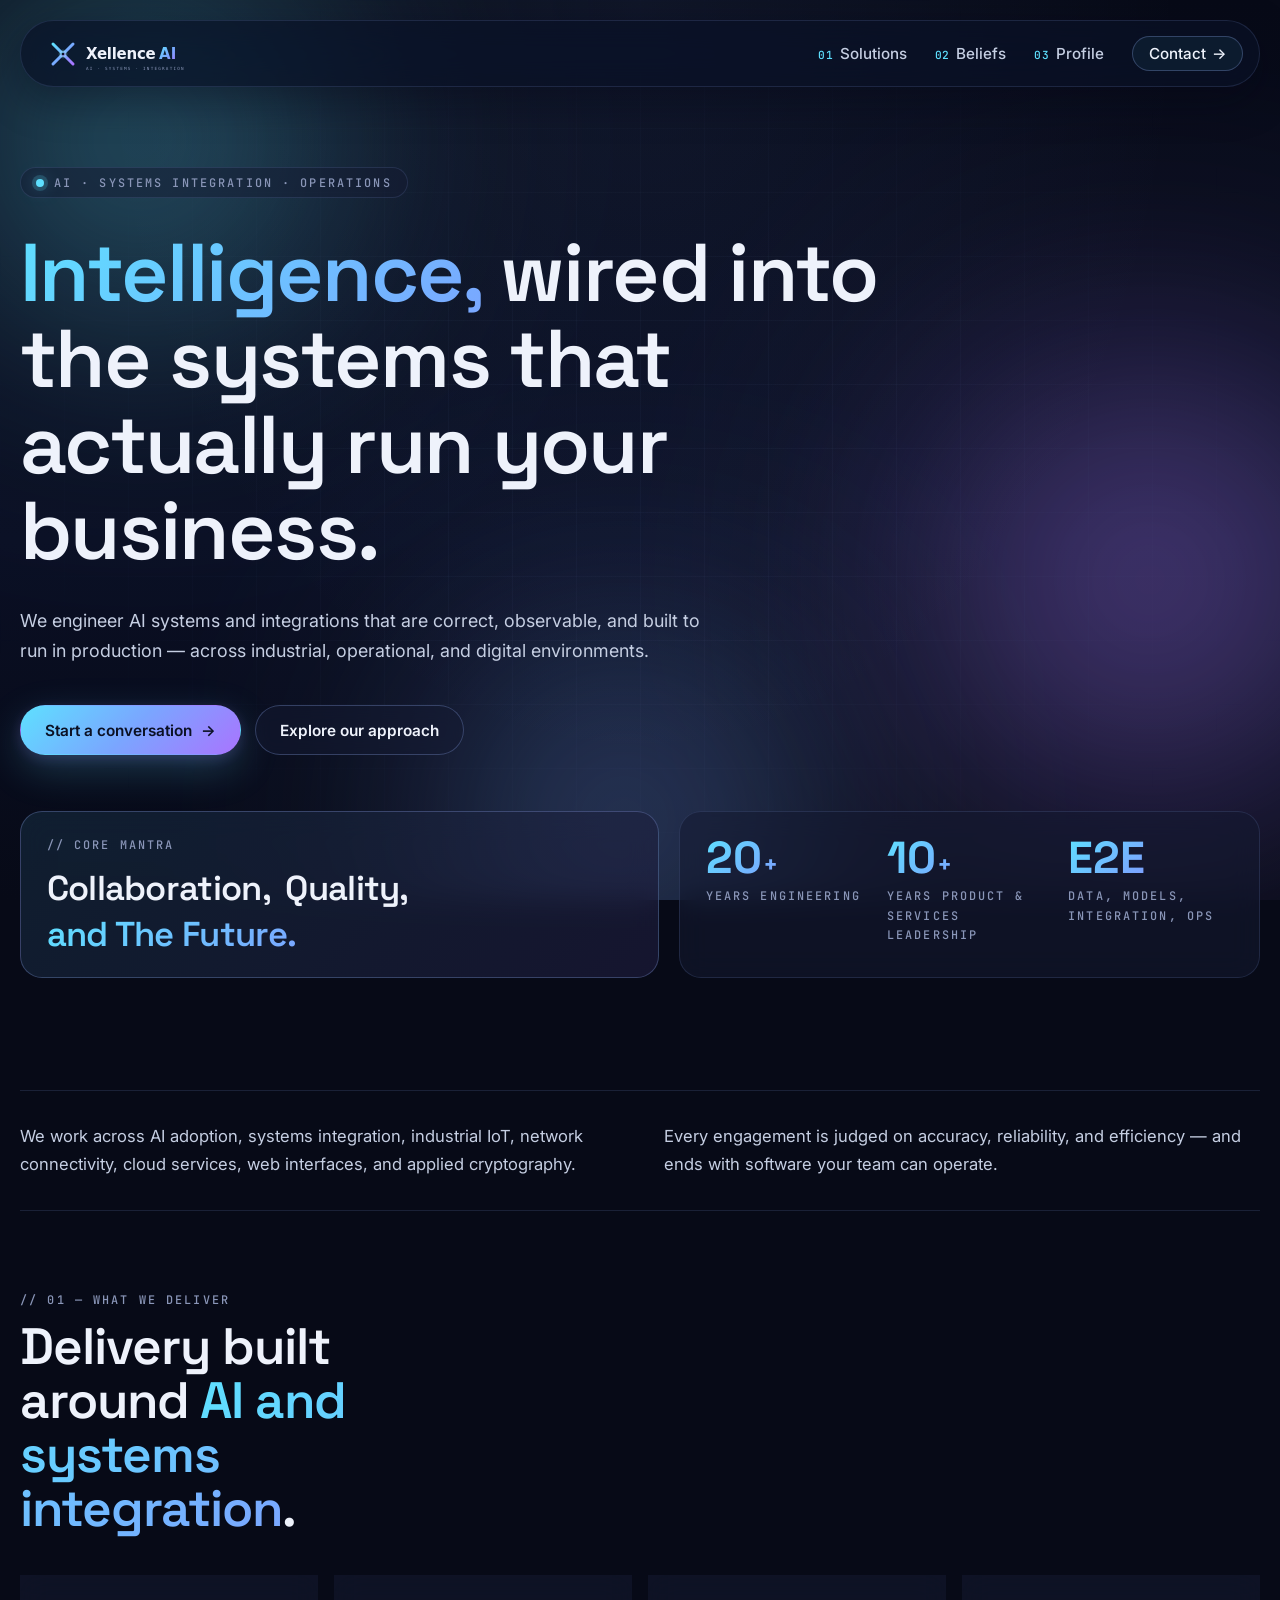
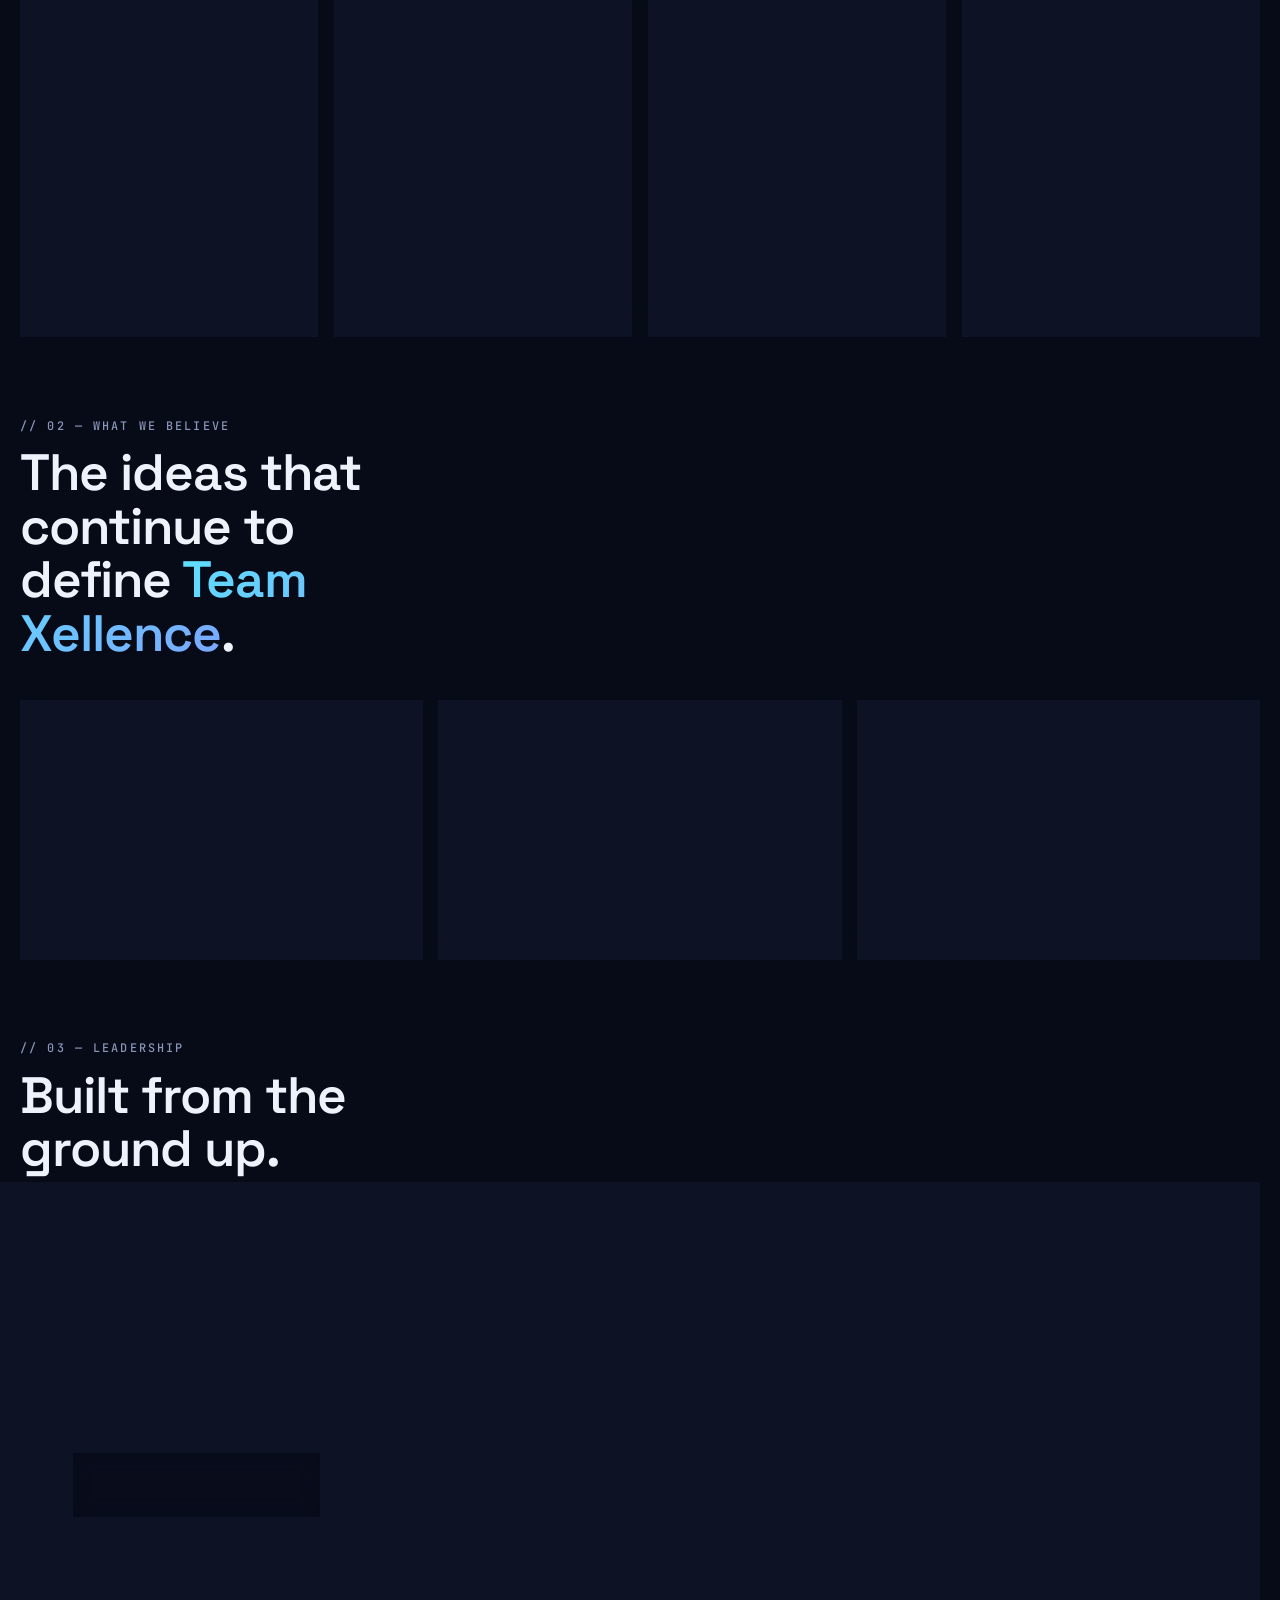
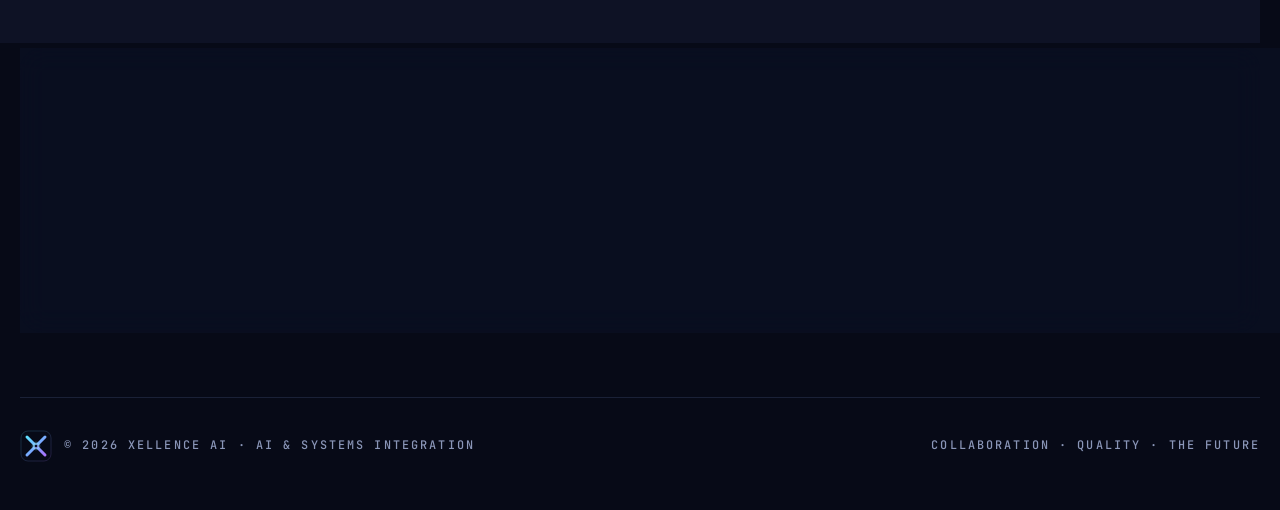
==== index.html @ c29ea23d "New website page" ====
<!DOCTYPE html>
<html lang="en">
  <head>
    <meta charset="UTF-8" />
    <meta name="viewport" content="width=device-width, initial-scale=1.0" />
    <title>Xellence AI — AI and Systems Integration</title>
    <meta
      name="description"
      content="Xellence AI engineers practical AI systems and integrations for industrial, enterprise, and operational environments — built for accuracy, reliability, and observability."
    />
    <meta name="theme-color" content="#0b1124" />
    <link rel="icon" type="image/svg+xml" href="./favicon.svg" />
    <link rel="preconnect" href="https://fonts.googleapis.com" />
    <link rel="preconnect" href="https://fonts.gstatic.com" crossorigin />
    <link
      href="https://fonts.googleapis.com/css2?family=Space+Grotesk:wght@400;500;600;700&family=Inter:wght@400;500;600&family=JetBrains+Mono:wght@400;500&display=swap"
      rel="stylesheet"
    />
    <link rel="stylesheet" href="./styles.css" />
  </head>
  <body>
    <div class="aurora" aria-hidden="true">
      <span class="aurora-blob aurora-blob-a"></span>
      <span class="aurora-blob aurora-blob-b"></span>
      <span class="aurora-blob aurora-blob-c"></span>
    </div>
    <div class="grid-overlay" aria-hidden="true"></div>

    <div class="page-shell">
      <header class="site-header">
        <a class="brand" href="#top" aria-label="Xellence AI home">
          <img src="./logo.svg" alt="Xellence AI" />
        </a>
        <nav class="site-nav" aria-label="Primary">
          <a href="#solutions"><span class="nav-num">01</span>Solutions</a>
          <a href="#beliefs"><span class="nav-num">02</span>Beliefs</a>
          <a href="#profile"><span class="nav-num">03</span>Profile</a>
          <a href="#contact" class="nav-cta">Contact <span aria-hidden="true">&rarr;</span></a>
        </nav>
      </header>

      <main id="top">
        <section class="hero">
          <div class="hero-meta">
            <span class="dot"></span>
            <span class="mono-label">AI · Systems Integration · Operations</span>
          </div>
          <h1 class="hero-title">
            <span class="gradient-text">Intelligence,</span> wired into the
            systems that actually run your business.
          </h1>
          <p class="hero-lead">
            We engineer AI systems and integrations that are correct, observable, and built to run in production —
            across industrial, operational, and digital environments.
          </p>
          <div class="hero-actions">
            <a class="button button-primary" href="#contact">
              Start a conversation
              <span aria-hidden="true">&rarr;</span>
            </a>
            <a class="button button-ghost" href="#beliefs">Explore our approach</a>
          </div>

          <div class="hero-stack">
            <div class="stack-card mantra-card">
              <p class="mono-label">// Core mantra</p>
              <p class="mantra">
                <span>Collaboration,</span>
                <span>Quality,</span>
                <span class="gradient-text">and The Future.</span>
              </p>
            </div>
            <div class="stack-card stack-card-stats">
              <div>
                <p class="stat-num">20<span>+</span></p>
                <p class="mono-label">years engineering</p>
              </div>
              <div>
                <p class="stat-num">10<span>+</span></p>
                <p class="mono-label">years product &amp; services leadership</p>
              </div>
              <div>
                <p class="stat-num">E2E</p>
                <p class="mono-label">data, models, integration, ops</p>
              </div>
            </div>
          </div>
        </section>

        <section class="intro">
          <p class="intro-lead">
            We work across AI adoption, systems integration, industrial IoT, network connectivity, cloud services,
            web interfaces, and applied cryptography.
          </p>
          <p class="intro-lead">
            Every engagement is judged on accuracy, reliability, and efficiency — and ends with software your team
            can operate.
          </p>
        </section>

        <section class="section solutions" id="solutions">
          <header class="section-head">
            <p class="mono-label">// 01 — What we deliver</p>
            <h2>Delivery built around <span class="gradient-text">AI and systems integration</span>.</h2>
          </header>

          <div class="solution-grid">
            <article class="card solution-card">
              <p class="card-index">01</p>
              <h3>AI Readiness &amp; Roadmaps</h3>
              <p>
                Turn business goals into AI programs with the engineering decisions made explicit: data, evaluation,
                architecture, and operations.
              </p>
              <ul class="tag-row">
                <li>Data pipelines</li>
                <li>Evaluation</li>
                <li>Architecture</li>
              </ul>
            </article>
            <article class="card solution-card">
              <p class="card-index">02</p>
              <h3>Enterprise &amp; Operational Integration</h3>
              <p>
                Connect legacy systems, cloud, edge, and partner APIs into workflows that are deterministic where
                they must be and observable end-to-end.
              </p>
              <ul class="tag-row">
                <li>APIs &amp; events</li>
                <li>Edge / cloud</li>
                <li>Observability</li>
              </ul>
            </article>
            <article class="card solution-card">
              <p class="card-index">03</p>
              <h3>Industrial Intelligence</h3>
              <p>
                Real-time analytics, control automation, and decision support — built for the latency, safety, and
                reliability constraints of field and rail.
              </p>
              <ul class="tag-row">
                <li>IIoT</li>
                <li>Rail / PTC</li>
                <li>Realtime analytics</li>
              </ul>
            </article>
            <article class="card solution-card">
              <p class="card-index">04</p>
              <h3>Secure Digital Products</h3>
              <p>
                Web interfaces, cloud services, and cryptography-aware platforms for regulated, mission-critical
                workloads — security and correctness designed in, not bolted on.
              </p>
              <ul class="tag-row">
                <li>Web UI</li>
                <li>Cloud</li>
                <li>Cryptography</li>
              </ul>
            </article>
          </div>
        </section>

        <section class="section beliefs" id="beliefs">
          <header class="section-head">
            <p class="mono-label">// 02 — What we believe</p>
            <h2>The ideas that continue to define <span class="gradient-text">Team Xellence</span>.</h2>
          </header>

          <div class="belief-grid">
            <article class="card belief-card">
              <div class="belief-head">
                <span class="belief-marker">01</span>
                <h3>Collaboration</h3>
              </div>
              <p>
                We build alongside our customers, not around them. Open communication and shared decisions surface
                the real constraints early — so the system we deliver reflects actual requirements, not
                assumptions.
              </p>
            </article>
            <article class="card belief-card">
              <div class="belief-head">
                <span class="belief-marker">02</span>
                <h3>Quality</h3>
              </div>
              <p>
                Quality is engineered, not promised. Rigorous reviews, automated tests, and measurable acceptance
                criteria — every release held to the same standard, every regression traced to its cause.
              </p>
            </article>
            <article class="card belief-card">
              <div class="belief-head">
                <span class="belief-marker">03</span>
                <h3>The Future</h3>
              </div>
              <p>
                We build for what's next without breaking what works today. New tools and techniques are evaluated
                on the merits — adopted when they earn their place, deferred when they don't.
              </p>
            </article>
          </div>
        </section>

        <section class="section profile" id="profile">
          <header class="section-head">
            <p class="mono-label">// 03 — Leadership</p>
            <h2>Built from the ground up.</h2>
          </header>

          <div class="profile-grid card">
            <figure class="profile-photo-frame">
              <img
                class="profile-photo"
                src="./jeffrey-chang.png"
                alt="Jeffrey Chang"
                loading="lazy"
              />
              <figcaption>
                <span class="mono-label">Founder</span>
                <span class="profile-name">Jeffrey Chang</span>
              </figcaption>
            </figure>
            <div class="profile-copy">
              <p>
                Jeffrey Chang built Xellence AI from the ground up with an engineering mindset shaped by systems
                integration, operational reliability, and practical AI delivery. With over twenty years of experience
                in software development, systems integration, computer virtualization, network connectivity, and
                industrial IoT, Jeffrey brings a wealth of expertise to the table.
              </p>
              <p>
                For the past ten years, he has led product development and professional services teams, delivering
                connectivity solutions and safety-critical products to North American freight and passenger
                railroads.
              </p>
              <ul class="chip-row">
                <li>Systems Integration</li>
                <li>Industrial IoT</li>
                <li>Network Connectivity</li>
                <li>Virtualization</li>
                <li>AI Delivery</li>
              </ul>
            </div>
          </div>
        </section>

        <section class="section contact" id="contact">
          <div class="contact-card card">
            <div>
              <p class="mono-label">// Contact Team Xellence</p>
              <h2>
                Build the next integration layer with
                <span class="gradient-text">AI at the center.</span>
              </h2>
              <p class="contact-sub">
                Tell us what you need to connect, automate, or ship. We'll start from the engineering reality and
                work back to a plan.
              </p>
            </div>
            <a class="button button-primary contact-cta" href="mailto:hello@xellence.ai">
              hello@xellence.ai
              <span aria-hidden="true">&rarr;</span>
            </a>
          </div>
        </section>
      </main>

      <footer class="site-footer">
        <div class="footer-row">
          <img src="./logo-mark.svg" alt="" class="footer-mark" aria-hidden="true" />
          <p class="mono-label">&copy; <span id="year">2025</span> Xellence AI · AI &amp; Systems Integration</p>
        </div>
        <p class="mono-label footer-tag">Collaboration · Quality · The Future</p>
      </footer>
    </div>

    <script src="./app.js"></script>
  </body>
</html>
---- styles.css ----
:root {
  --bg: #070a17;
  --bg-2: #0b1124;
  --surface: rgba(20, 27, 50, 0.55);
  --surface-strong: rgba(20, 27, 50, 0.85);
  --line: rgba(132, 156, 220, 0.16);
  --line-strong: rgba(132, 156, 220, 0.32);
  --text: #eef2fb;
  --text-soft: #c5cee2;
  --muted: #8a96b8;
  --accent-1: #5ee0ff;
  --accent-2: #7aa6ff;
  --accent-3: #a974ff;
  --gradient: linear-gradient(135deg, #5ee0ff 0%, #7aa6ff 50%, #a974ff 100%);
  --shadow: 0 30px 80px rgba(5, 8, 22, 0.55);
  --radius-lg: 22px;
  --radius-md: 14px;
}

* {
  box-sizing: border-box;
}

html {
  scroll-behavior: smooth;
}

body {
  margin: 0;
  min-height: 100vh;
  background: var(--bg);
  color: var(--text);
  font-family: "Inter", system-ui, -apple-system, sans-serif;
  font-size: 16px;
  -webkit-font-smoothing: antialiased;
  overflow-x: hidden;
}

/* Aurora background blobs */
.aurora {
  position: fixed;
  inset: 0;
  z-index: -2;
  pointer-events: none;
  overflow: hidden;
  background:
    radial-gradient(ellipse at top, rgba(122, 166, 255, 0.08), transparent 60%),
    linear-gradient(180deg, #070a17 0%, #0a0f24 60%, #070a17 100%);
}

.aurora-blob {
  position: absolute;
  border-radius: 50%;
  filter: blur(120px);
  opacity: 0.55;
  mix-blend-mode: screen;
}

.aurora-blob-a {
  width: 520px;
  height: 520px;
  top: -120px;
  left: -120px;
  background: radial-gradient(circle, #5ee0ff 0%, transparent 70%);
  animation: float-a 18s ease-in-out infinite;
}

.aurora-blob-b {
  width: 620px;
  height: 620px;
  top: 30%;
  right: -180px;
  background: radial-gradient(circle, #a974ff 0%, transparent 70%);
  animation: float-b 22s ease-in-out infinite;
}

.aurora-blob-c {
  width: 480px;
  height: 480px;
  bottom: -160px;
  left: 30%;
  background: radial-gradient(circle, #7aa6ff 0%, transparent 70%);
  animation: float-c 26s ease-in-out infinite;
}

@keyframes float-a {
  0%, 100% { transform: translate(0, 0) scale(1); }
  50% { transform: translate(60px, 80px) scale(1.1); }
}
@keyframes float-b {
  0%, 100% { transform: translate(0, 0) scale(1); }
  50% { transform: translate(-80px, 40px) scale(0.95); }
}
@keyframes float-c {
  0%, 100% { transform: translate(0, 0) scale(1); }
  50% { transform: translate(40px, -60px) scale(1.05); }
}

.grid-overlay {
  position: fixed;
  inset: 0;
  z-index: -1;
  pointer-events: none;
  background-image:
    linear-gradient(rgba(132, 156, 220, 0.04) 1px, transparent 1px),
    linear-gradient(90deg, rgba(132, 156, 220, 0.04) 1px, transparent 1px);
  background-size: 64px 64px;
  mask-image: radial-gradient(ellipse at center, black 30%, transparent 80%);
}

.page-shell {
  width: min(1240px, calc(100% - 2.5rem));
  margin: 0 auto;
  padding: 1.25rem 0 3rem;
  position: relative;
}

/* Header */
.site-header {
  display: flex;
  align-items: center;
  justify-content: space-between;
  gap: 1.5rem;
  padding: 0.8rem 1rem 0.8rem 1.4rem;
  position: sticky;
  top: 1rem;
  z-index: 20;
  background: rgba(11, 17, 36, 0.72);
  backdrop-filter: blur(18px) saturate(140%);
  -webkit-backdrop-filter: blur(18px) saturate(140%);
  border: 1px solid var(--line);
  border-radius: 999px;
  box-shadow: 0 12px 40px rgba(5, 8, 22, 0.4);
}

.brand img {
  display: block;
  width: clamp(150px, 14vw, 190px);
  height: auto;
}

.site-nav {
  display: flex;
  align-items: center;
  gap: 1.75rem;
}

.site-nav a {
  display: inline-flex;
  align-items: baseline;
  gap: 0.4rem;
  text-decoration: none;
  color: var(--text-soft);
  font-size: 0.95rem;
  font-weight: 500;
  transition: color 200ms ease;
  position: relative;
}

.site-nav a:hover {
  color: var(--text);
}

.nav-num {
  font-family: "JetBrains Mono", ui-monospace, monospace;
  font-size: 0.7rem;
  color: var(--accent-1);
  letter-spacing: 0.05em;
}

.nav-cta {
  padding: 0.45rem 1rem;
  border-radius: 999px;
  border: 1px solid var(--line-strong);
  background: rgba(94, 224, 255, 0.06);
  color: var(--text) !important;
}

/* Layout */
main {
  display: grid;
  gap: 5rem;
  margin-top: 4rem;
}

/* Typography */
h1, h2, h3 {
  margin: 0;
  font-family: "Space Grotesk", system-ui, sans-serif;
  font-weight: 600;
  letter-spacing: -0.02em;
  line-height: 1.05;
  color: var(--text);
}

h1 {
  font-size: clamp(2.6rem, 6.4vw, 5.4rem);
  font-weight: 600;
}

h2 {
  font-size: clamp(2rem, 4vw, 3.2rem);
}

h3 {
  font-size: 1.3rem;
  font-weight: 600;
}

p {
  margin: 0;
  line-height: 1.65;
  color: var(--text-soft);
}

.gradient-text {
  background: var(--gradient);
  -webkit-background-clip: text;
  background-clip: text;
  color: transparent;
  background-size: 200% 200%;
  animation: gradient-shift 8s ease-in-out infinite;
}

@keyframes gradient-shift {
  0%, 100% { background-position: 0% 50%; }
  50% { background-position: 100% 50%; }
}

.mono-label {
  font-family: "JetBrains Mono", ui-monospace, monospace;
  font-size: 0.74rem;
  text-transform: uppercase;
  letter-spacing: 0.18em;
  color: var(--muted);
  font-weight: 500;
}

/* Hero */
.hero {
  display: grid;
  gap: 2rem;
  padding: 1rem 0 2rem;
}

.hero-meta {
  display: inline-flex;
  align-items: center;
  gap: 0.6rem;
  padding: 0.4rem 0.95rem;
  border: 1px solid var(--line);
  border-radius: 999px;
  background: rgba(20, 27, 50, 0.5);
  width: max-content;
}

.dot {
  width: 8px;
  height: 8px;
  border-radius: 50%;
  background: var(--accent-1);
  box-shadow: 0 0 0 4px rgba(94, 224, 255, 0.18), 0 0 18px rgba(94, 224, 255, 0.6);
  animation: pulse 2.4s ease-in-out infinite;
}

@keyframes pulse {
  0%, 100% { opacity: 1; transform: scale(1); }
  50% { opacity: 0.55; transform: scale(0.85); }
}

.hero-title {
  max-width: 18ch;
}

.hero-lead {
  max-width: 64ch;
  font-size: 1.12rem;
  color: var(--text-soft);
}

.hero-actions {
  display: flex;
  flex-wrap: wrap;
  gap: 0.9rem;
  margin-top: 0.5rem;
}

.button {
  display: inline-flex;
  align-items: center;
  gap: 0.55rem;
  padding: 0.9rem 1.5rem;
  border-radius: 999px;
  font-family: "Inter", sans-serif;
  font-weight: 600;
  font-size: 0.96rem;
  text-decoration: none;
  transition: transform 200ms ease, box-shadow 200ms ease, background 200ms ease, border-color 200ms ease;
  cursor: pointer;
  border: 1px solid transparent;
}

.button:hover {
  transform: translateY(-2px);
}

.button-primary {
  color: #0b1124;
  background: var(--gradient);
  box-shadow: 0 14px 40px rgba(94, 224, 255, 0.22), 0 4px 14px rgba(169, 116, 255, 0.18);
}

.button-primary:hover {
  box-shadow: 0 20px 50px rgba(94, 224, 255, 0.32), 0 6px 18px rgba(169, 116, 255, 0.28);
}

.button-ghost {
  color: var(--text);
  background: rgba(20, 27, 50, 0.5);
  border-color: var(--line-strong);
  backdrop-filter: blur(10px);
}

.button-ghost:hover {
  background: rgba(20, 27, 50, 0.85);
  border-color: var(--accent-2);
}

.hero-stack {
  display: grid;
  grid-template-columns: minmax(0, 1.1fr) minmax(0, 1fr);
  gap: 1.25rem;
  margin-top: 1.5rem;
}

.stack-card {
  position: relative;
  padding: 1.5rem 1.6rem;
  border-radius: var(--radius-lg);
  background: var(--surface);
  border: 1px solid var(--line);
  backdrop-filter: blur(14px);
  -webkit-backdrop-filter: blur(14px);
}

.mantra-card {
  background:
    linear-gradient(135deg, rgba(94, 224, 255, 0.08), rgba(169, 116, 255, 0.08)),
    rgba(11, 17, 36, 0.6);
  border-color: var(--line-strong);
}

.mantra {
  display: flex;
  flex-wrap: wrap;
  gap: 0.5rem 0.9rem;
  margin-top: 0.85rem;
  font-family: "Space Grotesk", sans-serif;
  font-size: clamp(1.6rem, 2.7vw, 2.3rem);
  font-weight: 600;
  letter-spacing: -0.02em;
  line-height: 1.1;
  color: var(--text);
}

.stack-card-stats {
  display: grid;
  grid-template-columns: repeat(3, minmax(0, 1fr));
  gap: 1rem;
  align-items: start;
}

.stat-num {
  font-family: "Space Grotesk", sans-serif;
  font-size: clamp(2rem, 3.5vw, 2.8rem);
  font-weight: 700;
  line-height: 1;
  margin: 0 0 0.4rem;
  background: var(--gradient);
  -webkit-background-clip: text;
  background-clip: text;
  color: transparent;
}

.stat-num span {
  font-size: 0.55em;
  margin-left: 0.05em;
}

/* Intro strip */
.intro {
  display: grid;
  grid-template-columns: repeat(2, minmax(0, 1fr));
  gap: 1.5rem 3rem;
  padding: 2rem 0;
  border-top: 1px solid var(--line);
  border-bottom: 1px solid var(--line);
}

.intro-lead {
  font-size: 1.04rem;
  color: var(--text-soft);
}

/* Section heads */
.section-head {
  display: grid;
  gap: 0.6rem;
  margin-bottom: 2.5rem;
  max-width: 38ch;
}

/* Cards (shared) */
.card {
  position: relative;
  padding: 1.75rem;
  border-radius: var(--radius-lg);
  background: var(--surface);
  border: 1px solid var(--line);
  backdrop-filter: blur(14px);
  -webkit-backdrop-filter: blur(14px);
  transition: transform 320ms ease, border-color 320ms ease, background 320ms ease;
}

.card::before {
  content: "";
  position: absolute;
  inset: 0;
  border-radius: inherit;
  padding: 1px;
  background: linear-gradient(135deg, rgba(94, 224, 255, 0.35), rgba(169, 116, 255, 0.3) 60%, transparent);
  -webkit-mask:
    linear-gradient(#000 0 0) content-box,
    linear-gradient(#000 0 0);
  -webkit-mask-composite: xor;
          mask-composite: exclude;
  opacity: 0;
  transition: opacity 320ms ease;
  pointer-events: none;
}

.card:hover {
  transform: translateY(-4px);
  background: var(--surface-strong);
}

.card:hover::before {
  opacity: 1;
}

/* Solution cards */
.solution-grid {
  display: grid;
  grid-template-columns: repeat(4, minmax(0, 1fr));
  gap: 1rem;
}

.solution-card {
  display: grid;
  gap: 0.85rem;
  align-content: start;
  min-height: 240px;
}

.card-index {
  font-family: "JetBrains Mono", ui-monospace, monospace;
  font-size: 0.78rem;
  color: var(--accent-1);
  letter-spacing: 0.1em;
}

.solution-card h3 {
  font-size: 1.25rem;
}

.tag-row {
  list-style: none;
  padding: 0;
  margin: 0.4rem 0 0;
  display: flex;
  flex-wrap: wrap;
  gap: 0.4rem;
}

.tag-row li {
  font-family: "JetBrains Mono", ui-monospace, monospace;
  font-size: 0.7rem;
  letter-spacing: 0.04em;
  color: var(--text-soft);
  padding: 0.28rem 0.6rem;
  border: 1px solid var(--line);
  border-radius: 999px;
  background: rgba(11, 17, 36, 0.55);
}

/* Belief cards */
.belief-grid {
  display: grid;
  grid-template-columns: repeat(3, minmax(0, 1fr));
  gap: 1rem;
}

.belief-card {
  display: grid;
  gap: 1rem;
  align-content: start;
}

.belief-head {
  display: flex;
  align-items: center;
  gap: 0.85rem;
  padding-bottom: 0.85rem;
  border-bottom: 1px solid var(--line);
}

.belief-marker {
  display: inline-flex;
  align-items: center;
  justify-content: center;
  width: 38px;
  height: 38px;
  border-radius: 12px;
  font-family: "JetBrains Mono", monospace;
  font-size: 0.85rem;
  font-weight: 600;
  color: #0b1124;
  background: var(--gradient);
  flex-shrink: 0;
}

.belief-card h3 {
  font-size: 1.45rem;
}

/* Profile */
.profile-grid {
  display: grid;
  grid-template-columns: 280px minmax(0, 1fr);
  gap: 2.5rem;
  align-items: center;
  padding: 2.2rem;
}

.profile-photo-frame {
  position: relative;
  margin: 0;
  aspect-ratio: 1;
  border-radius: 24px;
  overflow: hidden;
  border: 1px solid var(--line-strong);
  background: linear-gradient(160deg, rgba(94, 224, 255, 0.18), rgba(169, 116, 255, 0.18));
  box-shadow: 0 20px 60px rgba(5, 8, 22, 0.5);
}

.profile-photo {
  display: block;
  width: 100%;
  height: 100%;
  object-fit: cover;
}

.profile-photo-frame figcaption {
  position: absolute;
  left: 1rem;
  right: 1rem;
  bottom: 0.95rem;
  display: grid;
  gap: 0.2rem;
  padding: 0.6rem 0.85rem;
  border-radius: 12px;
  background: rgba(7, 10, 23, 0.75);
  backdrop-filter: blur(10px);
  border: 1px solid var(--line);
}

.profile-name {
  font-family: "Space Grotesk", sans-serif;
  font-size: 1.1rem;
  font-weight: 600;
  color: var(--text);
}

.profile-copy {
  display: grid;
  gap: 1.1rem;
}

.profile-copy p {
  font-size: 1.02rem;
}

.chip-row {
  list-style: none;
  padding: 0;
  margin: 0.5rem 0 0;
  display: flex;
  flex-wrap: wrap;
  gap: 0.45rem;
}

.chip-row li {
  font-family: "JetBrains Mono", monospace;
  font-size: 0.72rem;
  letter-spacing: 0.05em;
  padding: 0.35rem 0.7rem;
  border-radius: 999px;
  border: 1px solid var(--line-strong);
  color: var(--text);
  background: linear-gradient(135deg, rgba(94, 224, 255, 0.08), rgba(169, 116, 255, 0.08));
}

/* Contact */
.contact-card {
  display: grid;
  grid-template-columns: minmax(0, 1.6fr) auto;
  gap: 2rem;
  align-items: center;
  padding: 2.4rem;
  background:
    linear-gradient(135deg, rgba(94, 224, 255, 0.08), rgba(169, 116, 255, 0.08)),
    rgba(11, 17, 36, 0.7);
}

.contact-card h2 {
  margin-top: 0.6rem;
  max-width: 22ch;
}

.contact-sub {
  margin-top: 1rem;
  max-width: 56ch;
}

.contact-cta {
  font-family: "JetBrains Mono", monospace;
  font-size: 0.96rem;
  letter-spacing: 0.02em;
}

/* Footer */
.site-footer {
  margin-top: 4rem;
  padding-top: 2rem;
  border-top: 1px solid var(--line);
  display: flex;
  flex-wrap: wrap;
  align-items: center;
  justify-content: space-between;
  gap: 1rem;
}

.footer-row {
  display: flex;
  align-items: center;
  gap: 0.75rem;
}

.footer-mark {
  width: 32px;
  height: 32px;
}

.footer-tag {
  color: var(--muted);
}

/* Reveal */
.reveal {
  opacity: 0;
  transform: translateY(28px);
  transition: opacity 700ms cubic-bezier(0.2, 0.8, 0.2, 1),
              transform 700ms cubic-bezier(0.2, 0.8, 0.2, 1);
}

.reveal.is-visible {
  opacity: 1;
  transform: translateY(0);
}

/* Responsive */
@media (max-width: 1100px) {
  .solution-grid {
    grid-template-columns: repeat(2, minmax(0, 1fr));
  }
  .hero-stack {
    grid-template-columns: 1fr;
  }
}

@media (max-width: 880px) {
  .site-header {
    border-radius: 22px;
    flex-direction: column;
    align-items: flex-start;
    padding: 1rem 1.25rem;
    position: static;
  }
  .site-nav {
    flex-wrap: wrap;
    gap: 1rem 1.25rem;
  }
  .belief-grid,
  .intro {
    grid-template-columns: 1fr;
  }
  .profile-grid {
    grid-template-columns: 1fr;
    text-align: left;
  }
  .profile-photo-frame {
    max-width: 260px;
  }
  .contact-card {
    grid-template-columns: 1fr;
  }
  main {
    gap: 3.5rem;
    margin-top: 3rem;
  }
  .section-head {
    margin-bottom: 1.75rem;
  }
}

@media (max-width: 560px) {
  .page-shell {
    width: min(100% - 1.25rem, 1240px);
  }
  .solution-grid {
    grid-template-columns: 1fr;
  }
  .stack-card-stats {
    grid-template-columns: 1fr;
    gap: 1.2rem;
  }
  .card,
  .contact-card,
  .profile-grid {
    padding: 1.4rem;
  }
  .brand img {
    width: 160px;
  }
}

@media (prefers-reduced-motion: reduce) {
  .aurora-blob,
  .gradient-text,
  .dot {
    animation: none !important;
  }
  .reveal {
    opacity: 1;
    transform: none;
    transition: none;
  }
}
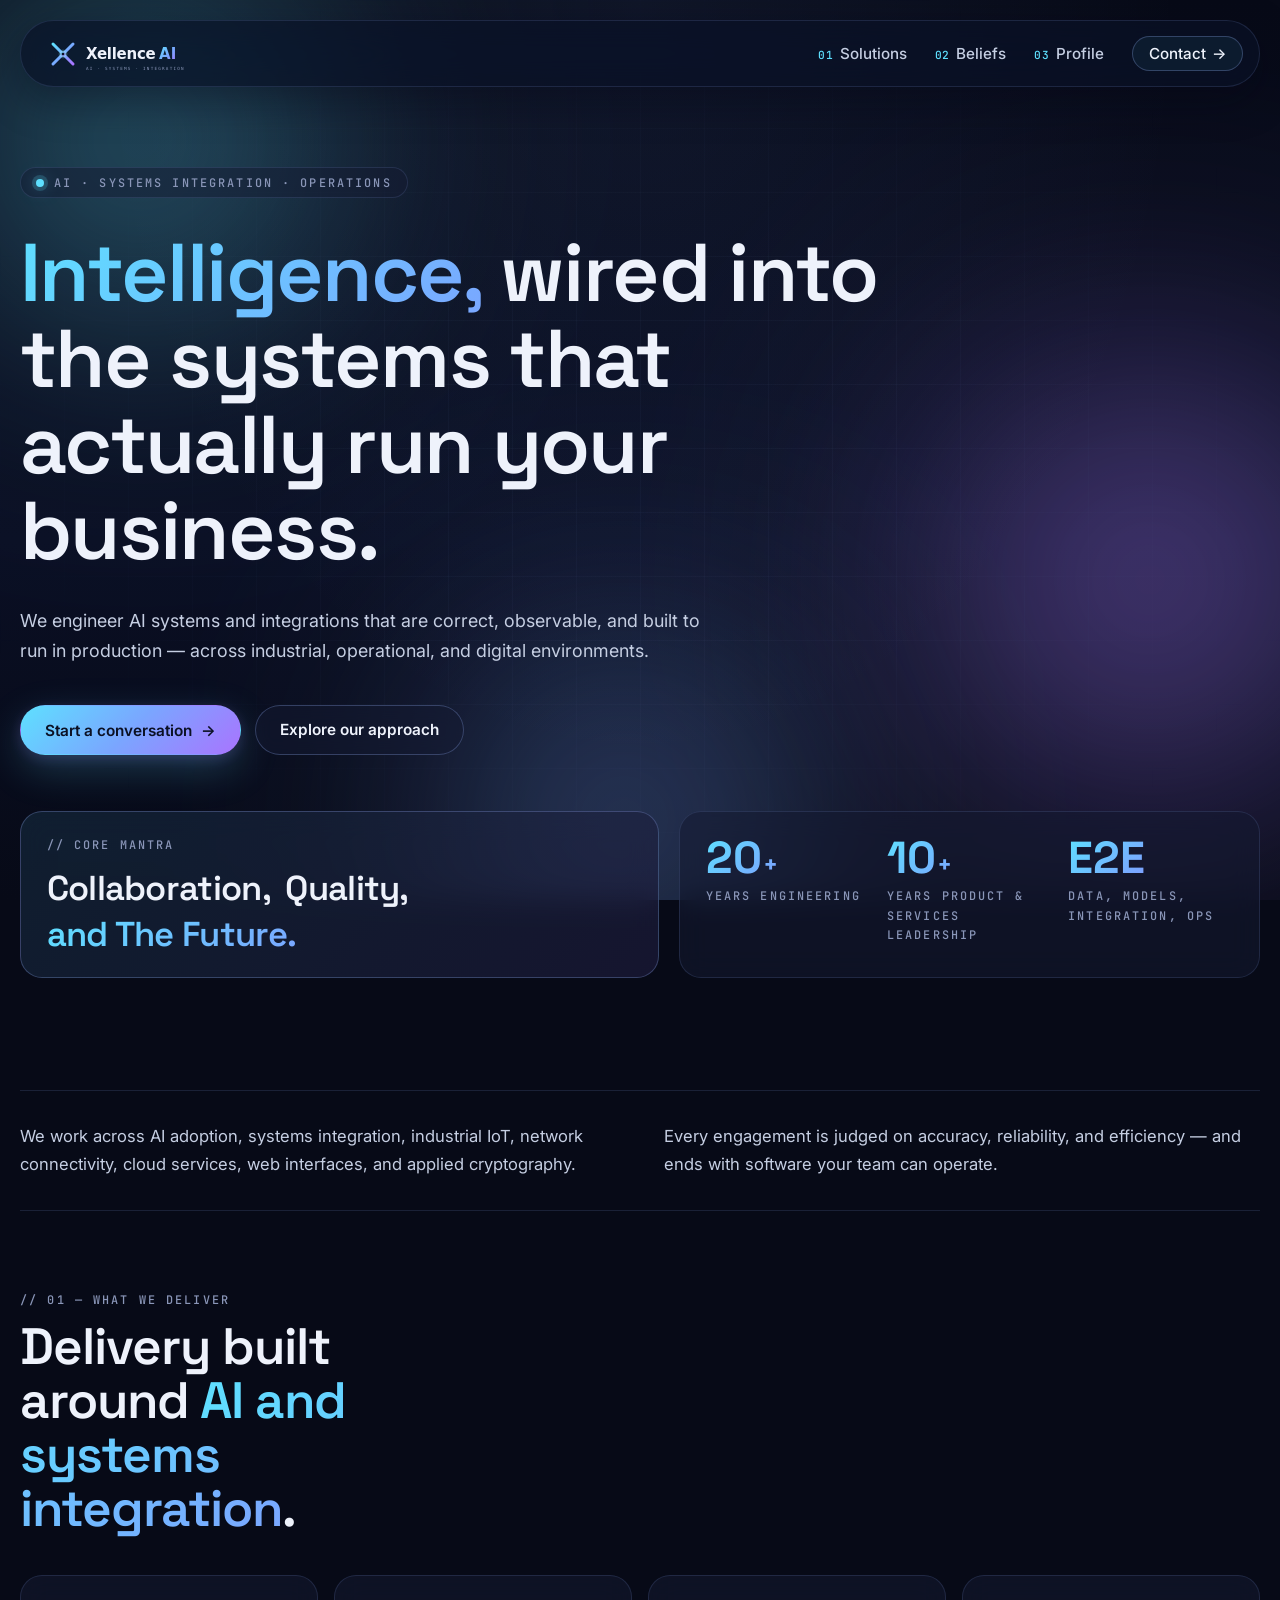
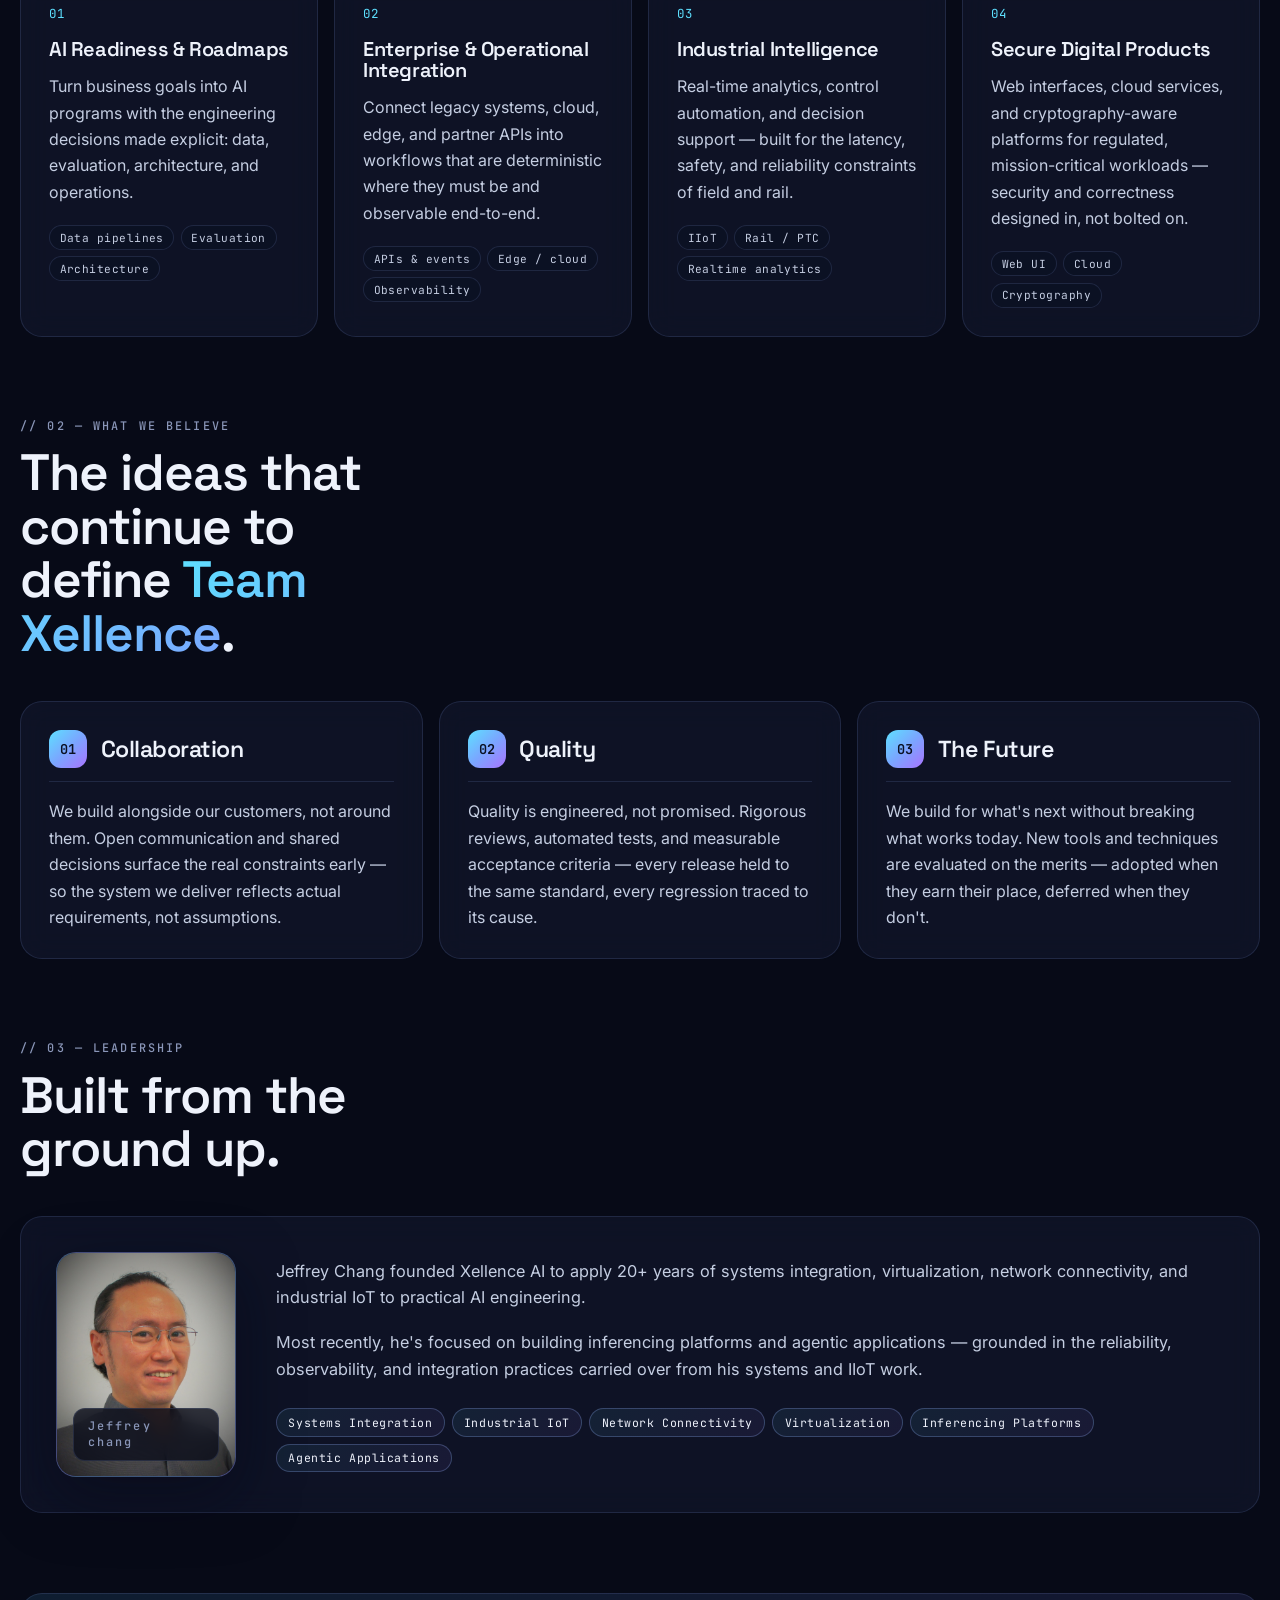
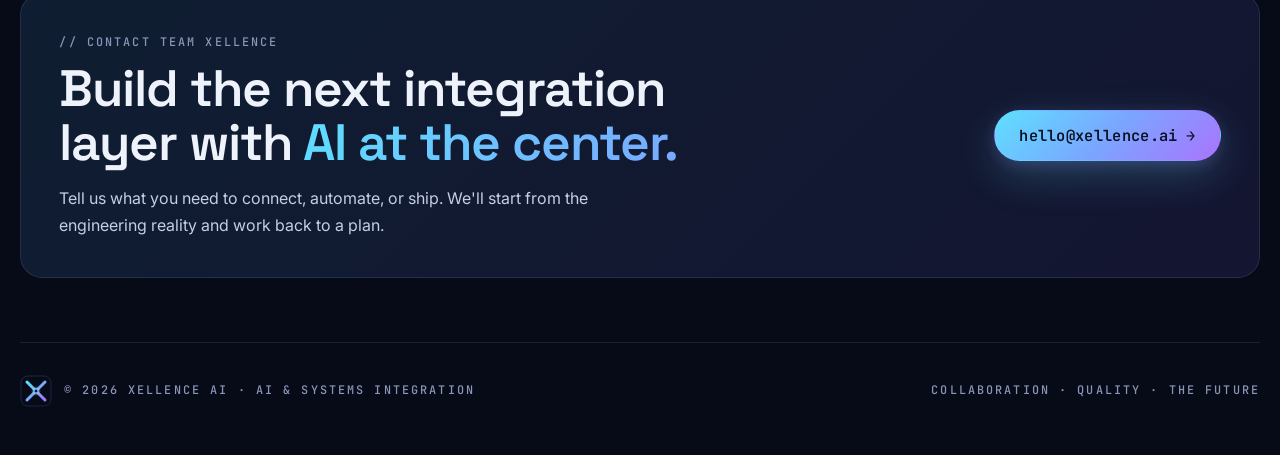
==== commit 5197d7d7: "added ai friendly files; updated profiles and photo" ====
--- a/index.html
+++ b/index.html
@@ -211,33 +211,31 @@
             <figure class="profile-photo-frame">
               <img
                 class="profile-photo"
-                src="./jeffrey-chang.png"
+                src="./jeffrey-chang.jpg"
                 alt="Jeffrey Chang"
                 loading="lazy"
               />
               <figcaption>
-                <span class="mono-label">Founder</span>
-                <span class="profile-name">Jeffrey Chang</span>
+                <span class="profile-name">Jeffrey chang</span>
               </figcaption>
             </figure>
             <div class="profile-copy">
               <p>
-                Jeffrey Chang built Xellence AI from the ground up with an engineering mindset shaped by systems
-                integration, operational reliability, and practical AI delivery. With over twenty years of experience
-                in software development, systems integration, computer virtualization, network connectivity, and
-                industrial IoT, Jeffrey brings a wealth of expertise to the table.
-              </p>
-              <p>
-                For the past ten years, he has led product development and professional services teams, delivering
-                connectivity solutions and safety-critical products to North American freight and passenger
-                railroads.
+                Jeffrey Chang founded Xellence AI to apply 20+ years of systems integration, virtualization, network
+                connectivity, and industrial IoT to practical AI engineering.
+              </p>
+              <p>
+                Most recently, he's focused on building inferencing platforms and agentic applications — grounded in
+                the reliability, observability, and integration practices carried over from his systems and IIoT
+                work.
               </p>
               <ul class="chip-row">
                 <li>Systems Integration</li>
                 <li>Industrial IoT</li>
                 <li>Network Connectivity</li>
                 <li>Virtualization</li>
-                <li>AI Delivery</li>
+                <li>Inferencing Platforms</li>
+                <li>Agentic Applications</li>
               </ul>
             </div>
           </div>
--- a/styles.css
+++ b/styles.css
@@ -536,7 +536,7 @@
 /* Profile */
 .profile-grid {
   display: grid;
-  grid-template-columns: 280px minmax(0, 1fr);
+  grid-template-columns: 180px minmax(0, 1fr);
   gap: 2.5rem;
   align-items: center;
   padding: 2.2rem;
@@ -545,8 +545,8 @@
 .profile-photo-frame {
   position: relative;
   margin: 0;
-  aspect-ratio: 1;
-  border-radius: 24px;
+  aspect-ratio: 4 / 5;
+  border-radius: 20px;
   overflow: hidden;
   border: 1px solid var(--line-strong);
   background: linear-gradient(160deg, rgba(94, 224, 255, 0.18), rgba(169, 116, 255, 0.18));
@@ -575,10 +575,11 @@
 }
 
 .profile-name {
-  font-family: "Space Grotesk", sans-serif;
-  font-size: 1.1rem;
-  font-weight: 600;
-  color: var(--text);
+  font-family: "JetBrains Mono", ui-monospace, monospace;
+  font-size: 0.74rem;
+  letter-spacing: 0.18em;
+  color: var(--muted);
+  font-weight: 500;
 }
 
 .profile-copy {
@@ -709,7 +710,7 @@
     text-align: left;
   }
   .profile-photo-frame {
-    max-width: 260px;
+    max-width: 200px;
   }
   .contact-card {
     grid-template-columns: 1fr;
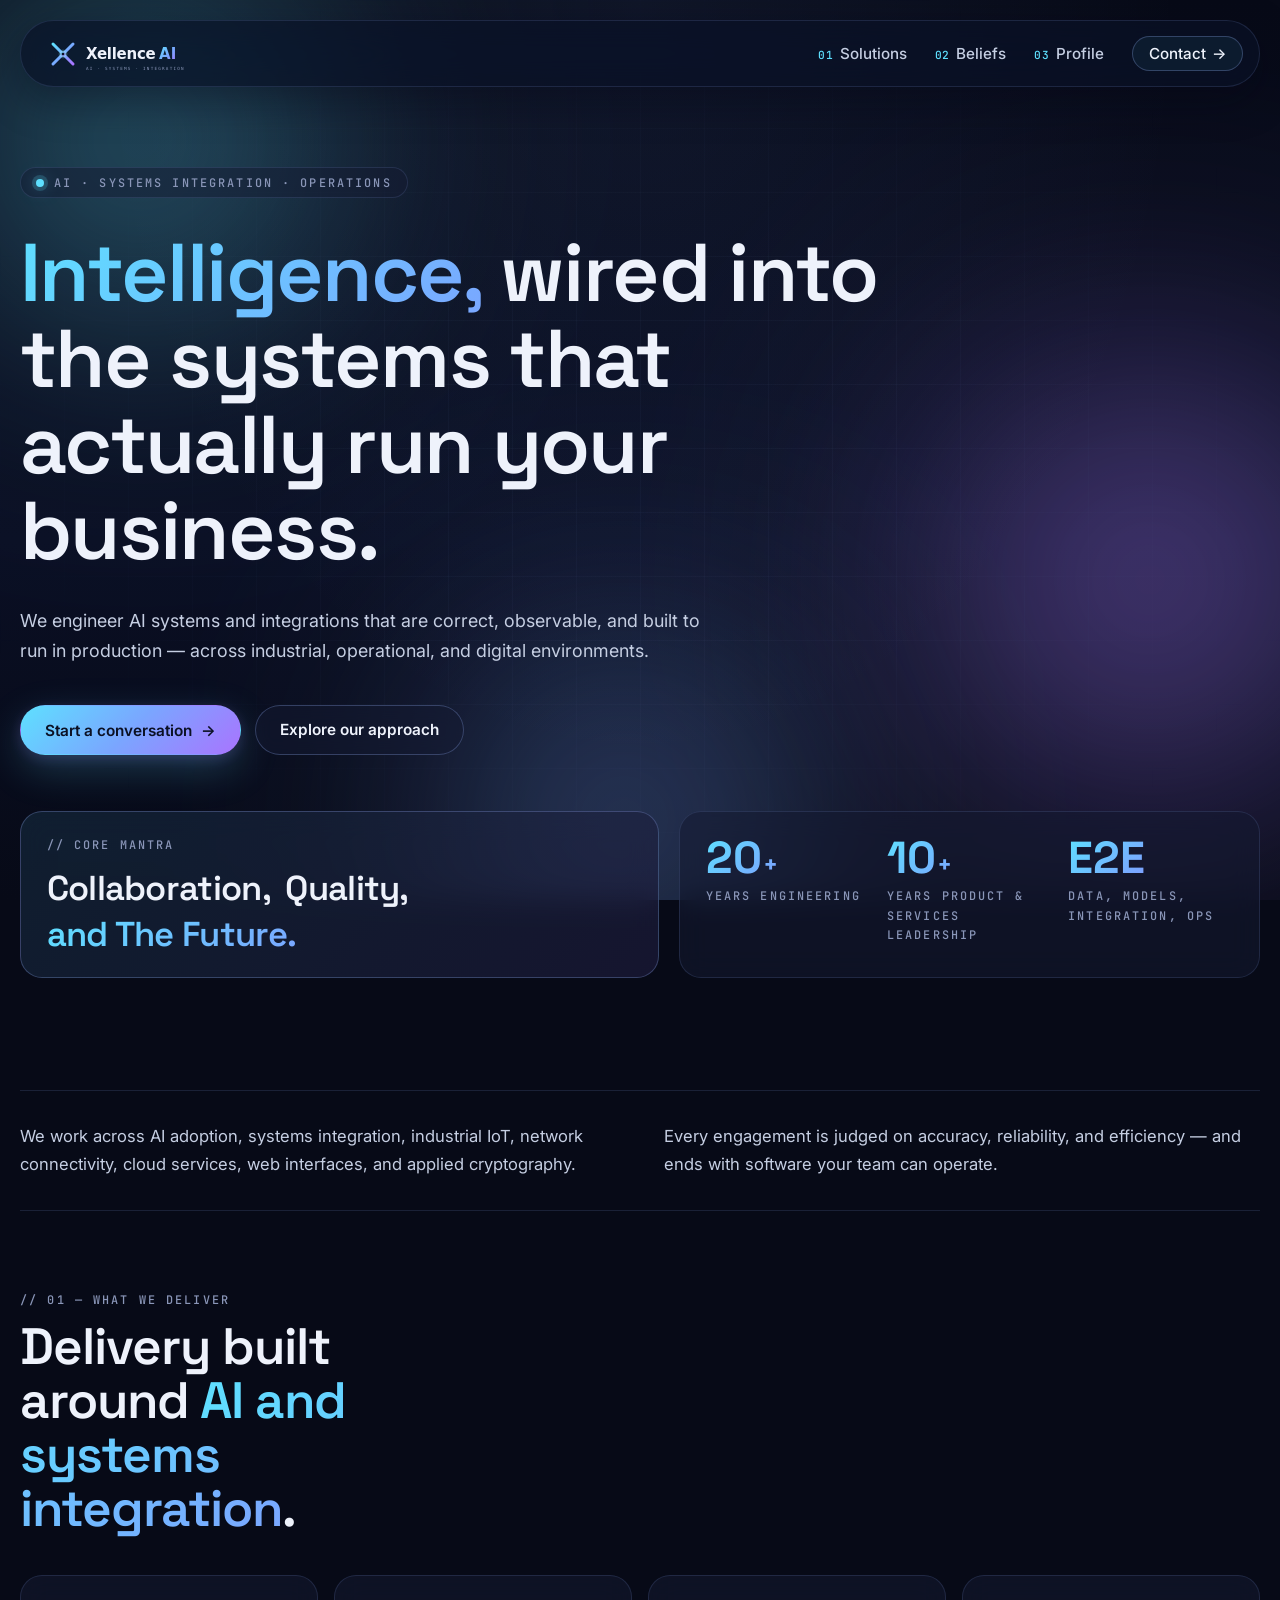
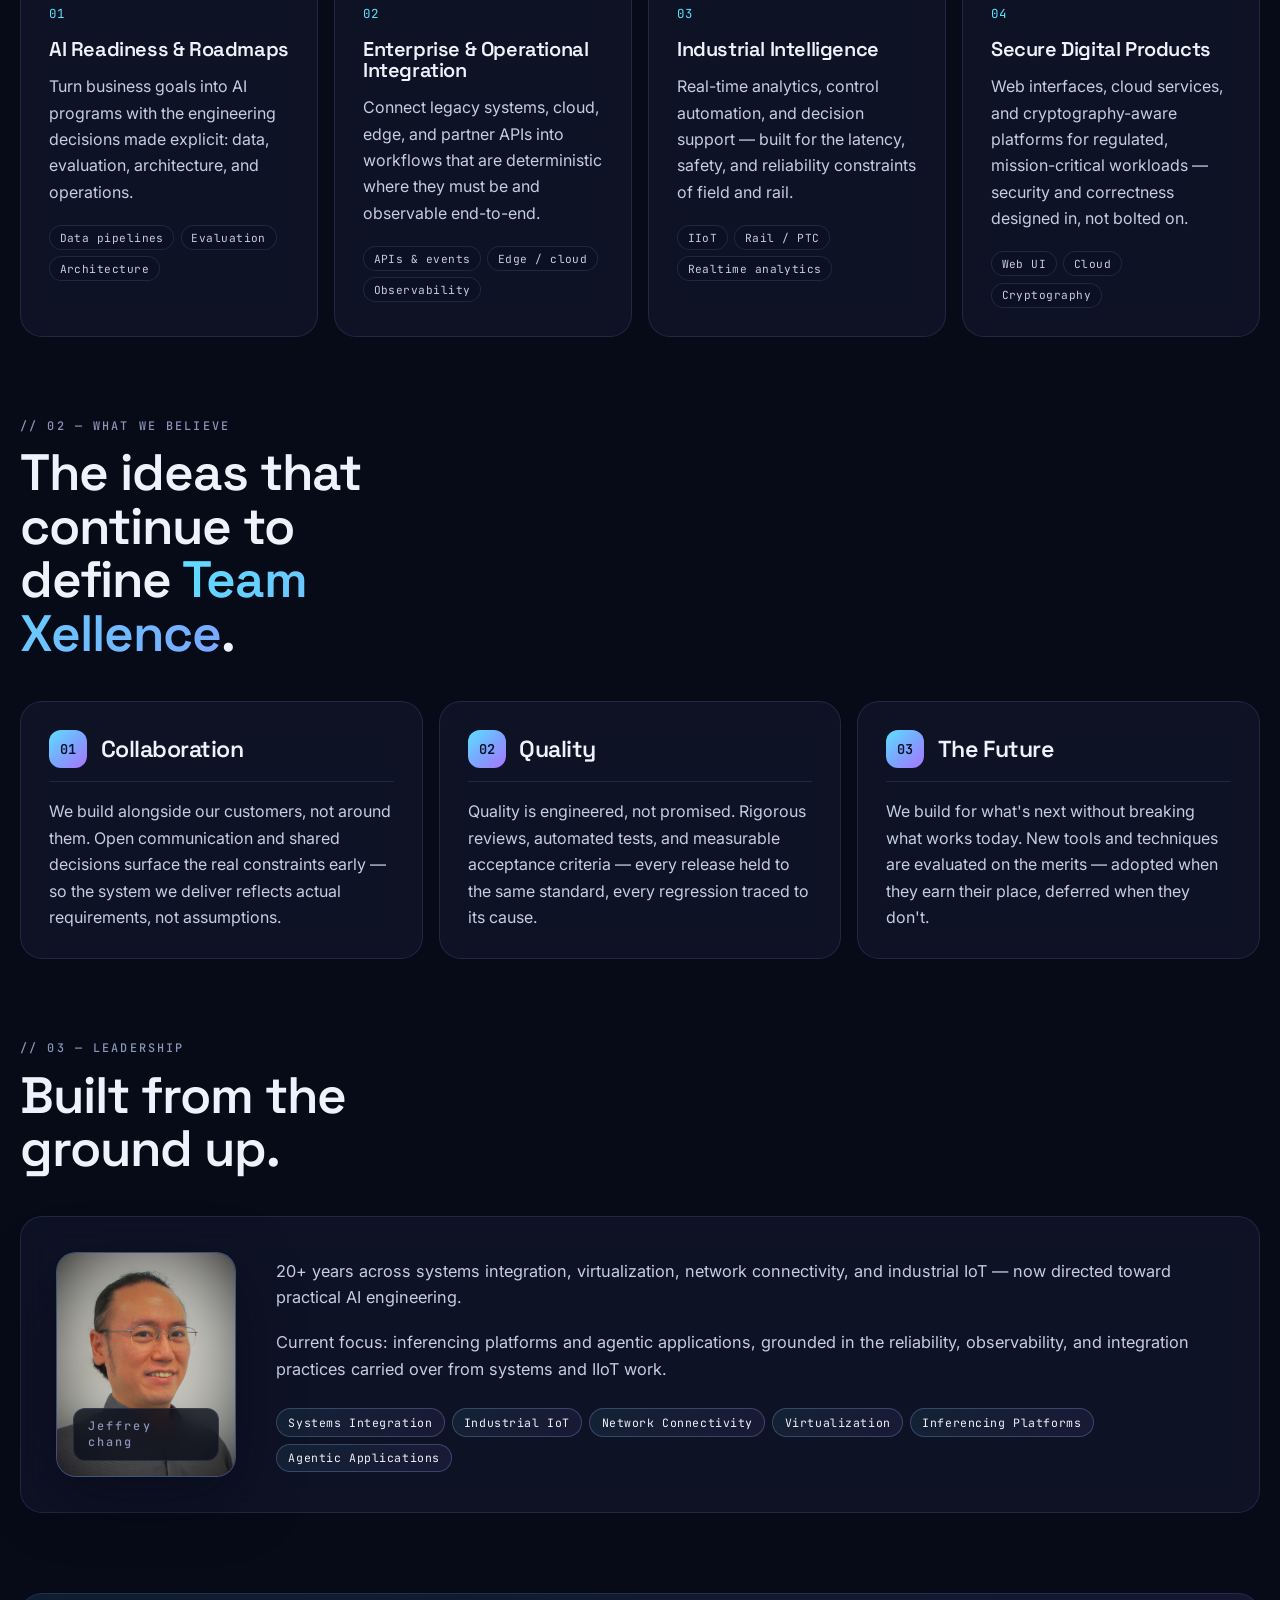
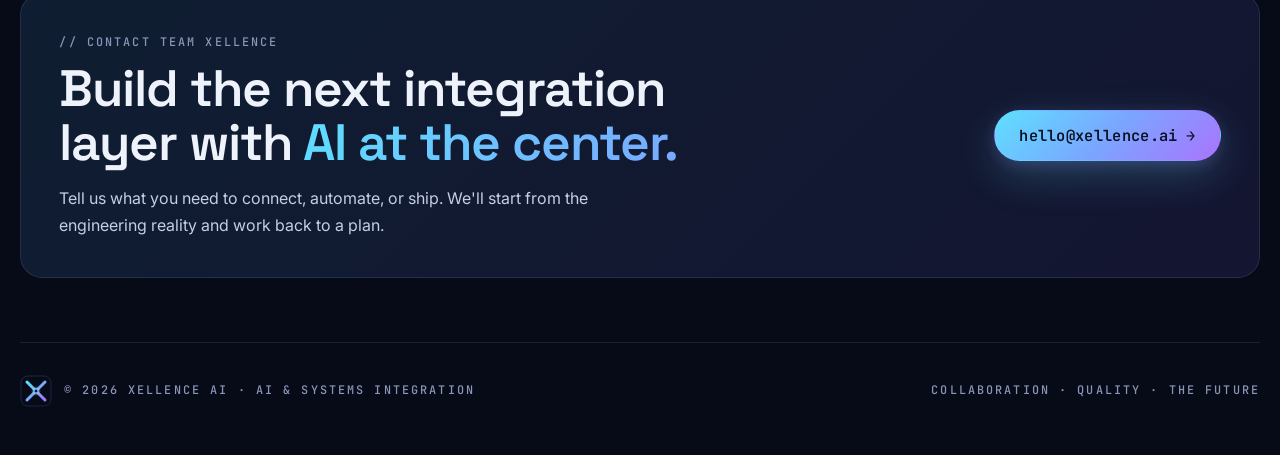
==== commit 612f78f8: "removed founding xellence ai" ====
--- a/index.html
+++ b/index.html
@@ -221,13 +221,12 @@
             </figure>
             <div class="profile-copy">
               <p>
-                Jeffrey Chang founded Xellence AI to apply 20+ years of systems integration, virtualization, network
-                connectivity, and industrial IoT to practical AI engineering.
-              </p>
-              <p>
-                Most recently, he's focused on building inferencing platforms and agentic applications — grounded in
-                the reliability, observability, and integration practices carried over from his systems and IIoT
-                work.
+                20+ years across systems integration, virtualization, network connectivity, and industrial IoT —
+                now directed toward practical AI engineering.
+              </p>
+              <p>
+                Current focus: inferencing platforms and agentic applications, grounded in the reliability,
+                observability, and integration practices carried over from systems and IIoT work.
               </p>
               <ul class="chip-row">
                 <li>Systems Integration</li>
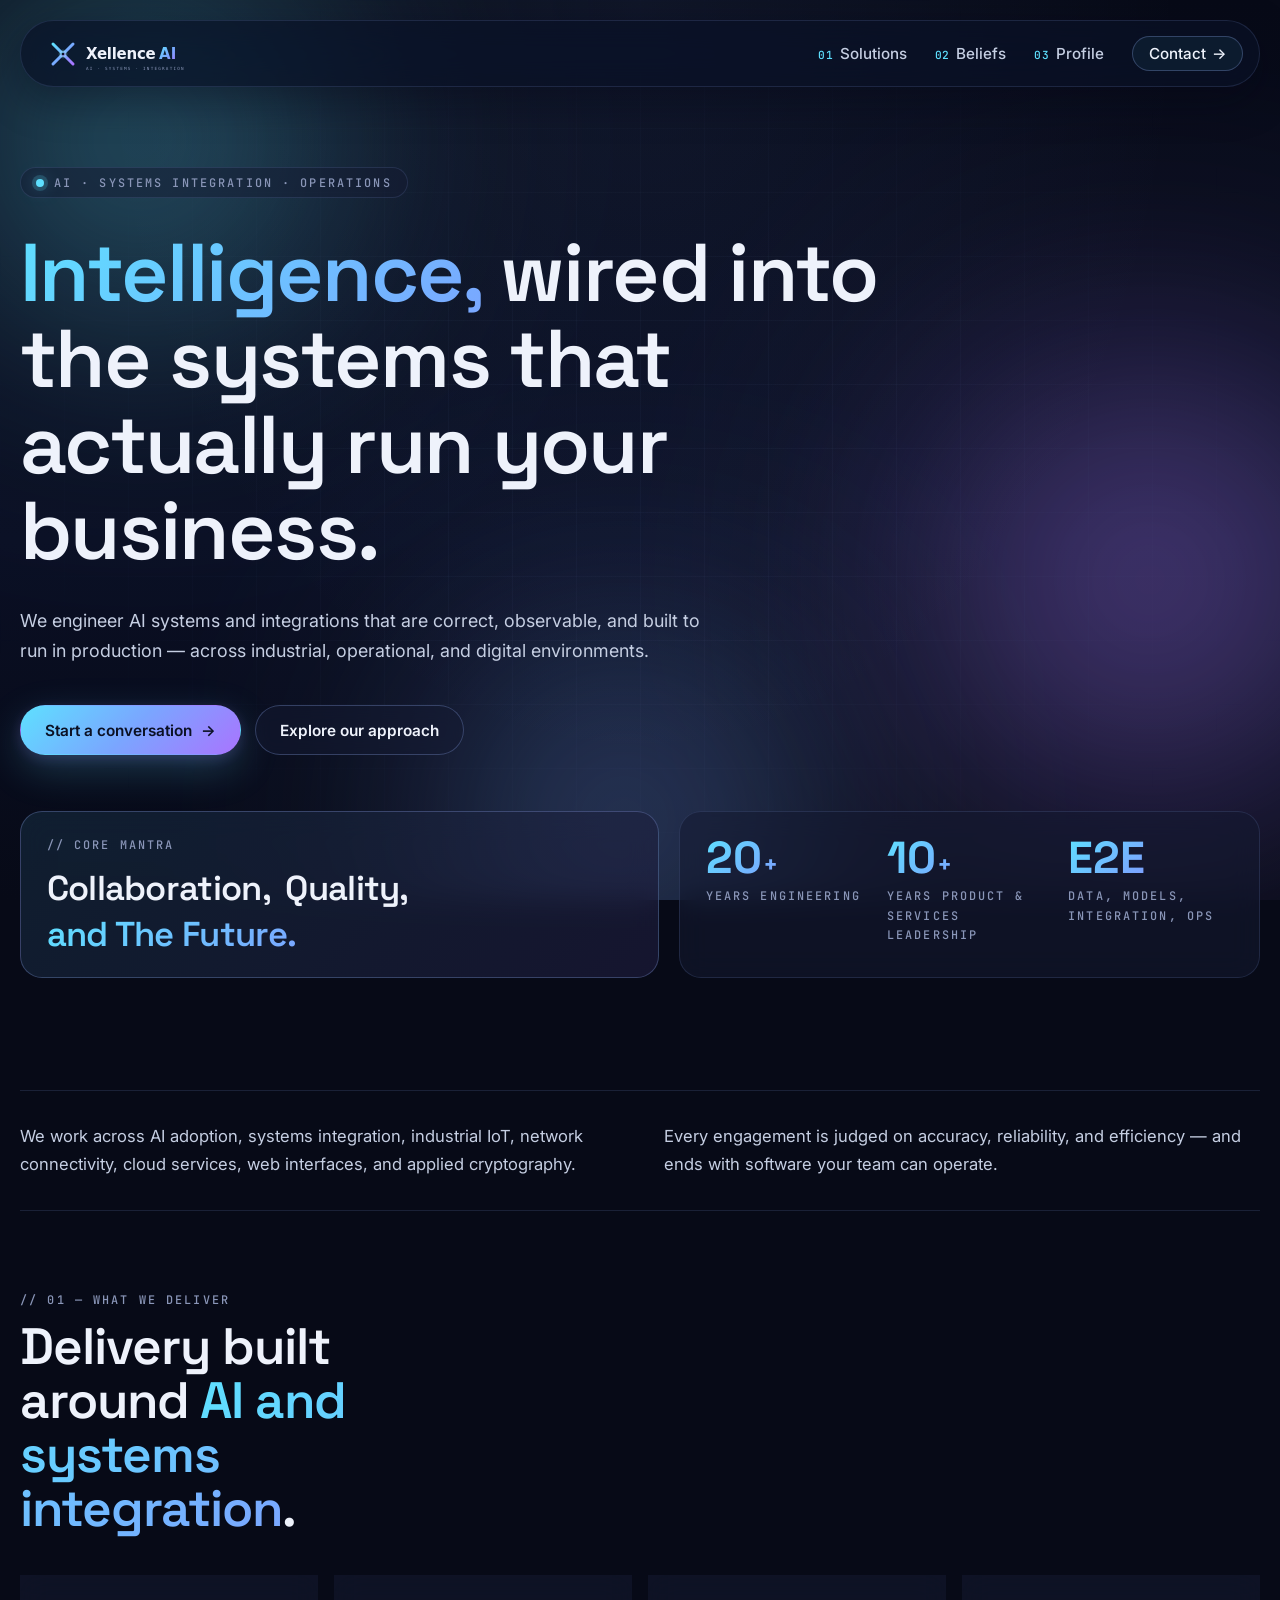
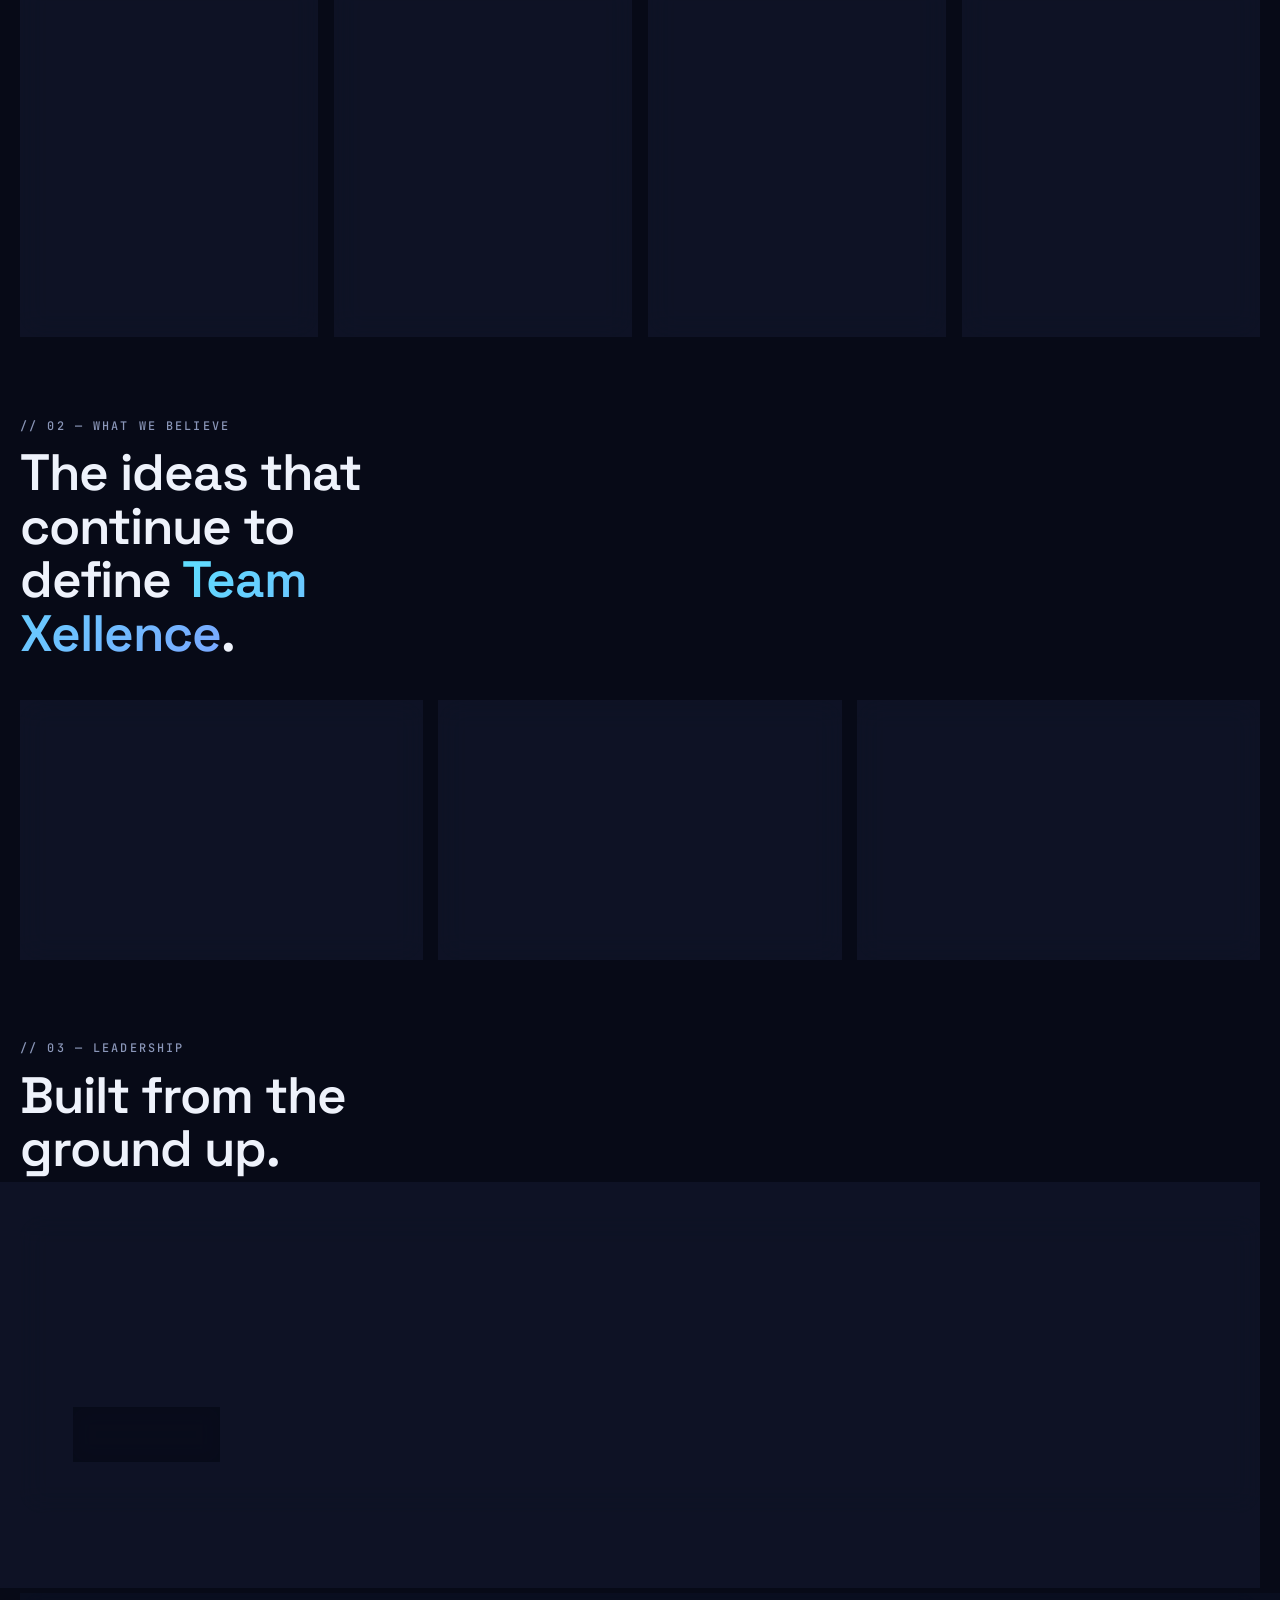
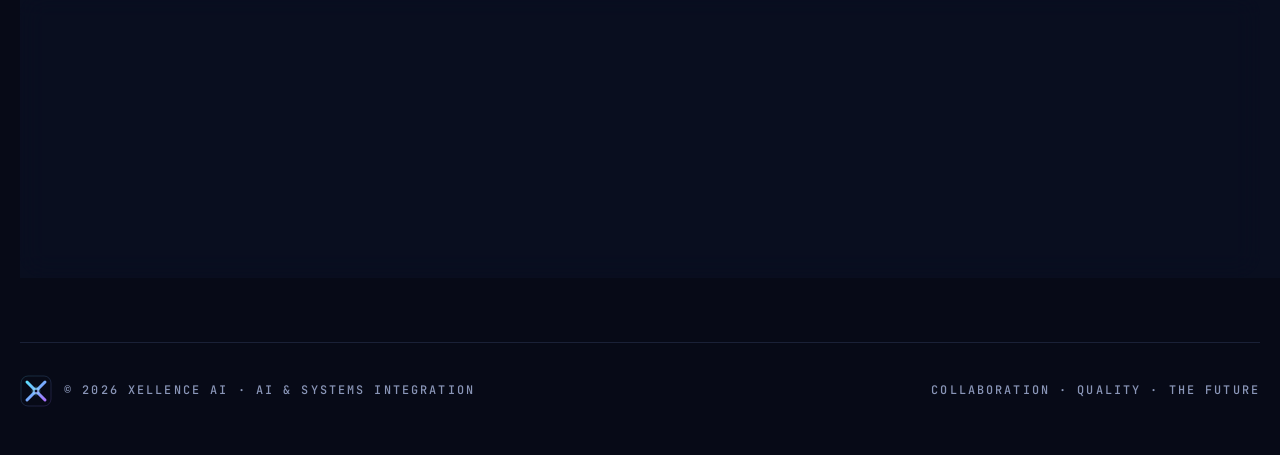
==== commit 9aff7c5f: "changed to Chang" ====
--- a/index.html
+++ b/index.html
@@ -216,7 +216,7 @@
                 loading="lazy"
               />
               <figcaption>
-                <span class="profile-name">Jeffrey chang</span>
+                <span class="profile-name">Jeffrey Chang</span>
               </figcaption>
             </figure>
             <div class="profile-copy">
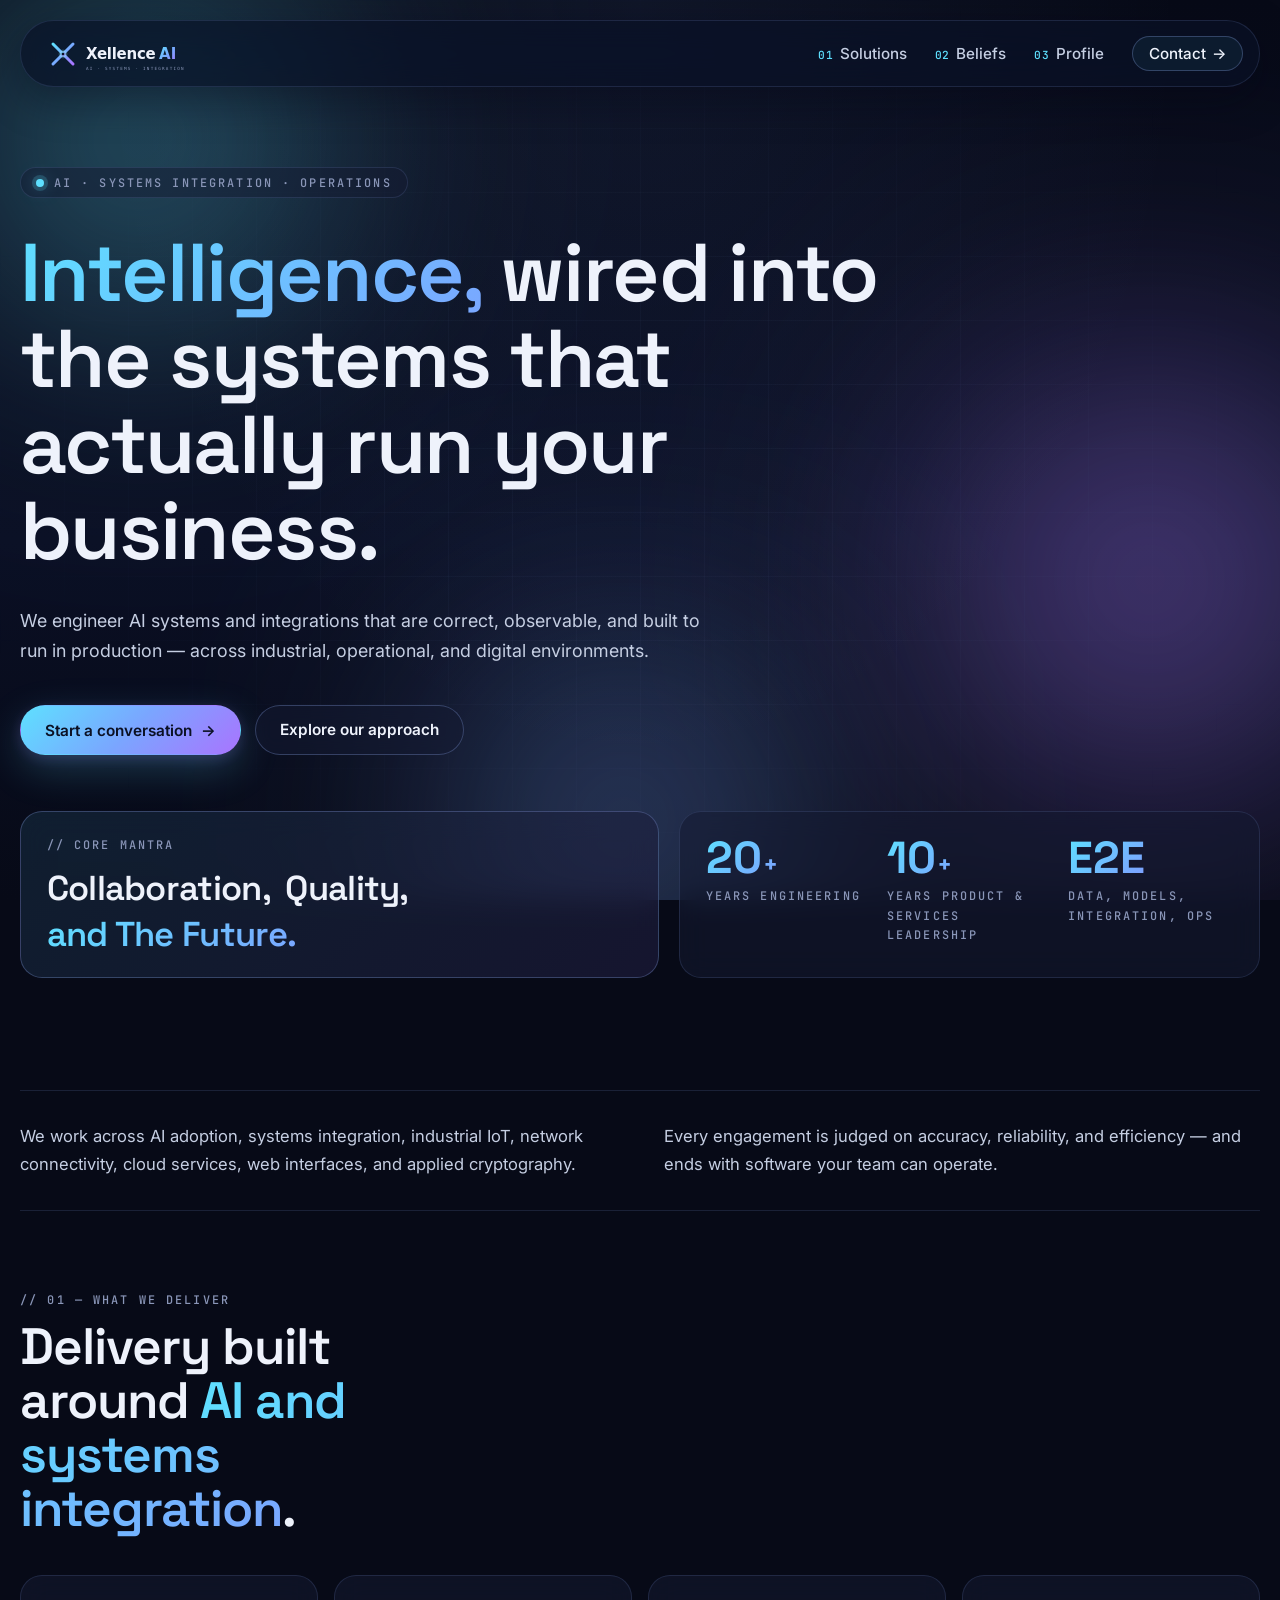
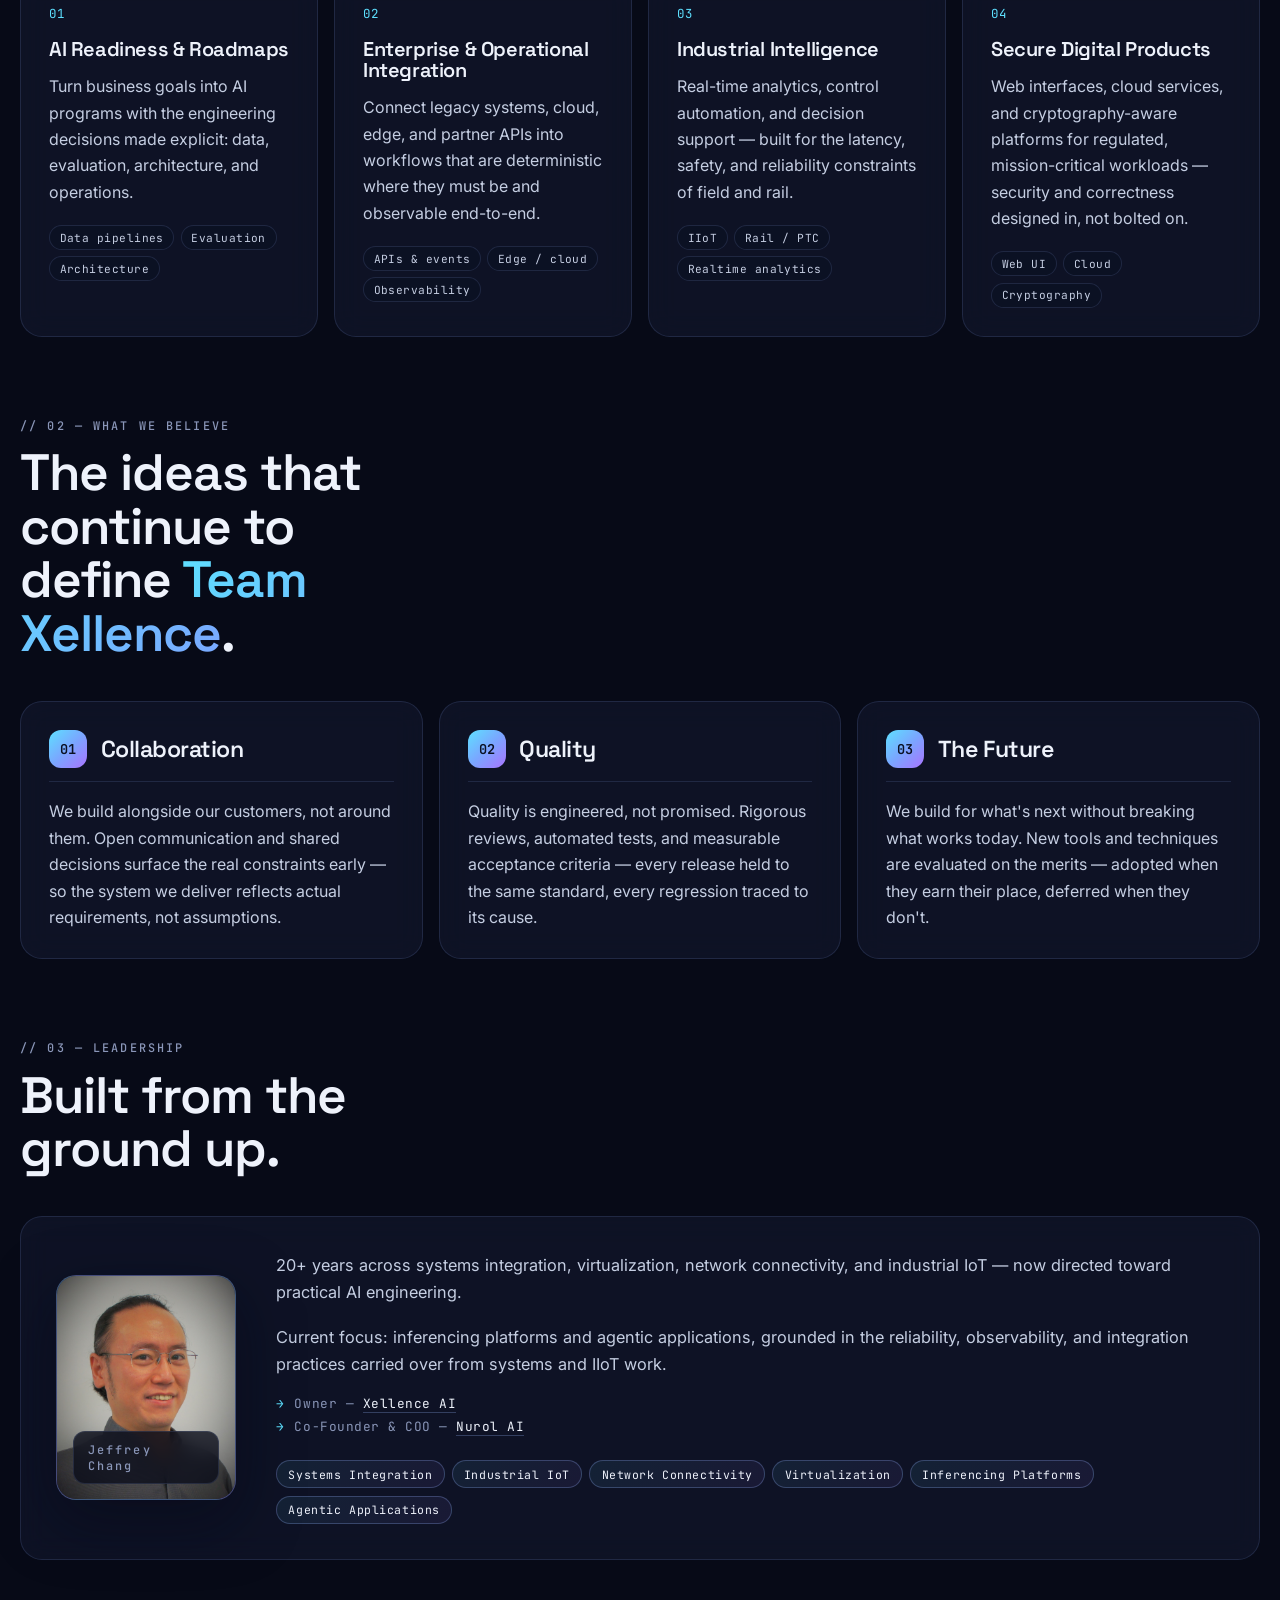
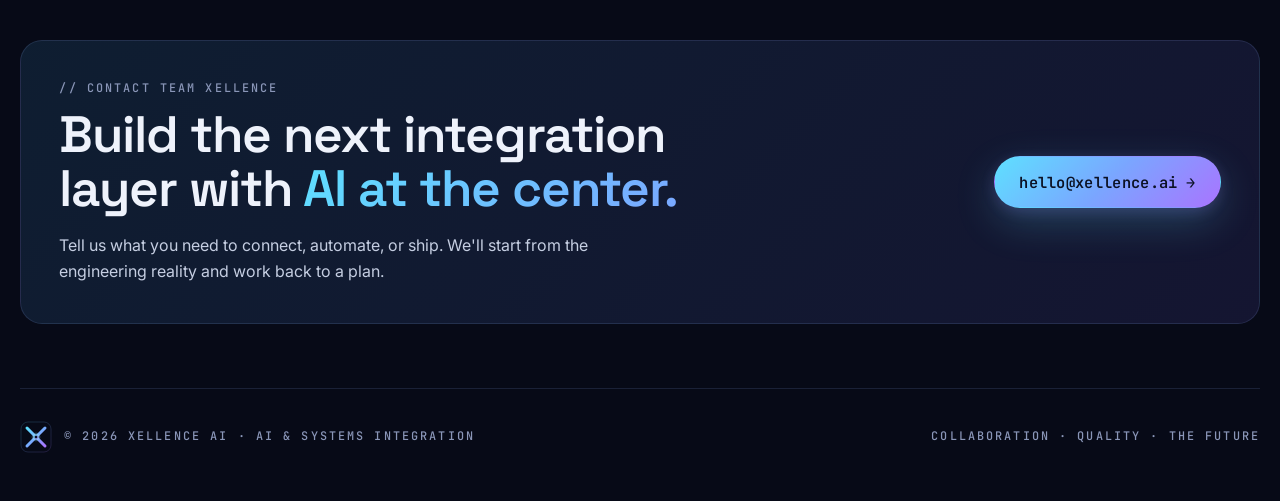
==== commit 04782e7f: "updated profile to include Xellence AI and Nurol AI and links" ====
--- a/index.html
+++ b/index.html
@@ -228,6 +228,10 @@
                 Current focus: inferencing platforms and agentic applications, grounded in the reliability,
                 observability, and integration practices carried over from systems and IIoT work.
               </p>
+              <ul class="affiliation-list">
+                <li>Owner — <a href="https://xellence.ai" target="_blank" rel="noopener noreferrer">Xellence AI</a></li>
+                <li>Co-Founder &amp; COO — <a href="https://nurol.ai" target="_blank" rel="noopener noreferrer">Nurol AI</a></li>
+              </ul>
               <ul class="chip-row">
                 <li>Systems Integration</li>
                 <li>Industrial IoT</li>
--- a/styles.css
+++ b/styles.css
@@ -591,6 +591,40 @@
   font-size: 1.02rem;
 }
 
+.affiliation-list {
+  list-style: none;
+  padding: 0;
+  margin: 0;
+  display: flex;
+  flex-direction: column;
+  gap: 0.35rem;
+}
+
+.affiliation-list li {
+  font-family: "JetBrains Mono", ui-monospace, monospace;
+  font-size: 0.8rem;
+  letter-spacing: 0.04em;
+  color: var(--muted);
+}
+
+.affiliation-list li::before {
+  content: "→ ";
+  color: var(--accent-1);
+  margin-right: 0.1em;
+}
+
+.affiliation-list a {
+  color: var(--text);
+  text-decoration: none;
+  border-bottom: 1px solid var(--line-strong);
+  transition: color 0.2s, border-color 0.2s;
+}
+
+.affiliation-list a:hover {
+  color: var(--accent-1);
+  border-color: var(--accent-1);
+}
+
 .chip-row {
   list-style: none;
   padding: 0;
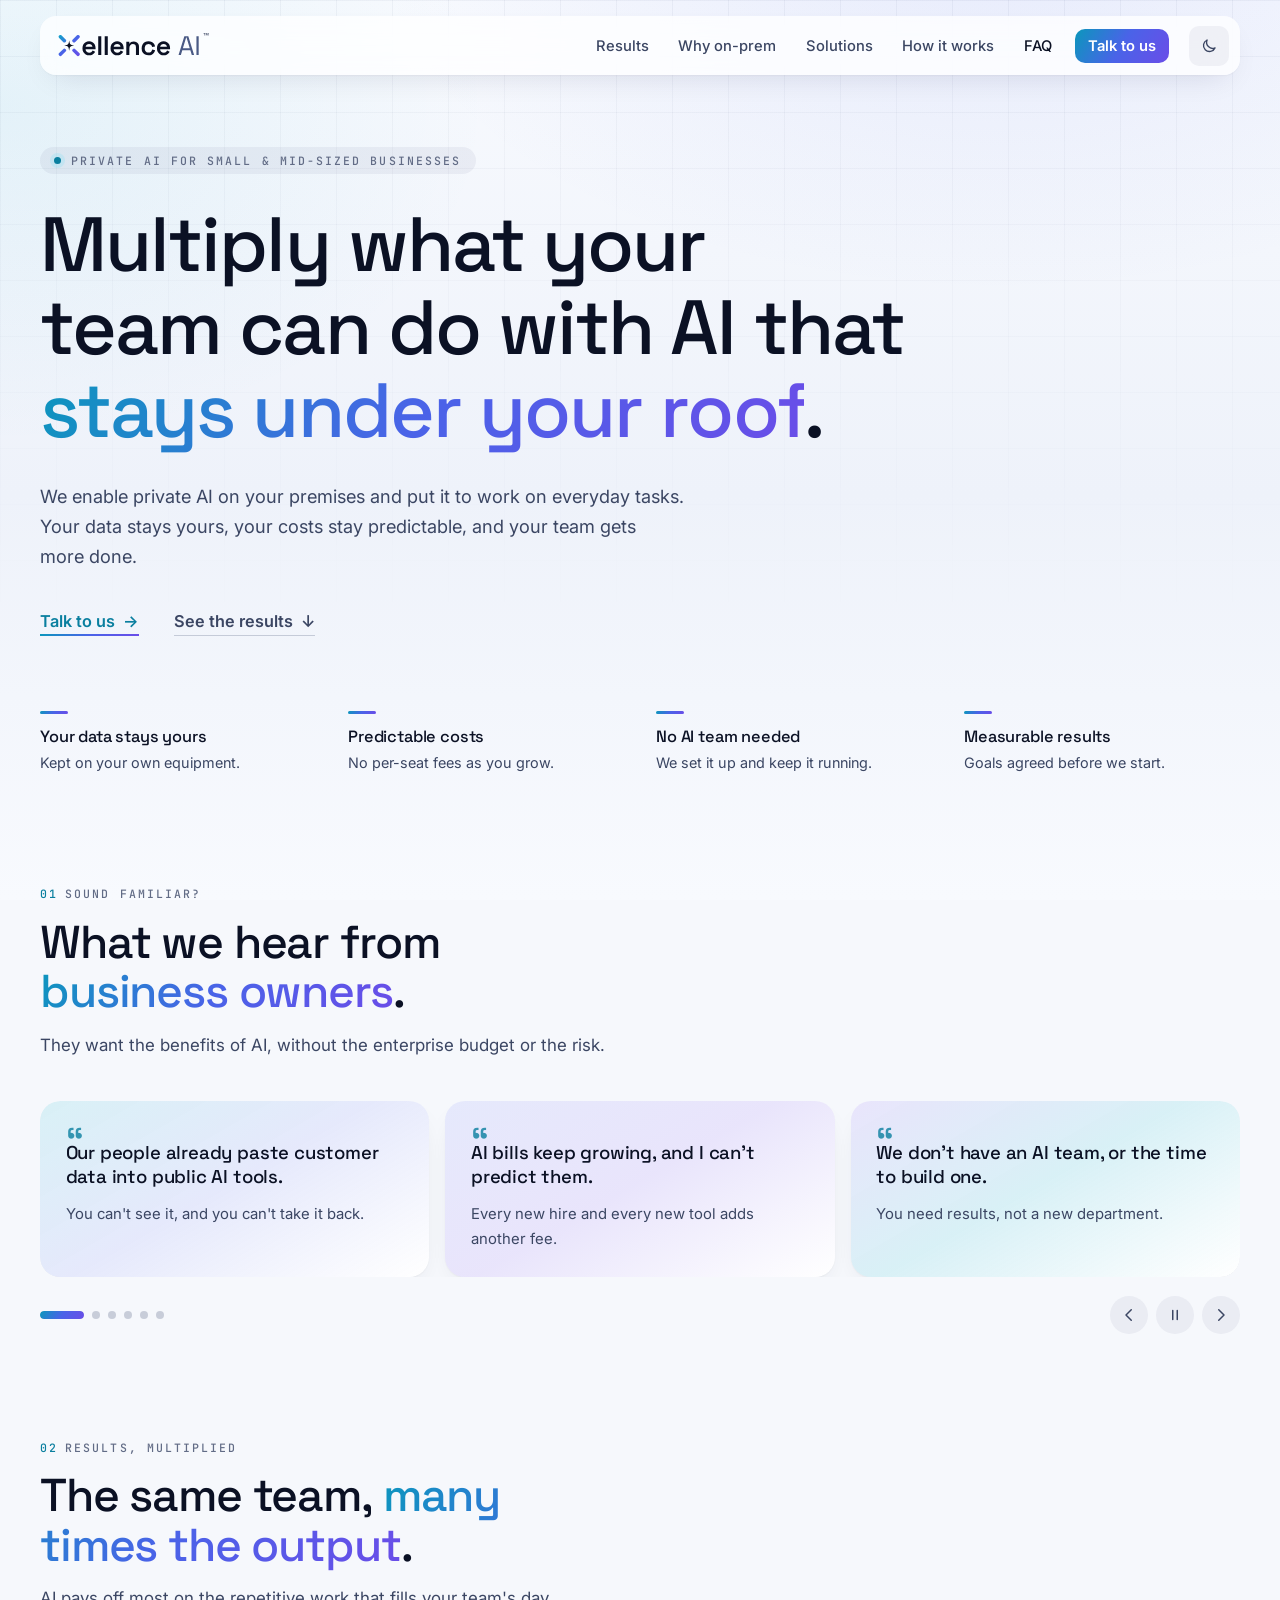
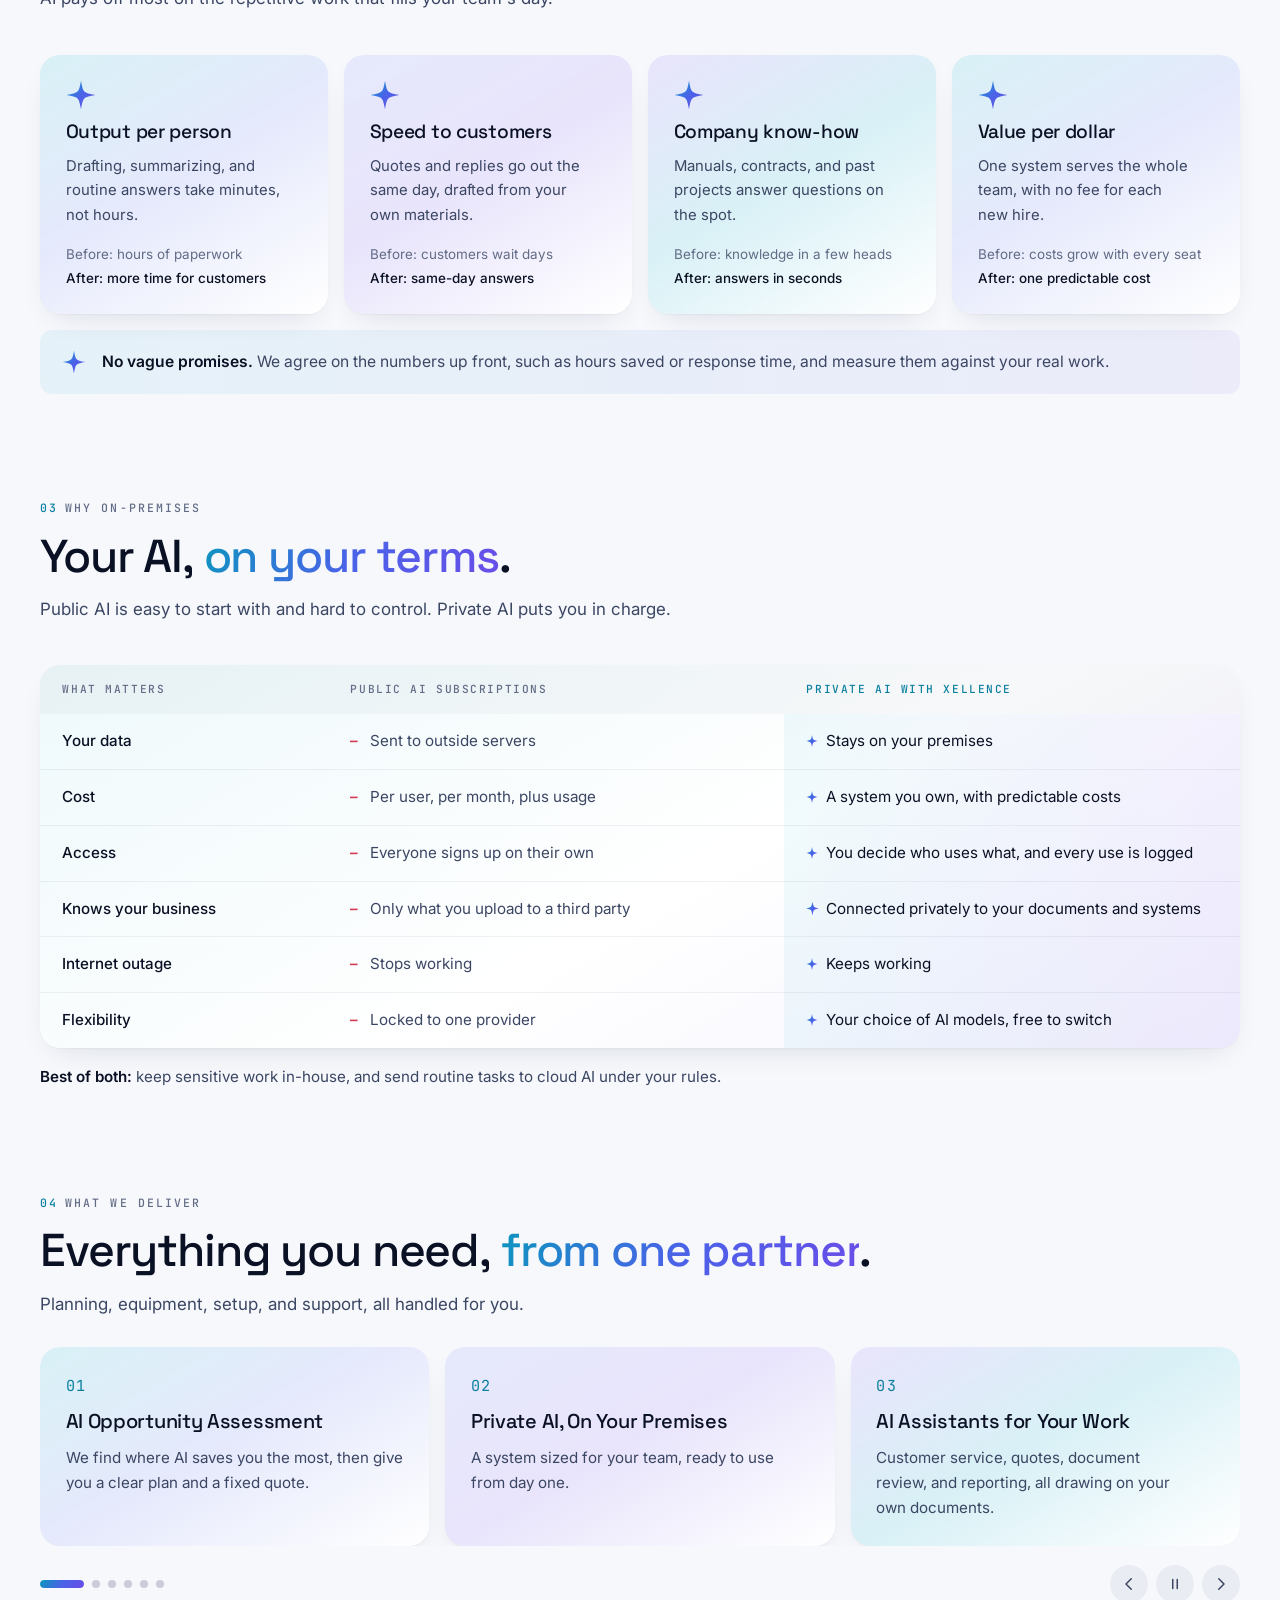
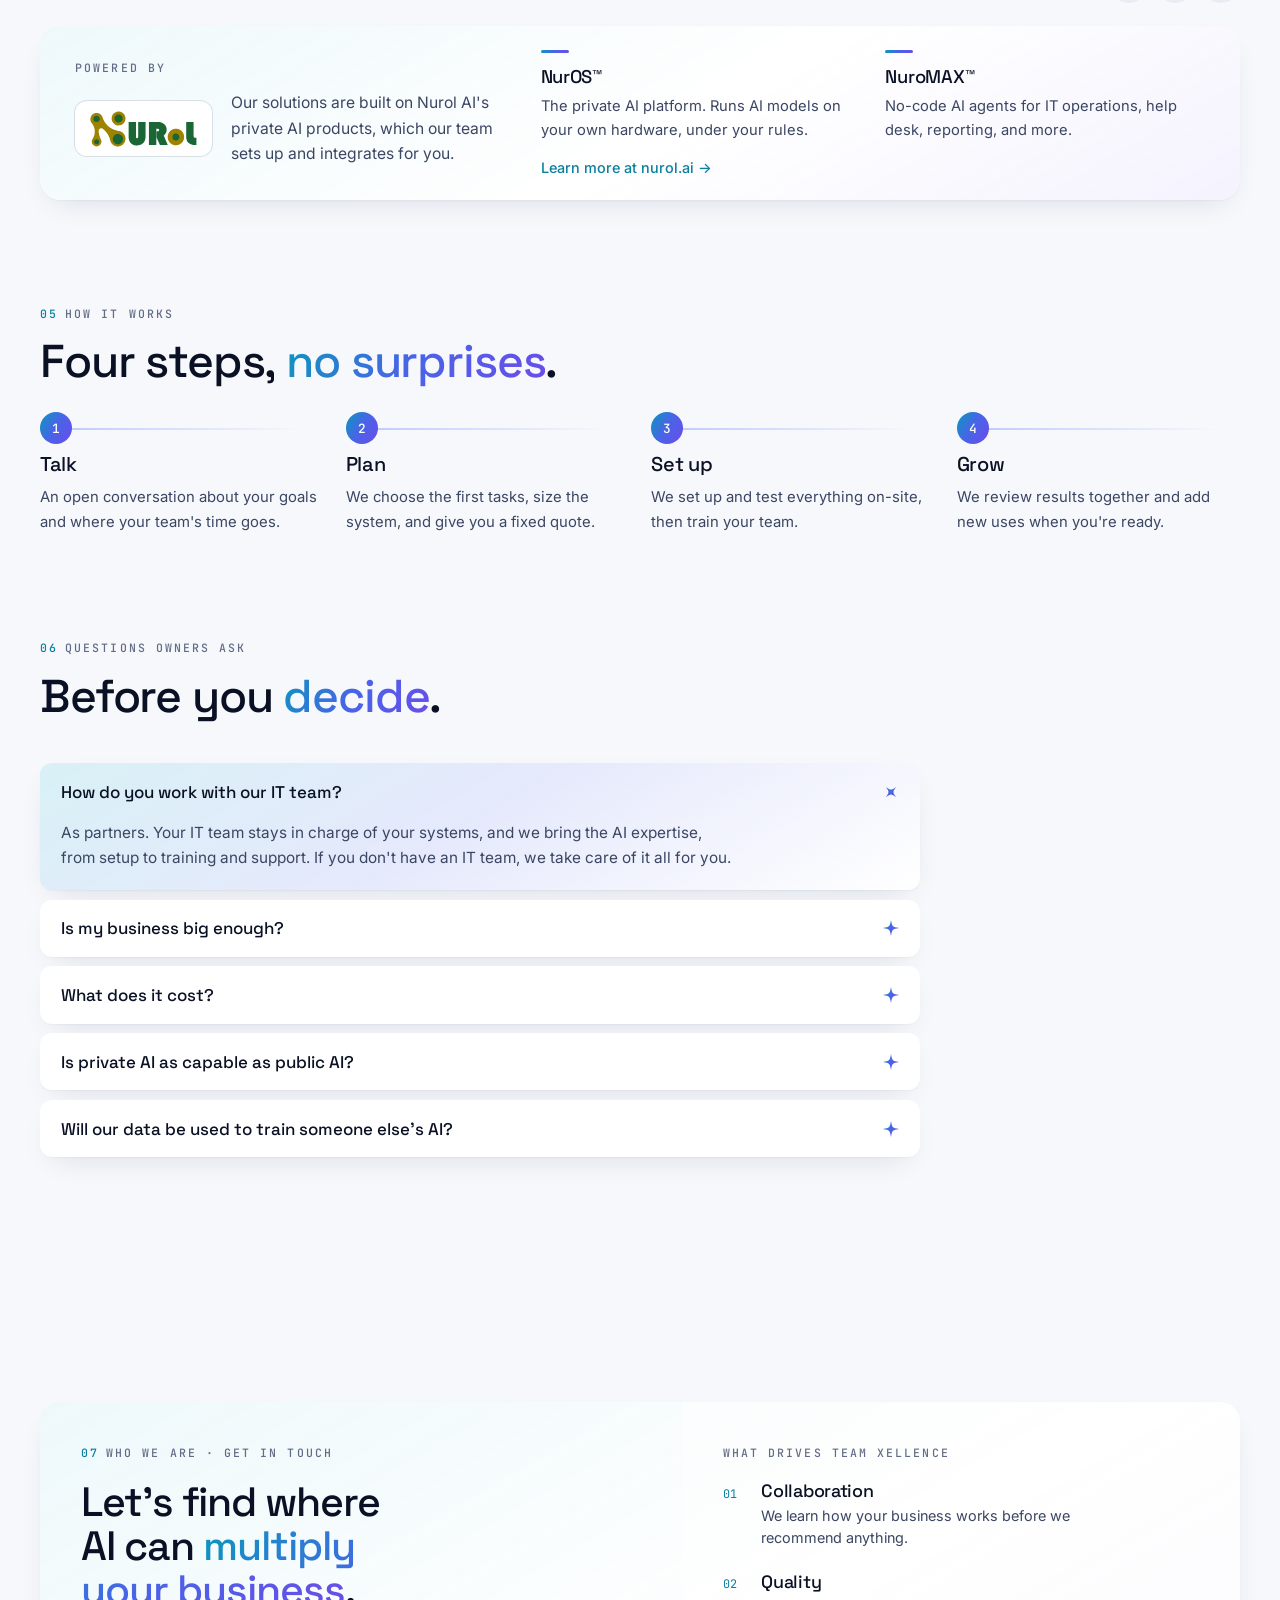
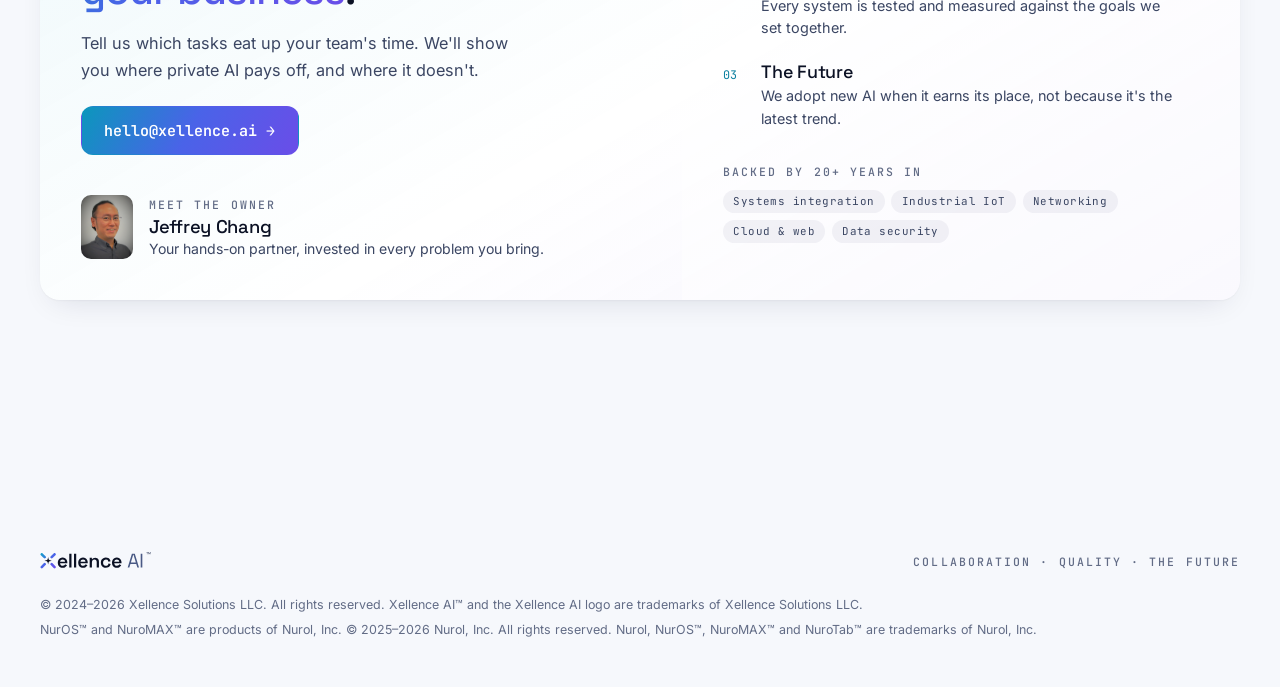
==== commit a5546a06: "v2 website" ====
--- a/index.html
+++ b/index.html
@@ -3,274 +3,543 @@
   <head>
     <meta charset="UTF-8" />
     <meta name="viewport" content="width=device-width, initial-scale=1.0" />
-    <title>Xellence AI — AI and Systems Integration</title>
+    <title>Xellence AI — Private AI for Small &amp; Mid-Sized Businesses</title>
     <meta
       name="description"
-      content="Xellence AI engineers practical AI systems and integrations for industrial, enterprise, and operational environments — built for accuracy, reliability, and observability."
+      content="Private, on-premises AI for small and mid-sized businesses. Your data stays yours, your costs stay predictable, and your team gets more done."
     />
-    <meta name="theme-color" content="#0b1124" />
+    <link rel="canonical" href="https://xellence.ai/" />
+    <meta name="theme-color" content="#070a16" />
+    <script>
+      // Old links to the profile section (xellence.ai/#profile) now go to the profile page.
+      if (location.hash === '#profile') location.replace('./profile/');
+    </script>
+    <script>
+      // Theme before first paint: saved choice, else the system setting.
+      (function () {
+        var t = null;
+        try { t = localStorage.getItem('xl-theme'); } catch (e) {}
+        if (t !== 'light' && t !== 'dark') t = matchMedia('(prefers-color-scheme: light)').matches ? 'light' : 'dark';
+        document.documentElement.setAttribute('data-theme', t);
+        document.querySelector('meta[name="theme-color"]').setAttribute('content', t === 'light' ? '#f6f8fc' : '#070a16');
+      })();
+    </script>
     <link rel="icon" type="image/svg+xml" href="./favicon.svg" />
+    <link rel="icon" type="image/png" sizes="32x32" href="./images/favicon-32.png" />
+    <link rel="apple-touch-icon" href="./images/apple-touch-icon-180.png" />
+    <meta property="og:type" content="website" />
+    <meta property="og:site_name" content="Xellence AI" />
+    <meta property="og:url" content="https://xellence.ai/" />
+    <meta property="og:title" content="Xellence AI — Private AI for Small &amp; Mid-Sized Businesses" />
+    <meta property="og:description" content="Private, on-premises AI for small and mid-sized businesses. Your data stays yours, your costs stay predictable, and your team gets more done." />
+    <meta property="og:image" content="https://xellence.ai/images/og-image-1200x630.png" />
+    <meta property="og:image:width" content="1200" />
+    <meta property="og:image:height" content="630" />
+    <meta property="og:image:alt" content="Xellence AI: Private AI for small &amp; mid-sized businesses" />
+    <meta name="twitter:card" content="summary_large_image" />
+    <meta name="twitter:title" content="Xellence AI — Private AI for Small &amp; Mid-Sized Businesses" />
+    <meta name="twitter:description" content="Private, on-premises AI for small and mid-sized businesses. Your data stays yours, your costs stay predictable, and your team gets more done." />
+    <meta name="twitter:image" content="https://xellence.ai/images/og-image-1200x630.png" />
+    <!-- Plain-text summaries for AI assistants and LLM crawlers -->
+    <link rel="alternate" type="text/markdown" title="LLM summary" href="/llms.txt" />
+    <link rel="alternate" type="text/markdown" title="LLM full content" href="/llms-full.txt" />
+    <script type="application/ld+json">
+      {
+        "@context": "https://schema.org",
+        "@graph": [
+          {
+            "@type": "Organization",
+            "@id": "https://xellence.ai/#org",
+            "name": "Xellence AI",
+            "legalName": "Xellence Solutions LLC",
+            "url": "https://xellence.ai/",
+            "logo": "https://xellence.ai/images/mark-color-light-512.png",
+            "image": "https://xellence.ai/images/og-image-1200x630.png",
+            "email": "hello@xellence.ai",
+            "description": "Private, on-premises AI for small and mid-sized businesses. Your data stays yours, your costs stay predictable, and your team gets more done.",
+            "slogan": "Collaboration · Quality · The Future",
+            "knowsAbout": [
+              "Private AI",
+              "On-premises AI",
+              "AI assistants",
+              "Systems integration",
+              "Industrial IoT",
+              "Networking",
+              "Data security"
+            ],
+            "contactPoint": {
+              "@type": "ContactPoint",
+              "contactType": "sales",
+              "email": "hello@xellence.ai"
+            }
+          },
+          {
+            "@type": "WebSite",
+            "@id": "https://xellence.ai/#website",
+            "url": "https://xellence.ai/",
+            "name": "Xellence AI",
+            "publisher": {
+              "@id": "https://xellence.ai/#org"
+            }
+          },
+          {
+            "@type": "Person",
+            "@id": "https://xellence.ai/#jeffrey-chang",
+            "name": "Jeffrey Chang",
+            "jobTitle": "Owner",
+          "url": "https://xellence.ai/profile/",
+          "sameAs": [
+            "https://www.linkedin.com/in/jeffsschang/"
+          ],
+            "worksFor": {
+              "@id": "https://xellence.ai/#org"
+            },
+            "image": "https://xellence.ai/jeffrey-chang.jpg"
+          },
+          {
+            "@type": "FAQPage",
+            "@id": "https://xellence.ai/#faq",
+            "mainEntity": [
+              {
+                "@type": "Question",
+                "name": "How do you work with our IT team?",
+                "acceptedAnswer": {
+                  "@type": "Answer",
+                  "text": "As partners. Your IT team stays in charge of your systems, and we bring the AI expertise, from setup to training and support. If you don't have an IT team, we take care of it all for you."
+                }
+              },
+              {
+                "@type": "Question",
+                "name": "Is my business big enough?",
+                "acceptedAnswer": {
+                  "@type": "Answer",
+                  "text": "If several people spend their days on customers, documents, or reports, yes. We size the system to your team."
+                }
+              },
+              {
+                "@type": "Question",
+                "name": "What does it cost?",
+                "acceptedAnswer": {
+                  "@type": "Answer",
+                  "text": "It depends on your team and goals. After the assessment, you get a fixed quote for equipment, setup, and support, with no per-seat fees."
+                }
+              },
+              {
+                "@type": "Question",
+                "name": "Is private AI as capable as public AI?",
+                "acceptedAnswer": {
+                  "@type": "Answer",
+                  "text": "For everyday work like writing, summarizing, and searching documents, yes. When a task needs more, non-sensitive work can go to a cloud service under your rules."
+                }
+              },
+              {
+                "@type": "Question",
+                "name": "Will our data be used to train someone else's AI?",
+                "acceptedAnswer": {
+                  "@type": "Answer",
+                  "text": "No. Your data stays on your equipment and is never shared without your permission."
+                }
+              }
+            ]
+          }
+        ]
+      }
+    </script>
     <link rel="preconnect" href="https://fonts.googleapis.com" />
     <link rel="preconnect" href="https://fonts.gstatic.com" crossorigin />
     <link
-      href="https://fonts.googleapis.com/css2?family=Space+Grotesk:wght@400;500;600;700&family=Inter:wght@400;500;600&family=JetBrains+Mono:wght@400;500&display=swap"
+      href="https://fonts.googleapis.com/css2?family=Space+Grotesk:wght@400;500;600&family=Inter:wght@400;500;600&family=JetBrains+Mono:wght@400;500&display=swap"
       rel="stylesheet"
     />
     <link rel="stylesheet" href="./styles.css" />
   </head>
   <body>
-    <div class="aurora" aria-hidden="true">
-      <span class="aurora-blob aurora-blob-a"></span>
-      <span class="aurora-blob aurora-blob-b"></span>
-      <span class="aurora-blob aurora-blob-c"></span>
-    </div>
-    <div class="grid-overlay" aria-hidden="true"></div>
+    <!-- Brand mark sprite ("core spark", tile-free) -->
+    <svg width="0" height="0" style="position:absolute" aria-hidden="true">
+      <defs>
+        <linearGradient id="xl-gu" gradientUnits="userSpaceOnUse" x1="13" y1="13" x2="51" y2="51">
+          <stop offset="0" style="stop-color: var(--mk-1)" />
+          <stop offset=".5" style="stop-color: var(--mk-2)" />
+          <stop offset="1" style="stop-color: var(--mk-3)" />
+        </linearGradient>
+      <linearGradient id="xl-sg" gradientUnits="userSpaceOnUse" x1="23" y1="23" x2="41" y2="41">
+          <stop offset="0" style="stop-color: var(--mk-1)" />
+          <stop offset=".5" style="stop-color: var(--mk-2)" />
+          <stop offset="1" style="stop-color: var(--mk-3)" />
+        </linearGradient>
+      </defs>
+      <symbol id="xl-spark" viewBox="22.5 22.5 19 19">
+        <path d="M32 23 C33.44 30.56 33.44 30.56 41 32 C33.44 33.44 33.44 33.44 32 41 C30.56 33.44 30.56 33.44 23 32 C30.56 30.56 30.56 30.56 32 23Z" fill="url(#xl-sg)" />
+      </symbol>
+      <!-- Logo v5: the mark is the X in "Xellence" (colors follow the theme) -->
+      <symbol id="xl-logo" viewBox="0 0 159.95 24.52"><g transform="translate(-7.74 -8.47) scale(0.63226)"><path d="M23.5 23.5 L16.5 16.5 M40.5 23.5 L47.5 16.5 M23.5 40.5 L16.5 47.5 M40.5 40.5 L47.5 47.5" fill="none" stroke="url(#xl-gu)" stroke-width="6.2" stroke-linecap="round"/><path d="M32 23 C33.44 30.56 33.44 30.56 41 32 C33.44 33.44 33.44 33.44 32 41 C30.56 33.44 30.56 33.44 23 32 C30.56 30.56 30.56 30.56 32 23Z" style="fill: var(--mk-spark)"/></g><path d="M34.763994140625 22.680000000000003Q32.53874450683594 22.680000000000003 30.848994140625003 21.735000000000003Q29.159243774414062 20.790000000000003 28.216868591308593 19.067624816894533Q27.274493408203124 17.345249633789063 27.274493408203124 15.026248168945315V14.666248168945314Q27.274493408203124 12.341997070312502 28.204493408203128 10.622246704101563Q29.134493408203127 8.902496337890627 30.806618957519532 7.957496337890627Q32.47874450683594 7.012496337890628 34.677745971679684 7.012496337890628Q36.841497802734374 7.012496337890628 38.45362335205078 7.966497802734377Q40.065748901367186 8.920499267578126 40.965748901367185 10.624500732421875Q41.86574890136718 12.328502197265626 41.86574890136718 14.598002929687503V15.830256958007816H30.757518310546875Q30.822767944335936 17.570242309570315 31.989386901855468 18.62211090087891Q33.156005859375 19.673979492187502 34.862995605468754 19.673979492187502Q36.53174011230469 19.673979492187502 37.34736053466797 18.941982421875004Q38.16298095703125 18.2099853515625 38.58972839355469 17.28074157714844L41.42249633789062 18.743252563476563Q40.99724670410156 19.560000000000002 40.20224670410157 20.480249633789064Q39.40724670410157 21.400499267578127 38.097745971679686 22.040249633789067Q36.78824523925781 22.680000000000003 34.763994140625 22.680000000000003ZM30.787518310546876 13.23074157714844H38.37747436523438Q38.25747436523437 11.75175476074219 37.25585540771485 10.885135803222658Q36.254236450195314 10.018516845703127 34.652995605468746 10.018516845703127Q33.00750366210937 10.018516845703127 32.013010253906245 10.885135803222658Q31.018516845703125 11.75175476074219 30.787518310546876 13.23074157714844Z M44.82449340820312 22.26V1.2600000000000016H48.25801757812499V22.26Z M52.05449340820312 22.26V1.2600000000000016H55.488017578124996V22.26Z M66.05399414062501 22.680000000000003Q63.82874450683594 22.680000000000003 62.138994140625 21.735000000000003Q60.449243774414064 20.790000000000003 59.506868591308596 19.067624816894533Q58.56449340820313 17.345249633789063 58.56449340820313 15.026248168945315V14.666248168945314Q58.56449340820313 12.341997070312502 59.49449340820313 10.622246704101563Q60.424493408203126 8.902496337890627 62.09661895751954 7.957496337890627Q63.768744506835944 7.012496337890628 65.96774597167969 7.012496337890628Q68.13149780273437 7.012496337890628 69.74362335205078 7.966497802734377Q71.35574890136719 8.920499267578126 72.25574890136718 10.624500732421875Q73.15574890136719 12.328502197265626 73.15574890136719 14.598002929687503V15.830256958007816H62.04751831054688Q62.11276794433594 17.570242309570315 63.279386901855474 18.62211090087891Q64.446005859375 19.673979492187502 66.15299560546876 19.673979492187502Q67.8217401123047 19.673979492187502 68.63736053466798 18.941982421875004Q69.45298095703126 18.2099853515625 69.87972839355469 17.28074157714844L72.71249633789063 18.743252563476563Q72.28724670410156 19.560000000000002 71.49224670410156 20.480249633789064Q70.69724670410156 21.400499267578127 69.38774597167969 22.040249633789067Q68.07824523925781 22.680000000000003 66.05399414062501 22.680000000000003ZM62.07751831054688 13.23074157714844H69.66747436523438Q69.54747436523438 11.75175476074219 68.54585540771484 10.885135803222658Q67.54423645019531 10.018516845703127 65.94299560546875 10.018516845703127Q64.29750366210938 10.018516845703127 63.30301025390625 10.885135803222658Q62.308516845703124 11.75175476074219 62.07751831054688 13.23074157714844Z M76.11449340820313 22.26V7.432496337890628H79.488017578125V9.51373718261719H79.99651977539062Q80.388017578125 8.665491943359378 81.4200146484375 7.92374450683594Q82.45201171875 7.181997070312502 84.51975769042969 7.181997070312502Q86.23350952148438 7.181997070312502 87.54113433837891 7.95337371826172Q88.84875915527344 8.72475036621094 89.5818832397461 10.109251098632814Q90.31500732421875 11.49375183105469 90.31500732421875 13.380000000000003V22.26H86.88148315429687V13.648502197265627Q86.88148315429687 11.842510986328127 85.99086273193359 10.96576354980469Q85.10024230957032 10.089016113281252 83.48624816894531 10.089016113281252Q81.65700439453126 10.089016113281252 80.60251098632813 11.30176208496094Q79.548017578125 12.514508056640627 79.548017578125 14.747246704101563V22.26Z M100.89674743652344 22.680000000000003Q98.7419970703125 22.680000000000003 97.00274597167967 21.77737518310547Q95.26349487304687 20.87475036621094 94.253994140625 19.16475036621094Q93.24449340820313 17.454750366210938 93.24449340820313 15.04574890136719V14.64674743652344Q93.24449340820313 12.232496337890627 94.253994140625 10.525121154785158Q95.26349487304687 8.81774597167969 97.00274597167967 7.915121154785159Q98.7419970703125 7.012496337890628 100.89674743652344 7.012496337890628Q103.02149780273437 7.012496337890628 104.53837371826171 7.770370788574222Q106.05524963378906 8.528245239257815 106.9792510986328 9.827995605468752Q107.90325256347656 11.127745971679689 108.18750366210938 12.73574890136719L104.85823059082031 13.442254028320315Q104.73298095703124 12.495007324218752 104.28148315429686 11.730385437011721Q103.8299853515625 10.96576354980469 103.00986419677734 10.516890563964846Q102.18974304199219 10.068017578125001 100.97099853515624 10.068017578125001Q99.75225402832031 10.068017578125001 98.7768832397461 10.605014648437502Q97.80151245117187 11.142011718750002 97.23976501464844 12.180007324218753Q96.678017578125 13.218002929687502 96.678017578125 14.701497802734377V14.990998535156251Q96.678017578125 16.474493408203127 97.23976501464844 17.512489013671875Q97.80151245117187 18.550484619140626 98.7768832397461 19.087481689453128Q99.75225402832031 19.624478759765626 100.97099853515624 19.624478759765626Q102.80174011230469 19.624478759765626 103.75236053466796 18.676483154296875Q104.70298095703124 17.728487548828127 104.95348022460936 16.225491943359376L108.28275329589843 17.006248168945312Q107.91375183105468 18.564750366210937 106.98450073242188 19.864500732421874Q106.05524963378906 21.164251098632814 104.53837371826171 21.92212554931641Q103.02149780273437 22.680000000000003 100.89674743652344 22.680000000000003Z M117.803994140625 22.680000000000003Q115.57874450683593 22.680000000000003 113.88899414062499 21.735000000000003Q112.19924377441406 20.790000000000003 111.25686859130859 19.067624816894533Q110.31449340820312 17.345249633789063 110.31449340820312 15.026248168945315V14.666248168945314Q110.31449340820312 12.341997070312502 111.24449340820311 10.622246704101563Q112.17449340820312 8.902496337890627 113.84661895751952 7.957496337890627Q115.51874450683593 7.012496337890628 117.71774597167968 7.012496337890628Q119.88149780273436 7.012496337890628 121.49362335205078 7.966497802734377Q123.10574890136718 8.920499267578126 124.00574890136718 10.624500732421875Q124.90574890136718 12.328502197265626 124.90574890136718 14.598002929687503V15.830256958007816H113.79751831054686Q113.86276794433593 17.570242309570315 115.02938690185546 18.62211090087891Q116.19600585937499 19.673979492187502 117.90299560546873 19.673979492187502Q119.57174011230468 19.673979492187502 120.38736053466796 18.941982421875004Q121.20298095703124 18.2099853515625 121.62972839355467 17.28074157714844L124.46249633789061 18.743252563476563Q124.03724670410155 19.560000000000002 123.24224670410155 20.480249633789064Q122.44724670410156 21.400499267578127 121.13774597167968 22.040249633789067Q119.8282452392578 22.680000000000003 117.803994140625 22.680000000000003ZM113.82751831054686 13.23074157714844H121.41747436523437Q121.29747436523436 11.75175476074219 120.29585540771484 10.885135803222658Q119.2942364501953 10.018516845703127 117.69299560546874 10.018516845703127Q116.04750366210936 10.018516845703127 115.05301025390624 10.885135803222658Q114.05851684570311 11.75175476074219 113.82751831054686 13.23074157714844Z" style="fill: var(--logo-word)"/><path d="M134.34750659179684 22.26 140.8260362548828 1.2600000000000016H145.25515979003904L151.73368945312498 22.26H149.1234349365234L147.51482043457028 16.95837890625H138.56637561035154L136.95776110839842 22.26ZM139.2194670410156 14.661621093750002H146.86172900390622L143.24669604492186 2.791470336914063H142.8345Z M154.30051318359375 22.26V1.2600000000000016H156.812068359375V22.26Z" style="fill: var(--brand-ai)"/></symbol>
+    </svg>
+
+    <div class="backdrop" aria-hidden="true"></div>
 
     <div class="page-shell">
       <header class="site-header">
         <a class="brand" href="#top" aria-label="Xellence AI home">
-          <img src="./logo.svg" alt="Xellence AI" />
+          <svg class="brand-logo" aria-hidden="true"><use href="#xl-logo" /></svg><span class="brand-tm" aria-hidden="true">&trade;</span>
         </a>
-        <nav class="site-nav" aria-label="Primary">
-          <a href="#solutions"><span class="nav-num">01</span>Solutions</a>
-          <a href="#beliefs"><span class="nav-num">02</span>Beliefs</a>
-          <a href="#profile"><span class="nav-num">03</span>Profile</a>
-          <a href="#contact" class="nav-cta">Contact <span aria-hidden="true">&rarr;</span></a>
+        <button class="theme-toggle" type="button" aria-label="Switch to light mode" title="Switch to light mode">
+          <svg class="i-sun" viewBox="0 0 24 24" aria-hidden="true"><circle cx="12" cy="12" r="4" /><path d="M12 2.5v2M12 19.5v2M4.6 4.6l1.4 1.4M18 18l1.4 1.4M2.5 12h2M19.5 12h2M4.6 19.4L6 18M18 6l1.4-1.4" /></svg>
+          <svg class="i-moon" viewBox="0 0 24 24" aria-hidden="true"><path d="M20 14.5A8 8 0 0 1 9.5 4a8 8 0 1 0 10.5 10.5z" /></svg>
+        </button>
+        <button class="nav-toggle" aria-label="Open menu" aria-expanded="false" aria-controls="site-nav">
+          <span></span><span></span>
+        </button>
+        <nav class="site-nav" id="site-nav" aria-label="Primary">
+          <a href="#results">Results</a>
+          <a href="#on-prem">Why on-prem</a>
+          <a href="#solutions">Solutions</a>
+          <a href="#how">How it works</a>
+          <a href="#faq">FAQ</a>
+          <a href="#contact" class="nav-cta">Talk to us</a>
         </nav>
       </header>
 
       <main id="top">
+        <!-- ============ HERO ============ -->
         <section class="hero">
           <div class="hero-meta">
             <span class="dot"></span>
-            <span class="mono-label">AI · Systems Integration · Operations</span>
+            <span class="eyebrow">Private AI for small &amp; mid-sized businesses</span>
           </div>
           <h1 class="hero-title">
-            <span class="gradient-text">Intelligence,</span> wired into the
-            systems that actually run your business.
+            Multiply what your team can do with AI that <span class="gradient-text">stays under your&nbsp;roof</span>.
           </h1>
           <p class="hero-lead">
-            We engineer AI systems and integrations that are correct, observable, and built to run in production —
-            across industrial, operational, and digital environments.
+            We enable private AI on your premises and put it to work on everyday tasks. Your data stays yours, your
+            costs stay predictable, and your team gets more done.
           </p>
           <div class="hero-actions">
-            <a class="button button-primary" href="#contact">
-              Start a conversation
-              <span aria-hidden="true">&rarr;</span>
-            </a>
-            <a class="button button-ghost" href="#beliefs">Explore our approach</a>
-          </div>
-
-          <div class="hero-stack">
-            <div class="stack-card mantra-card">
-              <p class="mono-label">// Core mantra</p>
-              <p class="mantra">
-                <span>Collaboration,</span>
-                <span>Quality,</span>
-                <span class="gradient-text">and The Future.</span>
-              </p>
-            </div>
-            <div class="stack-card stack-card-stats">
-              <div>
-                <p class="stat-num">20<span>+</span></p>
-                <p class="mono-label">years engineering</p>
+            <a class="hero-link hero-link-primary" href="#contact">Talk to us <span aria-hidden="true">&rarr;</span></a>
+            <a class="hero-link" href="#results">See the results <span aria-hidden="true">&darr;</span></a>
+          </div>
+
+          <div class="hero-strip">
+            <div>
+              <h4>Your data stays yours</h4>
+              <p>Kept on your own equipment.</p>
+            </div>
+            <div>
+              <h4>Predictable costs</h4>
+              <p>No per-seat fees as you grow.</p>
+            </div>
+            <div>
+              <h4>No AI team needed</h4>
+              <p>We set it up and keep it running.</p>
+            </div>
+            <div>
+              <h4>Measurable results</h4>
+              <p>Goals agreed before we start.</p>
+            </div>
+          </div>
+        </section>
+
+        <!-- ============ PAIN POINTS ============ -->
+        <section id="challenges">
+          <header class="section-head">
+            <p class="eyebrow"><span class="n">01</span>Sound familiar?</p>
+            <h2>What we hear from <span class="gradient-text">business owners</span>.</h2>
+            <p class="lead">They want the benefits of AI, without the enterprise budget or the risk.</p>
+          </header>
+
+          <div class="carousel" data-dwell="6" aria-label="What business owners tell us">
+            <div class="carousel-viewport">
+              <div class="carousel-track">
+                <article class="card pain">
+                  <blockquote>Our people already paste customer data into public AI tools.</blockquote>
+                  <p>You can't see it, and you can't take it back.</p>
+                </article>
+                <article class="card pain">
+                  <blockquote>AI bills keep growing, and I can't predict them.</blockquote>
+                  <p>Every new hire and every new tool adds another fee.</p>
+                </article>
+                <article class="card pain">
+                  <blockquote>We don't have an AI team, or the time to build one.</blockquote>
+                  <p>You need results, not a new department.</p>
+                </article>
+                <article class="card pain">
+                  <blockquote>There are hundreds of AI tools. Where do we start?</blockquote>
+                  <p>You need to know which tasks are worth automating first.</p>
+                </article>
+                <article class="card pain">
+                  <blockquote>Our customers ask where their data goes.</blockquote>
+                  <p>Contracts and industry rules demand a clear answer.</p>
+                </article>
+                <article class="card pain">
+                  <blockquote>We tried AI once. It never stuck.</blockquote>
+                  <p>Most AI tools never connect to your files, your systems, or the way your team works.</p>
+                </article>
               </div>
-              <div>
-                <p class="stat-num">10<span>+</span></p>
-                <p class="mono-label">years product &amp; services leadership</p>
+            </div>
+          </div>
+        </section>
+
+        <!-- ============ RESULTS / MULTIPLIER ============ -->
+        <section id="results">
+          <header class="section-head">
+            <p class="eyebrow"><span class="n">02</span>Results, multiplied</p>
+            <h2>The same team, <span class="gradient-text">many times the output</span>.</h2>
+            <p class="lead">AI pays off most on the repetitive work that fills your team's day.</p>
+          </header>
+
+          <div class="multiplier">
+            <article class="card mult">
+              <svg class="x" aria-hidden="true"><use href="#xl-spark" /></svg>
+              <h3>Output per person</h3>
+              <p>Drafting, summarizing, and routine answers take minutes, not hours.</p>
+              <div class="from-to"><span>Before: hours of paperwork</span><strong>After: more time for customers</strong></div>
+            </article>
+            <article class="card mult">
+              <svg class="x" aria-hidden="true"><use href="#xl-spark" /></svg>
+              <h3>Speed to customers</h3>
+              <p>Quotes and replies go out the same day, drafted from your own materials.</p>
+              <div class="from-to"><span>Before: customers wait days</span><strong>After: same-day answers</strong></div>
+            </article>
+            <article class="card mult">
+              <svg class="x" aria-hidden="true"><use href="#xl-spark" /></svg>
+              <h3>Company know-how</h3>
+              <p>Manuals, contracts, and past projects answer questions on the spot.</p>
+              <div class="from-to"><span>Before: knowledge in a few heads</span><strong>After: answers in seconds</strong></div>
+            </article>
+            <article class="card mult">
+              <svg class="x" aria-hidden="true"><use href="#xl-spark" /></svg>
+              <h3>Value per dollar</h3>
+              <p>One system serves the whole team, with no fee for each new hire.</p>
+              <div class="from-to"><span>Before: costs grow with every seat</span><strong>After: one predictable cost</strong></div>
+            </article>
+          </div>
+
+          <div class="promise">
+            <svg aria-hidden="true"><use href="#xl-spark" /></svg>
+            <p>
+              <strong>No vague promises.</strong> We agree on the numbers up front, such as hours saved or response time, and measure them against your real work.
+            </p>
+          </div>
+        </section>
+
+        <!-- ============ WHY ON-PREM ============ -->
+        <section id="on-prem">
+          <header class="section-head">
+            <p class="eyebrow"><span class="n">03</span>Why on-premises</p>
+            <h2>Your AI, <span class="gradient-text">on your terms</span>.</h2>
+            <p class="lead">Public AI is easy to start with and hard to control. Private AI puts you in charge.</p>
+          </header>
+
+          <div class="card compare-card">
+            <table class="compare">
+              <thead>
+                <tr><th>What matters</th><th>Public AI subscriptions</th><th class="us">Private AI with Xellence</th></tr>
+              </thead>
+              <tbody>
+                <tr><th scope="row">Your data</th><td class="them">Sent to outside servers</td><td class="us">Stays on your premises</td></tr>
+                <tr><th scope="row">Cost</th><td class="them">Per user, per month, plus usage</td><td class="us">A system you own, with predictable costs</td></tr>
+                <tr><th scope="row">Access</th><td class="them">Everyone signs up on their own</td><td class="us">You decide who uses what, and every use is logged</td></tr>
+                <tr><th scope="row">Knows your business</th><td class="them">Only what you upload to a third party</td><td class="us">Connected privately to your documents and systems</td></tr>
+                <tr><th scope="row">Internet outage</th><td class="them">Stops working</td><td class="us">Keeps working</td></tr>
+                <tr><th scope="row">Flexibility</th><td class="them">Locked to one provider</td><td class="us">Your choice of AI models, free to switch</td></tr>
+              </tbody>
+            </table>
+          </div>
+          <p class="compare-note">
+            <strong>Best of both:</strong> keep sensitive work in-house, and send routine tasks to cloud AI under your
+            rules.
+          </p>
+        </section>
+
+        <!-- ============ SOLUTIONS ============ -->
+        <section id="solutions">
+          <header class="section-head">
+            <p class="eyebrow"><span class="n">04</span>What we deliver</p>
+            <h2>Everything you need, <span class="gradient-text">from one partner</span>.</h2>
+            <p class="lead">Planning, equipment, setup, and support, all handled for you.</p>
+          </header>
+
+          <div class="carousel" data-dwell="6" aria-label="What we deliver">
+            <div class="carousel-viewport">
+              <div class="carousel-track">
+                <article class="card solution-card">
+                  <p class="card-index">01</p>
+                  <h3>AI Opportunity Assessment</h3>
+                  <p>We find where AI saves you the most, then give you a clear plan and a fixed quote.</p>
+                </article>
+                <article class="card solution-card">
+                  <p class="card-index">02</p>
+                  <h3>Private AI, On Your Premises</h3>
+                  <p>A system sized for your team, ready to use from day one.</p>
+                </article>
+                <article class="card solution-card">
+                  <p class="card-index">03</p>
+                  <h3>AI Assistants for Your Work</h3>
+                  <p>Customer service, quotes, document review, and reporting, all drawing on your own documents.</p>
+                </article>
+                <article class="card solution-card">
+                  <p class="card-index">04</p>
+                  <h3>Connected to Your Tools</h3>
+                  <p>Email, files, CRM, ERP, and accounting, so AI works where your team already works.</p>
+                </article>
+                <article class="card solution-card">
+                  <p class="card-index">05</p>
+                  <h3>Security &amp; Access Control</h3>
+                  <p>Sign in with company accounts, set permissions by role, and keep a record of every use.</p>
+                </article>
+                <article class="card solution-card">
+                  <p class="card-index">06</p>
+                  <h3>Training &amp; Support</h3>
+                  <p>Hands-on training, ongoing support, and new uses whenever your team is ready.</p>
+                </article>
               </div>
-              <div>
-                <p class="stat-num">E2E</p>
-                <p class="mono-label">data, models, integration, ops</p>
+            </div>
+          </div>
+
+          <!-- Powered by Nurol -->
+          <div id="powered-by" class="card powered">
+            <div class="powered-lead">
+              <p class="eyebrow">Powered by</p>
+              <a class="nurol-badge" href="https://nurol.ai" target="_blank" rel="noopener noreferrer" aria-label="Nurol AI website">
+                <img src="./nurol-logo.svg" alt="Nurol" />
+              </a>
+              <p>Our solutions are built on Nurol AI's private AI products, which our team sets up and integrates for you.</p>
+            </div>
+            <div class="powered-products">
+              <div class="product">
+                <h3>NurOS&trade;</h3>
+                <p>The private AI platform. Runs AI models on your own hardware, under your rules.</p>
               </div>
-            </div>
-          </div>
-        </section>
-
-        <section class="intro">
-          <p class="intro-lead">
-            We work across AI adoption, systems integration, industrial IoT, network connectivity, cloud services,
-            web interfaces, and applied cryptography.
+              <div class="product">
+                <h3>NuroMAX&trade;</h3>
+                <p>No-code AI agents for IT operations, help desk, reporting, and more.</p>
+              </div>
+              <a class="powered-link" href="https://nurol.ai" target="_blank" rel="noopener noreferrer">Learn more at nurol.ai <span aria-hidden="true">&rarr;</span></a>
+            </div>
+          </div>
+        </section>
+
+        <!-- ============ HOW IT WORKS ============ -->
+        <section id="how">
+          <header class="section-head">
+            <p class="eyebrow"><span class="n">05</span>How it works</p>
+            <h2>Four steps, <span class="gradient-text">no surprises</span>.</h2>
+          </header>
+
+          <div class="steps">
+            <article class="step">
+              <h3>Talk</h3>
+              <p>An open conversation about your goals and where your team's time goes.</p>
+            </article>
+            <article class="step">
+              <h3>Plan</h3>
+              <p>We choose the first tasks, size the system, and give you a fixed quote.</p>
+            </article>
+            <article class="step">
+              <h3>Set up</h3>
+              <p>We set up and test everything on-site, then train your team.</p>
+            </article>
+            <article class="step">
+              <h3>Grow</h3>
+              <p>We review results together and add new uses when you're ready.</p>
+            </article>
+          </div>
+        </section>
+
+        <!-- ============ FAQ ============ -->
+        <section id="faq">
+          <header class="section-head">
+            <p class="eyebrow"><span class="n">06</span>Questions owners ask</p>
+            <h2>Before you <span class="gradient-text">decide</span>.</h2>
+          </header>
+
+          <div class="faq">
+            <details open>
+              <summary>How do you work with our IT team?</summary>
+              <p>As partners. Your IT team stays in charge of your systems, and we bring the AI expertise, from setup to training and support. If you don't have an IT team, we take care of it all for you.</p>
+            </details>
+            <details>
+              <summary>Is my business big enough?</summary>
+              <p>If several people spend their days on customers, documents, or reports, yes. We size the system to your team.</p>
+            </details>
+            <details>
+              <summary>What does it cost?</summary>
+              <p>It depends on your team and goals. After the assessment, you get a fixed quote for equipment, setup, and support, with no per-seat fees.</p>
+            </details>
+            <details>
+              <summary>Is private AI as capable as public AI?</summary>
+              <p>For everyday work like writing, summarizing, and searching documents, yes. When a task needs more, non-sensitive work can go to a cloud service under your rules.</p>
+            </details>
+            <details>
+              <summary>Will our data be used to train someone else's AI?</summary>
+              <p>No. Your data stays on your equipment and is never shared without your permission.</p>
+            </details>
+          </div>
+        </section>
+
+        <!-- ============ WHO WE ARE + CONTACT ============ -->
+        <section id="contact" class="meet">
+          <span id="about" class="anchor" aria-hidden="true"></span>
+          <div class="card meet-card">
+            <div class="meet-main">
+              <p class="eyebrow"><span class="n">07</span>Who we are &middot; Get in touch</p>
+              <h2>Let's find where AI can <span class="gradient-text">multiply your business</span>.</h2>
+              <p class="meet-lead">Tell us which tasks eat up your team's time. We'll show you where private AI pays off, and where it doesn't.</p>
+              <a class="button button-primary contact-cta" href="mailto:hello@xellence.ai">hello@xellence.ai <span aria-hidden="true">&rarr;</span></a>
+
+              <a class="meet-owner" href="./profile/" aria-label="Meet the owner, Jeffrey Chang: your hands-on partner. View profile">
+                <img src="./jeffrey-chang.jpg" alt="" width="52" height="64" loading="lazy" />
+                <span class="meet-owner-text">
+                  <span class="eyebrow">Meet the owner</span>
+                  <strong>Jeffrey Chang</strong>
+                  <span>Your hands-on partner, invested in every problem you bring.</span>
+                </span>
+              </a>
+            </div>
+
+            <div class="meet-side">
+              <p class="eyebrow">What drives Team Xellence</p>
+              <ul class="values">
+                <li>
+                  <span class="value-n">01</span>
+                  <div><h3>Collaboration</h3><p>We learn how your business works before we recommend anything.</p></div>
+                </li>
+                <li>
+                  <span class="value-n">02</span>
+                  <div><h3>Quality</h3><p>Every system is tested and measured against the goals we set together.</p></div>
+                </li>
+                <li>
+                  <span class="value-n">03</span>
+                  <div><h3>The Future</h3><p>We adopt new AI when it earns its place, not because it's the latest trend.</p></div>
+                </li>
+              </ul>
+
+              <div class="also">
+                <span class="eyebrow">Backed by 20+ years in</span>
+                <ul class="chip-row">
+                  <li>Systems integration</li>
+                  <li>Industrial IoT</li>
+                  <li>Networking</li>
+                  <li>Cloud &amp; web</li>
+                  <li>Data security</li>
+                </ul>
+              </div>
+            </div>
+          </div>
+        </section>
+      </main>
+
+      <footer class="site-footer">
+        <a class="brand" href="#top" aria-label="Xellence AI home">
+          <svg class="brand-logo" aria-hidden="true"><use href="#xl-logo" /></svg><span class="brand-tm" aria-hidden="true">&trade;</span>
+        </a>
+        <span class="eyebrow">Collaboration · Quality · The Future</span>
+        <div class="legal">
+          <p>&copy; 2024&ndash;2026 Xellence Solutions LLC. All rights reserved. Xellence AI&trade; and the Xellence AI logo are trademarks of Xellence Solutions LLC.</p>
+          <p>
+            NurOS&trade; and NuroMAX&trade; are products of Nurol, Inc. &copy; 2025&ndash;2026 Nurol, Inc. All rights
+            reserved. Nurol, NurOS&trade;, NuroMAX&trade; and NuroTab&trade; are trademarks of Nurol, Inc.
           </p>
-          <p class="intro-lead">
-            Every engagement is judged on accuracy, reliability, and efficiency — and ends with software your team
-            can operate.
-          </p>
-        </section>
-
-        <section class="section solutions" id="solutions">
-          <header class="section-head">
-            <p class="mono-label">// 01 — What we deliver</p>
-            <h2>Delivery built around <span class="gradient-text">AI and systems integration</span>.</h2>
-          </header>
-
-          <div class="solution-grid">
-            <article class="card solution-card">
-              <p class="card-index">01</p>
-              <h3>AI Readiness &amp; Roadmaps</h3>
-              <p>
-                Turn business goals into AI programs with the engineering decisions made explicit: data, evaluation,
-                architecture, and operations.
-              </p>
-              <ul class="tag-row">
-                <li>Data pipelines</li>
-                <li>Evaluation</li>
-                <li>Architecture</li>
-              </ul>
-            </article>
-            <article class="card solution-card">
-              <p class="card-index">02</p>
-              <h3>Enterprise &amp; Operational Integration</h3>
-              <p>
-                Connect legacy systems, cloud, edge, and partner APIs into workflows that are deterministic where
-                they must be and observable end-to-end.
-              </p>
-              <ul class="tag-row">
-                <li>APIs &amp; events</li>
-                <li>Edge / cloud</li>
-                <li>Observability</li>
-              </ul>
-            </article>
-            <article class="card solution-card">
-              <p class="card-index">03</p>
-              <h3>Industrial Intelligence</h3>
-              <p>
-                Real-time analytics, control automation, and decision support — built for the latency, safety, and
-                reliability constraints of field and rail.
-              </p>
-              <ul class="tag-row">
-                <li>IIoT</li>
-                <li>Rail / PTC</li>
-                <li>Realtime analytics</li>
-              </ul>
-            </article>
-            <article class="card solution-card">
-              <p class="card-index">04</p>
-              <h3>Secure Digital Products</h3>
-              <p>
-                Web interfaces, cloud services, and cryptography-aware platforms for regulated, mission-critical
-                workloads — security and correctness designed in, not bolted on.
-              </p>
-              <ul class="tag-row">
-                <li>Web UI</li>
-                <li>Cloud</li>
-                <li>Cryptography</li>
-              </ul>
-            </article>
-          </div>
-        </section>
-
-        <section class="section beliefs" id="beliefs">
-          <header class="section-head">
-            <p class="mono-label">// 02 — What we believe</p>
-            <h2>The ideas that continue to define <span class="gradient-text">Team Xellence</span>.</h2>
-          </header>
-
-          <div class="belief-grid">
-            <article class="card belief-card">
-              <div class="belief-head">
-                <span class="belief-marker">01</span>
-                <h3>Collaboration</h3>
-              </div>
-              <p>
-                We build alongside our customers, not around them. Open communication and shared decisions surface
-                the real constraints early — so the system we deliver reflects actual requirements, not
-                assumptions.
-              </p>
-            </article>
-            <article class="card belief-card">
-              <div class="belief-head">
-                <span class="belief-marker">02</span>
-                <h3>Quality</h3>
-              </div>
-              <p>
-                Quality is engineered, not promised. Rigorous reviews, automated tests, and measurable acceptance
-                criteria — every release held to the same standard, every regression traced to its cause.
-              </p>
-            </article>
-            <article class="card belief-card">
-              <div class="belief-head">
-                <span class="belief-marker">03</span>
-                <h3>The Future</h3>
-              </div>
-              <p>
-                We build for what's next without breaking what works today. New tools and techniques are evaluated
-                on the merits — adopted when they earn their place, deferred when they don't.
-              </p>
-            </article>
-          </div>
-        </section>
-
-        <section class="section profile" id="profile">
-          <header class="section-head">
-            <p class="mono-label">// 03 — Leadership</p>
-            <h2>Built from the ground up.</h2>
-          </header>
-
-          <div class="profile-grid card">
-            <figure class="profile-photo-frame">
-              <img
-                class="profile-photo"
-                src="./jeffrey-chang.jpg"
-                alt="Jeffrey Chang"
-                loading="lazy"
-              />
-              <figcaption>
-                <span class="profile-name">Jeffrey Chang</span>
-              </figcaption>
-            </figure>
-            <div class="profile-copy">
-              <p>
-                20+ years across systems integration, virtualization, network connectivity, and industrial IoT —
-                now directed toward practical AI engineering.
-              </p>
-              <p>
-                Current focus: inferencing platforms and agentic applications, grounded in the reliability,
-                observability, and integration practices carried over from systems and IIoT work.
-              </p>
-              <ul class="affiliation-list">
-                <li>Owner — <a href="https://xellence.ai" target="_blank" rel="noopener noreferrer">Xellence AI</a></li>
-                <li>Co-Founder &amp; COO — <a href="https://nurol.ai" target="_blank" rel="noopener noreferrer">Nurol AI</a></li>
-              </ul>
-              <ul class="chip-row">
-                <li>Systems Integration</li>
-                <li>Industrial IoT</li>
-                <li>Network Connectivity</li>
-                <li>Virtualization</li>
-                <li>Inferencing Platforms</li>
-                <li>Agentic Applications</li>
-              </ul>
-            </div>
-          </div>
-        </section>
-
-        <section class="section contact" id="contact">
-          <div class="contact-card card">
-            <div>
-              <p class="mono-label">// Contact Team Xellence</p>
-              <h2>
-                Build the next integration layer with
-                <span class="gradient-text">AI at the center.</span>
-              </h2>
-              <p class="contact-sub">
-                Tell us what you need to connect, automate, or ship. We'll start from the engineering reality and
-                work back to a plan.
-              </p>
-            </div>
-            <a class="button button-primary contact-cta" href="mailto:hello@xellence.ai">
-              hello@xellence.ai
-              <span aria-hidden="true">&rarr;</span>
-            </a>
-          </div>
-        </section>
-      </main>
-
-      <footer class="site-footer">
-        <div class="footer-row">
-          <img src="./logo-mark.svg" alt="" class="footer-mark" aria-hidden="true" />
-          <p class="mono-label">&copy; <span id="year">2025</span> Xellence AI · AI &amp; Systems Integration</p>
         </div>
-        <p class="mono-label footer-tag">Collaboration · Quality · The Future</p>
       </footer>
     </div>
 
--- a/styles.css
+++ b/styles.css
@@ -1,793 +1,573 @@
+/* Xellence AI — site styles */
 :root {
-  --bg: #070a17;
-  --bg-2: #0b1124;
-  --surface: rgba(20, 27, 50, 0.55);
-  --surface-strong: rgba(20, 27, 50, 0.85);
-  --line: rgba(132, 156, 220, 0.16);
-  --line-strong: rgba(132, 156, 220, 0.32);
+  --bg: #070a16;
+  --surface: rgba(18, 25, 46, 0.6);
+  --surface-strong: rgba(20, 28, 52, 0.9);
+  --surface-flat: #0d1328;
+  --line: rgba(140, 160, 220, 0.14);
+  --line-strong: rgba(140, 160, 220, 0.28);
   --text: #eef2fb;
-  --text-soft: #c5cee2;
-  --muted: #8a96b8;
-  --accent-1: #5ee0ff;
-  --accent-2: #7aa6ff;
-  --accent-3: #a974ff;
-  --gradient: linear-gradient(135deg, #5ee0ff 0%, #7aa6ff 50%, #a974ff 100%);
-  --shadow: 0 30px 80px rgba(5, 8, 22, 0.55);
-  --radius-lg: 22px;
-  --radius-md: 14px;
-}
-
-* {
-  box-sizing: border-box;
-}
-
-html {
-  scroll-behavior: smooth;
-}
+  --text-soft: #c3cbe0;
+  --muted: #8592b5;
+  --cyan: #4fd8f5;
+  --blue: #6e8bff;
+  --violet: #8f7bff;
+  --ok: #4fd8a8;
+  --no: #ff8a98;
+  --gradient: linear-gradient(120deg, #4fd8f5 0%, #6e8bff 50%, #8f7bff 100%);
+  --radius-lg: 20px;
+  --radius-md: 12px;
+  --font-display: "Space Grotesk", system-ui, sans-serif;
+  --font-body: "Inter", system-ui, -apple-system, "Segoe UI", sans-serif;
+  --font-mono: "JetBrains Mono", ui-monospace, "Cascadia Mono", monospace;
+  --on-gradient: #0a0e1c;
+  --brand-ai: #8fa3d9;
+  --logo-word: #eef2fb;
+  --header-bg: rgba(18, 25, 48, 0.72);
+  --hover-bg: rgba(140, 160, 220, 0.08);
+  --chip-bg: rgba(140, 160, 220, 0.09);
+  --control-bg: rgba(140, 160, 220, 0.1);
+  --control-bg-hover: rgba(140, 160, 220, 0.18);
+  --inset-bg: rgba(7, 10, 22, 0.32);
+  --thead-bg: rgba(7, 10, 22, 0.5);
+  --us-tint: linear-gradient(90deg, rgba(79, 216, 245, 0.04), rgba(143, 123, 255, 0.05));
+  /* Cards are shaped by a gradient wash, not an edge line */
+  --cw-cyan: rgba(79, 216, 245, 0.2);
+  --cw-blue: rgba(110, 139, 255, 0.2);
+  --cw-violet: rgba(143, 123, 255, 0.22);
+  --cw-base: rgba(17, 24, 46, 0.72);
+  /* Calmer wash for large panels (table, Powered by, contact) */
+  --pw-a: rgba(79, 216, 245, 0.09);
+  --pw-b: rgba(143, 123, 255, 0.1);
+  --card-shadow: none;
+  --badge-ring: none;
+  --bd-glow-1: rgba(110, 139, 255, 0.16);
+  --bd-glow-2: rgba(79, 216, 245, 0.08);
+  --bd-base: linear-gradient(180deg, #070a16 0%, #0a0f20 55%, #070a16 100%);
+  --grid-line: rgba(140, 160, 220, 0.035);
+  --hairline: rgba(140, 160, 220, 0.08);
+  /* The spark from the logo, used as a mask and filled with the brand gradient */
+  --spark-mask: url("data:image/svg+xml,%3Csvg xmlns='http://www.w3.org/2000/svg' viewBox='23 23 18 18'%3E%3Cpath d='M32 23C33.44 30.56 33.44 30.56 41 32C33.44 33.44 33.44 33.44 32 41C30.56 33.44 30.56 33.44 23 32C30.56 30.56 30.56 30.56 32 23Z'/%3E%3C/svg%3E");
+  /* Brand mark colors (used by the inline SVG sprite) */
+  --mk-1: #4fd8f5;
+  --mk-2: #6e8bff;
+  --mk-3: #8f7bff;
+  --mk-spark: #f4f7ff;
+  color-scheme: dark;
+}
+
+/* Light theme: chosen by the toggle, or by the system setting (set on <html> before first paint) */
+:root[data-theme="light"] {
+  --bg: #f6f8fc;
+  --surface: rgba(255, 255, 255, 0.82);
+  --surface-strong: #ffffff;
+  --surface-flat: #ffffff;
+  --line: rgba(22, 34, 80, 0.1);
+  --line-strong: rgba(22, 34, 80, 0.2);
+  --text: #0b1124;
+  --text-soft: #3b4663;
+  --muted: #626c86;
+  --cyan: #0a7f9f;
+  --blue: #4a63e8;
+  --violet: #6a4de8;
+  --ok: #138a63;
+  --no: #d23b54;
+  --gradient: linear-gradient(120deg, #0b97bc 0%, #4a63e8 50%, #6a4de8 100%);
+  --on-gradient: #ffffff;
+  --brand-ai: #4a5a85;
+  --logo-word: #0b1124;
+  --header-bg: rgba(255, 255, 255, 0.78);
+  --hover-bg: rgba(22, 34, 80, 0.06);
+  --chip-bg: rgba(22, 34, 80, 0.05);
+  --control-bg: rgba(22, 34, 80, 0.05);
+  --control-bg-hover: rgba(22, 34, 80, 0.1);
+  --inset-bg: rgba(255, 255, 255, 0.55);
+  --thead-bg: rgba(22, 34, 80, 0.03);
+  --us-tint: linear-gradient(90deg, rgba(15, 165, 200, 0.06), rgba(106, 77, 232, 0.06));
+  --cw-cyan: rgba(15, 165, 200, 0.16);
+  --cw-blue: rgba(74, 99, 232, 0.14);
+  --cw-violet: rgba(106, 77, 232, 0.15);
+  --cw-base: #ffffff;
+  --pw-a: rgba(15, 165, 200, 0.07);
+  --pw-b: rgba(106, 77, 232, 0.07);
+  --card-shadow: 0 1px 2px rgba(16, 24, 56, 0.04), 0 12px 32px -14px rgba(16, 24, 56, 0.14);
+  --badge-ring: 0 0 0 1px rgba(22, 34, 80, 0.12);
+  --bd-glow-1: rgba(74, 99, 232, 0.1);
+  --bd-glow-2: rgba(15, 165, 200, 0.08);
+  --bd-base: linear-gradient(180deg, #f8fafe 0%, #eef2fa 55%, #f8fafe 100%);
+  --grid-line: rgba(22, 34, 80, 0.045);
+  --hairline: rgba(22, 34, 80, 0.06);
+  --mk-1: #0fa5c8;
+  --mk-2: #4a63e8;
+  --mk-3: #6a4de8;
+  --mk-spark: #0b1124;
+  color-scheme: light;
+}
+
+* { box-sizing: border-box; }
+html { scroll-behavior: smooth; scroll-padding-top: 96px; }
 
 body {
   margin: 0;
   min-height: 100vh;
   background: var(--bg);
   color: var(--text);
-  font-family: "Inter", system-ui, -apple-system, sans-serif;
+  font-family: var(--font-body);
   font-size: 16px;
   -webkit-font-smoothing: antialiased;
   overflow-x: hidden;
 }
-
-/* Aurora background blobs */
-.aurora {
-  position: fixed;
-  inset: 0;
-  z-index: -2;
-  pointer-events: none;
-  overflow: hidden;
-  background:
-    radial-gradient(ellipse at top, rgba(122, 166, 255, 0.08), transparent 60%),
-    linear-gradient(180deg, #070a17 0%, #0a0f24 60%, #070a17 100%);
-}
-
-.aurora-blob {
-  position: absolute;
-  border-radius: 50%;
-  filter: blur(120px);
-  opacity: 0.55;
-  mix-blend-mode: screen;
-}
-
-.aurora-blob-a {
-  width: 520px;
-  height: 520px;
-  top: -120px;
-  left: -120px;
-  background: radial-gradient(circle, #5ee0ff 0%, transparent 70%);
-  animation: float-a 18s ease-in-out infinite;
-}
-
-.aurora-blob-b {
-  width: 620px;
-  height: 620px;
-  top: 30%;
-  right: -180px;
-  background: radial-gradient(circle, #a974ff 0%, transparent 70%);
-  animation: float-b 22s ease-in-out infinite;
-}
-
-.aurora-blob-c {
-  width: 480px;
-  height: 480px;
-  bottom: -160px;
-  left: 30%;
-  background: radial-gradient(circle, #7aa6ff 0%, transparent 70%);
-  animation: float-c 26s ease-in-out infinite;
-}
-
-@keyframes float-a {
-  0%, 100% { transform: translate(0, 0) scale(1); }
-  50% { transform: translate(60px, 80px) scale(1.1); }
-}
-@keyframes float-b {
-  0%, 100% { transform: translate(0, 0) scale(1); }
-  50% { transform: translate(-80px, 40px) scale(0.95); }
-}
-@keyframes float-c {
-  0%, 100% { transform: translate(0, 0) scale(1); }
-  50% { transform: translate(40px, -60px) scale(1.05); }
-}
-
-.grid-overlay {
+a { color: inherit; }
+
+/* Background: one restrained glow + faint grid */
+.backdrop {
   position: fixed;
   inset: 0;
   z-index: -1;
   pointer-events: none;
+  background:
+    radial-gradient(900px 520px at 78% -8%, var(--bd-glow-1), transparent 70%),
+    radial-gradient(700px 480px at 0% 12%, var(--bd-glow-2), transparent 70%),
+    var(--bd-base);
+}
+.backdrop::after {
+  content: "";
+  position: absolute;
+  inset: 0;
   background-image:
-    linear-gradient(rgba(132, 156, 220, 0.04) 1px, transparent 1px),
-    linear-gradient(90deg, rgba(132, 156, 220, 0.04) 1px, transparent 1px);
-  background-size: 64px 64px;
-  mask-image: radial-gradient(ellipse at center, black 30%, transparent 80%);
-}
-
-.page-shell {
-  width: min(1240px, calc(100% - 2.5rem));
-  margin: 0 auto;
-  padding: 1.25rem 0 3rem;
-  position: relative;
-}
-
-/* Header */
+    linear-gradient(var(--grid-line) 1px, transparent 1px),
+    linear-gradient(90deg, var(--grid-line) 1px, transparent 1px);
+  background-size: 56px 56px;
+  mask-image: linear-gradient(180deg, black 0%, transparent 70%);
+}
+
+.page-shell { width: min(1200px, calc(100% - 2.5rem)); margin: 0 auto; padding: 1rem 0 3rem; }
+
+/* ---------- Brand lockup ---------- */
+.brand { display: inline-flex; align-items: center; gap: 0.7rem; text-decoration: none; color: var(--text); }
+/* Logo v5 (viewBox 159.95 x 24.52): header size matches the 'B, larger' study */
+.brand-logo { display: block; height: 22px; width: 143.5px; flex-shrink: 0; }
+.brand-tm { align-self: flex-start; margin-left: -0.6rem; margin-top: -0.15rem; font-size: 0.6rem; line-height: 1; color: var(--text-soft); }
+
+/* ---------- Header ---------- */
 .site-header {
+  position: sticky;
+  top: 0.9rem;
+  z-index: 30;
   display: flex;
   align-items: center;
   justify-content: space-between;
-  gap: 1.5rem;
-  padding: 0.8rem 1rem 0.8rem 1.4rem;
-  position: sticky;
-  top: 1rem;
-  z-index: 20;
-  background: rgba(11, 17, 36, 0.72);
-  backdrop-filter: blur(18px) saturate(140%);
-  -webkit-backdrop-filter: blur(18px) saturate(140%);
-  border: 1px solid var(--line);
-  border-radius: 999px;
-  box-shadow: 0 12px 40px rgba(5, 8, 22, 0.4);
-}
-
-.brand img {
-  display: block;
-  width: clamp(150px, 14vw, 190px);
-  height: auto;
-}
-
-.site-nav {
-  display: flex;
-  align-items: center;
-  gap: 1.75rem;
-}
-
+  gap: 1.25rem;
+  padding: 0.6rem 0.7rem 0.6rem 1.1rem;
+  background: var(--header-bg);
+  backdrop-filter: blur(16px) saturate(140%);
+  -webkit-backdrop-filter: blur(16px) saturate(140%);
+  box-shadow: var(--card-shadow);
+  border-radius: 16px;
+}
+.site-nav { display: flex; align-items: center; gap: 0.25rem; }
 .site-nav a {
-  display: inline-flex;
-  align-items: baseline;
-  gap: 0.4rem;
   text-decoration: none;
   color: var(--text-soft);
+  font-size: 0.92rem;
+  font-weight: 500;
+  padding: 0.5rem 0.8rem;
+  border-radius: 10px;
+  transition: color 160ms ease, background 160ms ease;
+}
+.site-nav a:hover { color: var(--text); background: var(--hover-bg); }
+.site-nav a.is-active { color: var(--text); }
+.site-nav .nav-cta { margin-left: 0.4rem; color: var(--on-gradient); background: var(--gradient); font-weight: 600; }
+.site-nav .nav-cta:hover { color: var(--on-gradient); background: var(--gradient); filter: brightness(1.08); }
+
+.nav-toggle {
+  display: none;
+  background: var(--control-bg);
+  border: 0;
+  color: var(--text);
+  border-radius: 10px;
+  width: 40px; height: 40px;
+  cursor: pointer;
+}
+/* Theme toggle: sun shown in dark mode (switch to light), moon in light mode */
+.site-nav { order: 1; margin-left: auto; }
+.theme-toggle {
+  order: 2;
+  display: grid;
+  place-items: center;
+  width: 40px; height: 40px;
+  flex-shrink: 0;
+  padding: 0;
+  border-radius: 10px;
+  border: 0;
+  background: var(--control-bg);
+  color: var(--text-soft);
+  cursor: pointer;
+  transition: color 160ms ease, background 160ms ease, border-color 160ms ease;
+}
+.theme-toggle:hover { color: var(--text); background: var(--control-bg-hover); }
+.theme-toggle svg { width: 18px; height: 18px; fill: none; stroke: currentColor; stroke-width: 1.8; stroke-linecap: round; stroke-linejoin: round; }
+:root[data-theme="dark"] .theme-toggle .i-moon, :root[data-theme="light"] .theme-toggle .i-sun { display: none; }
+:root:not([data-theme]) .theme-toggle { display: none; }
+/* Brief cross-fade while switching themes */
+.theme-switching, .theme-switching *, .theme-switching *::before, .theme-switching *::after {
+  transition: background-color 350ms ease, color 350ms ease, border-color 350ms ease, fill 350ms ease, stroke 350ms ease !important;
+}
+.nav-toggle span { display: block; width: 16px; height: 1.5px; background: currentColor; margin: 4px auto; }
+
+/* ---------- Typography ---------- */
+h1, h2, h3, h4 { margin: 0; font-family: var(--font-display); font-weight: 500; letter-spacing: -0.025em; line-height: 1.08; color: var(--text); }
+h1 { font-size: clamp(2.5rem, 6vw, 4.8rem); }
+h2 { font-size: clamp(1.9rem, 3.6vw, 2.9rem); text-wrap: balance; }
+h3 { font-size: 1.25rem; letter-spacing: -0.015em; }
+h4 { font-size: 1.02rem; letter-spacing: -0.01em; }
+p { margin: 0; line-height: 1.65; color: var(--text-soft); text-wrap: pretty; }
+
+.gradient-text { background: var(--gradient); -webkit-background-clip: text; background-clip: text; color: transparent; }
+.eyebrow { font-family: var(--font-mono); font-size: 0.72rem; text-transform: uppercase; letter-spacing: 0.18em; color: var(--muted); font-weight: 500; }
+.eyebrow .n { color: var(--cyan); margin-right: 0.6em; }
+
+main { display: grid; grid-template-columns: minmax(0, 1fr); gap: 6.5rem; margin-top: 4.5rem; }
+main > section { min-width: 0; }
+
+/* ---------- Buttons ---------- */
+.button {
+  display: inline-flex;
+  align-items: center;
+  gap: 0.55rem;
+  padding: 0.85rem 1.4rem;
+  border-radius: 12px;
+  font-weight: 600;
   font-size: 0.95rem;
-  font-weight: 500;
-  transition: color 200ms ease;
-  position: relative;
-}
-
-.site-nav a:hover {
-  color: var(--text);
-}
-
-.nav-num {
-  font-family: "JetBrains Mono", ui-monospace, monospace;
-  font-size: 0.7rem;
-  color: var(--accent-1);
-  letter-spacing: 0.05em;
-}
-
-.nav-cta {
-  padding: 0.45rem 1rem;
-  border-radius: 999px;
-  border: 1px solid var(--line-strong);
-  background: rgba(94, 224, 255, 0.06);
-  color: var(--text) !important;
-}
-
-/* Layout */
-main {
-  display: grid;
-  gap: 5rem;
-  margin-top: 4rem;
-}
-
-/* Typography */
-h1, h2, h3 {
-  margin: 0;
-  font-family: "Space Grotesk", system-ui, sans-serif;
-  font-weight: 600;
-  letter-spacing: -0.02em;
-  line-height: 1.05;
-  color: var(--text);
-}
-
-h1 {
-  font-size: clamp(2.6rem, 6.4vw, 5.4rem);
-  font-weight: 600;
-}
-
-h2 {
-  font-size: clamp(2rem, 4vw, 3.2rem);
-}
-
-h3 {
-  font-size: 1.3rem;
-  font-weight: 600;
-}
-
-p {
-  margin: 0;
-  line-height: 1.65;
-  color: var(--text-soft);
-}
-
-.gradient-text {
-  background: var(--gradient);
-  -webkit-background-clip: text;
-  background-clip: text;
-  color: transparent;
-  background-size: 200% 200%;
-  animation: gradient-shift 8s ease-in-out infinite;
-}
-
-@keyframes gradient-shift {
-  0%, 100% { background-position: 0% 50%; }
-  50% { background-position: 100% 50%; }
-}
-
-.mono-label {
-  font-family: "JetBrains Mono", ui-monospace, monospace;
-  font-size: 0.74rem;
-  text-transform: uppercase;
-  letter-spacing: 0.18em;
-  color: var(--muted);
-  font-weight: 500;
-}
-
-/* Hero */
-.hero {
-  display: grid;
-  gap: 2rem;
-  padding: 1rem 0 2rem;
-}
-
+  text-decoration: none;
+  border: 1px solid transparent;
+  transition: transform 180ms ease, filter 180ms ease, border-color 180ms ease;
+}
+.button:hover { transform: translateY(-1px); }
+.button-primary { color: var(--on-gradient); background: var(--gradient); }
+.button-primary:hover { filter: brightness(1.08); }
+.button-ghost { color: var(--text); background: var(--control-bg); }
+.button-ghost:hover { background: var(--control-bg-hover); }
+
+/* ---------- Hero ---------- */
+.hero { display: grid; grid-template-columns: minmax(0, 1fr); gap: 1.8rem; }
 .hero-meta {
   display: inline-flex;
   align-items: center;
   gap: 0.6rem;
-  padding: 0.4rem 0.95rem;
-  border: 1px solid var(--line);
+  width: fit-content;
+  max-width: 100%;
+  padding: 0.38rem 0.9rem;
   border-radius: 999px;
-  background: rgba(20, 27, 50, 0.5);
-  width: max-content;
-}
-
-.dot {
-  width: 8px;
-  height: 8px;
-  border-radius: 50%;
-  background: var(--accent-1);
-  box-shadow: 0 0 0 4px rgba(94, 224, 255, 0.18), 0 0 18px rgba(94, 224, 255, 0.6);
-  animation: pulse 2.4s ease-in-out infinite;
-}
-
-@keyframes pulse {
-  0%, 100% { opacity: 1; transform: scale(1); }
-  50% { opacity: 0.55; transform: scale(0.85); }
-}
-
-.hero-title {
-  max-width: 18ch;
-}
-
-.hero-lead {
-  max-width: 64ch;
-  font-size: 1.12rem;
-  color: var(--text-soft);
-}
-
-.hero-actions {
-  display: flex;
-  flex-wrap: wrap;
-  gap: 0.9rem;
-  margin-top: 0.5rem;
-}
-
-.button {
-  display: inline-flex;
-  align-items: center;
-  gap: 0.55rem;
-  padding: 0.9rem 1.5rem;
-  border-radius: 999px;
-  font-family: "Inter", sans-serif;
-  font-weight: 600;
-  font-size: 0.96rem;
-  text-decoration: none;
-  transition: transform 200ms ease, box-shadow 200ms ease, background 200ms ease, border-color 200ms ease;
-  cursor: pointer;
-  border: 1px solid transparent;
-}
-
-.button:hover {
-  transform: translateY(-2px);
-}
-
-.button-primary {
-  color: #0b1124;
-  background: var(--gradient);
-  box-shadow: 0 14px 40px rgba(94, 224, 255, 0.22), 0 4px 14px rgba(169, 116, 255, 0.18);
-}
-
-.button-primary:hover {
-  box-shadow: 0 20px 50px rgba(94, 224, 255, 0.32), 0 6px 18px rgba(169, 116, 255, 0.28);
-}
-
-.button-ghost {
-  color: var(--text);
-  background: rgba(20, 27, 50, 0.5);
-  border-color: var(--line-strong);
-  backdrop-filter: blur(10px);
-}
-
-.button-ghost:hover {
-  background: rgba(20, 27, 50, 0.85);
-  border-color: var(--accent-2);
-}
-
-.hero-stack {
+  background: var(--chip-bg);
+}
+.dot { width: 7px; height: 7px; border-radius: 50%; background: var(--cyan); box-shadow: 0 0 0 4px rgba(79, 216, 245, 0.16); flex-shrink: 0; }
+.hero-title { max-width: 19ch; text-wrap: balance; }
+.hero-lead { max-width: 60ch; font-size: 1.14rem; }
+.hero-actions { display: flex; flex-wrap: wrap; align-items: center; gap: 0.8rem 2.2rem; margin-top: 0.4rem; }
+/* Hero actions as plain text links (no button shape) */
+.hero-link { display: inline-flex; align-items: center; gap: 0.5rem; padding: 0.3rem 0; font-size: 1.02rem; font-weight: 600; color: var(--text-soft); text-decoration: none; background-image: linear-gradient(var(--line-strong), var(--line-strong)); background-size: 100% 1px; background-position: 0 100%; background-repeat: no-repeat; transition: color 200ms ease, background-size 300ms ease; }
+.hero-link:hover { color: var(--text); }
+.hero-link span { transition: transform 200ms ease; }
+.hero-link:hover span { transform: translateX(3px); }
+.hero-link[href="#results"]:hover span { transform: translateY(3px); }
+.hero-link-primary { color: var(--cyan); background-image: var(--gradient); background-size: 100% 2px; }
+.hero-link-primary:hover { color: var(--cyan); filter: brightness(1.12); }
+
+.hero-strip {
   display: grid;
-  grid-template-columns: minmax(0, 1.1fr) minmax(0, 1fr);
-  gap: 1.25rem;
-  margin-top: 1.5rem;
-}
-
-.stack-card {
-  position: relative;
-  padding: 1.5rem 1.6rem;
-  border-radius: var(--radius-lg);
-  background: var(--surface);
-  border: 1px solid var(--line);
-  backdrop-filter: blur(14px);
-  -webkit-backdrop-filter: blur(14px);
-}
-
-.mantra-card {
-  background:
-    linear-gradient(135deg, rgba(94, 224, 255, 0.08), rgba(169, 116, 255, 0.08)),
-    rgba(11, 17, 36, 0.6);
-  border-color: var(--line-strong);
-}
-
-.mantra {
-  display: flex;
-  flex-wrap: wrap;
-  gap: 0.5rem 0.9rem;
-  margin-top: 0.85rem;
-  font-family: "Space Grotesk", sans-serif;
-  font-size: clamp(1.6rem, 2.7vw, 2.3rem);
-  font-weight: 600;
-  letter-spacing: -0.02em;
-  line-height: 1.1;
-  color: var(--text);
-}
-
-.stack-card-stats {
-  display: grid;
-  grid-template-columns: repeat(3, minmax(0, 1fr));
-  gap: 1rem;
-  align-items: start;
-}
-
-.stat-num {
-  font-family: "Space Grotesk", sans-serif;
-  font-size: clamp(2rem, 3.5vw, 2.8rem);
-  font-weight: 700;
-  line-height: 1;
-  margin: 0 0 0.4rem;
-  background: var(--gradient);
-  -webkit-background-clip: text;
-  background-clip: text;
-  color: transparent;
-}
-
-.stat-num span {
-  font-size: 0.55em;
-  margin-left: 0.05em;
-}
-
-/* Intro strip */
-.intro {
-  display: grid;
-  grid-template-columns: repeat(2, minmax(0, 1fr));
-  gap: 1.5rem 3rem;
-  padding: 2rem 0;
-  border-top: 1px solid var(--line);
-  border-bottom: 1px solid var(--line);
-}
-
-.intro-lead {
-  font-size: 1.04rem;
-  color: var(--text-soft);
-}
-
-/* Section heads */
-.section-head {
-  display: grid;
-  gap: 0.6rem;
-  margin-bottom: 2.5rem;
-  max-width: 38ch;
-}
-
-/* Cards (shared) */
+  grid-template-columns: repeat(4, minmax(0, 1fr));
+  gap: 1.4rem 2rem;
+  margin-top: 2.5rem;
+}
+.hero-strip > div { padding: 0.4rem 0; }
+/* Short gradient accent instead of divider lines (same motif as Powered by) */
+.hero-strip h4::before, .product h3::before { content: ""; display: block; width: 28px; height: 3px; margin-bottom: 0.9rem; border-radius: 3px; background: var(--gradient); }
+.hero-strip h4 { margin-bottom: 0.35rem; }
+.hero-strip p { font-size: 0.9rem; line-height: 1.55; }
+
+/* ---------- Section heads ---------- */
+.section-head { display: grid; gap: 0.9rem; margin-bottom: 2.6rem; max-width: 64ch; }
+.section-head p.lead { font-size: 1.06rem; }
+
+/* ---------- Cards ---------- */
 .card {
   position: relative;
-  padding: 1.75rem;
+  padding: 1.6rem;
   border-radius: var(--radius-lg);
-  background: var(--surface);
-  border: 1px solid var(--line);
-  backdrop-filter: blur(14px);
-  -webkit-backdrop-filter: blur(14px);
-  transition: transform 320ms ease, border-color 320ms ease, background 320ms ease;
-}
-
-.card::before {
-  content: "";
-  position: absolute;
-  inset: 0;
-  border-radius: inherit;
-  padding: 1px;
-  background: linear-gradient(135deg, rgba(94, 224, 255, 0.35), rgba(169, 116, 255, 0.3) 60%, transparent);
-  -webkit-mask:
-    linear-gradient(#000 0 0) content-box,
-    linear-gradient(#000 0 0);
-  -webkit-mask-composite: xor;
-          mask-composite: exclude;
-  opacity: 0;
-  transition: opacity 320ms ease;
-  pointer-events: none;
-}
-
-.card:hover {
-  transform: translateY(-4px);
-  background: var(--surface-strong);
-}
-
-.card:hover::before {
-  opacity: 1;
-}
-
-/* Solution cards */
-.solution-grid {
-  display: grid;
-  grid-template-columns: repeat(4, minmax(0, 1fr));
-  gap: 1rem;
-}
-
-.solution-card {
-  display: grid;
-  gap: 0.85rem;
-  align-content: start;
-  min-height: 240px;
-}
-
-.card-index {
-  font-family: "JetBrains Mono", ui-monospace, monospace;
-  font-size: 0.78rem;
-  color: var(--accent-1);
-  letter-spacing: 0.1em;
-}
-
-.solution-card h3 {
-  font-size: 1.25rem;
-}
-
-.tag-row {
-  list-style: none;
-  padding: 0;
-  margin: 0.4rem 0 0;
-  display: flex;
-  flex-wrap: wrap;
-  gap: 0.4rem;
-}
-
-.tag-row li {
-  font-family: "JetBrains Mono", ui-monospace, monospace;
-  font-size: 0.7rem;
+  --c1: var(--cw-cyan);
+  --c2: var(--cw-blue);
+  border: 0;
+  background: linear-gradient(150deg, var(--c1) 0%, var(--c2) 48%, transparent 100%), var(--cw-base);
+  box-shadow: var(--card-shadow);
+  transition: filter 300ms ease;
+}
+/* Card groups rotate hues: cyan → blue, blue → violet, violet → cyan */
+:is(.carousel-track, .multiplier, .pf-cards) > .card:nth-child(3n+2) { --c1: var(--cw-blue); --c2: var(--cw-violet); }
+:is(.carousel-track, .multiplier, .pf-cards) > .card:nth-child(3n) { --c1: var(--cw-violet); --c2: var(--cw-cyan); }
+:is(.carousel-track, .multiplier, .pf-cards) > .card:hover { filter: saturate(1.35) brightness(1.06); }
+/* Large panels use a calmer wash */
+.card.panel, .compare-card, .powered, .meet-card, .pf-connect { --c1: var(--pw-a); --c2: var(--pw-b); background: linear-gradient(150deg, var(--c1) 0%, transparent 55%, var(--c2) 100%), var(--cw-base); }
+
+.chip-row { list-style: none; padding: 0; margin: 0; display: flex; flex-wrap: wrap; gap: 0.4rem; }
+.chip-row li {
+  font-family: var(--font-mono);
+  font-size: 0.68rem;
   letter-spacing: 0.04em;
   color: var(--text-soft);
-  padding: 0.28rem 0.6rem;
-  border: 1px solid var(--line);
+  padding: 0.3rem 0.65rem;
   border-radius: 999px;
-  background: rgba(11, 17, 36, 0.55);
-}
-
-/* Belief cards */
-.belief-grid {
+  background: var(--chip-bg);
+}
+
+/* ---------- Pain points ---------- */
+/* Rolling carousel ('Sound familiar?', 'What we deliver'): 3 / 2 / 1 cards visible */
+.carousel { --per: 3; --gap: 1rem; display: grid; gap: 1.2rem; }
+.carousel-viewport { overflow: hidden; border-radius: var(--radius-lg); }
+.carousel-track { display: flex; gap: var(--gap); transition: transform 900ms cubic-bezier(0.65, 0, 0.35, 1); }
+.carousel-track.no-anim { transition: none; }
+.carousel-track > * { flex: 0 0 calc((100% - (var(--per) - 1) * var(--gap)) / var(--per)); min-width: 0; }
+/* Without JavaScript the row simply scrolls sideways */
+.carousel:not(.is-ready) .carousel-viewport { overflow-x: auto; scroll-snap-type: x mandatory; }
+.carousel:not(.is-ready) .carousel-track > * { scroll-snap-align: start; }
+.carousel-controls { display: flex; align-items: center; justify-content: space-between; gap: 1rem; }
+.carousel-dots { display: flex; align-items: center; gap: 0.5rem; }
+.carousel-dot { position: relative; width: 8px; height: 8px; padding: 0; border: 0; border-radius: 999px; background: var(--line-strong); cursor: pointer; overflow: hidden; transition: width 400ms cubic-bezier(0.2, 0.8, 0.2, 1), background 240ms ease; }
+.carousel-dot:hover { background: var(--muted); }
+.carousel-dot[aria-current="true"] { width: 44px; background: var(--line-strong); }
+.carousel-dot[aria-current="true"]::after { content: ""; position: absolute; inset: 0 auto 0 0; width: 100%; border-radius: inherit; background: var(--gradient); }
+.carousel.is-auto .carousel-dot[aria-current="true"]::after { animation: carousel-fill var(--dwell, 6s) linear forwards; }
+.carousel.is-paused .carousel-dot[aria-current="true"]::after { animation-play-state: paused; }
+@keyframes carousel-fill { from { width: 0; } to { width: 100%; } }
+.carousel-buttons { display: flex; gap: 0.5rem; }
+.carousel-btn { display: grid; place-items: center; width: 38px; height: 38px; padding: 0; border-radius: 999px; border: 0; background: var(--control-bg); color: var(--text-soft); cursor: pointer; transition: color 200ms ease, background 200ms ease; }
+.carousel-btn:hover { color: var(--text); background: var(--control-bg-hover); }
+.carousel-btn:focus-visible, .carousel-dot:focus-visible { outline: 2px solid var(--cyan); outline-offset: 3px; }
+.carousel-btn svg { width: 18px; height: 18px; fill: none; stroke: currentColor; stroke-width: 2; stroke-linecap: round; stroke-linejoin: round; }
+.carousel-btn .i-play { display: none; fill: currentColor; stroke: none; }
+.carousel.is-stopped .carousel-btn .i-pause { display: none; }
+.carousel.is-stopped .carousel-btn .i-play { display: block; }
+.pain { display: grid; gap: 0.8rem; align-content: start; }
+.pain blockquote {
+  margin: 0;
+  font-family: var(--font-display);
+  font-size: 1.16rem;
+  font-weight: 500;
+  line-height: 1.3;
+  letter-spacing: -0.01em;
+  color: var(--text);
+}
+.pain blockquote::before { content: "\201C"; display: block; font-size: 2.4rem; line-height: 0.8; height: 0.9rem; color: var(--cyan); opacity: 0.8; }
+.pain p { font-size: 0.93rem; }
+
+/* ---------- Multiplier ---------- */
+.multiplier { display: grid; grid-template-columns: repeat(4, minmax(0, 1fr)); gap: 1rem; }
+.mult { display: grid; gap: 0.7rem; align-content: start; }
+.mult .x { width: 30px; height: 30px; }
+.mult h3 { font-size: 1.2rem; }
+.mult p { font-size: 0.93rem; }
+.mult .from-to { display: grid; gap: 0.3rem; margin-top: 0.4rem; font-size: 0.84rem; line-height: 1.45; }
+.mult .from-to span { color: var(--muted); }
+.mult .from-to strong { color: var(--text); font-weight: 500; }
+.promise {
+  margin-top: 1rem;
+  display: flex;
+  gap: 1rem;
+  align-items: center;
+  padding: 1.2rem 1.4rem;
+  border-radius: var(--radius-md);
+  background: linear-gradient(90deg, var(--pw-a), var(--pw-b));
+}
+.promise p { font-size: 0.98rem; }
+.promise p strong { color: var(--text); font-weight: 600; }
+.promise svg { width: 24px; height: 24px; flex-shrink: 0; }
+
+/* ---------- Comparison ---------- */
+.compare-card { padding: 0; overflow: hidden; }
+.compare { width: 100%; border-collapse: collapse; font-size: 0.95rem; }
+.compare th, .compare td { text-align: left; padding: 1rem 1.4rem; border-bottom: 1px solid var(--hairline); vertical-align: top; line-height: 1.5; }
+.compare thead th { font-family: var(--font-mono); font-size: 0.7rem; text-transform: uppercase; letter-spacing: 0.14em; color: var(--muted); font-weight: 500; background: var(--thead-bg); }
+.compare thead th.us { color: var(--cyan); }
+.compare tbody th { font-weight: 500; color: var(--text); width: 24%; }
+.compare td { color: var(--text-soft); width: 38%; }
+.compare td.them::before, .compare td.us::before { display: inline-block; width: 1.3em; font-weight: 600; }
+.compare td.them::before { content: "\2013"; color: var(--no); }
+.compare td.us::before { content: ""; width: 0.8em; height: 0.8em; margin-right: 0.5em; vertical-align: -0.06em; background: var(--gradient); -webkit-mask: var(--spark-mask) center / contain no-repeat; mask: var(--spark-mask) center / contain no-repeat; }
+.compare td.us { color: var(--text); background: var(--us-tint); }
+.compare tr:last-child th, .compare tr:last-child td { border-bottom: 0; }
+.compare-note { margin-top: 1rem; font-size: 0.95rem; }
+.compare-note strong { color: var(--text); font-weight: 600; }
+
+/* ---------- Solutions ---------- */
+.solution-card { display: grid; gap: 0.8rem; align-content: start; }
+.card-index { font-family: var(--font-mono); font-size: 0.74rem; color: var(--cyan); letter-spacing: 0.1em; }
+.solution-card p { font-size: 0.95rem; }
+.also { margin-top: 1.4rem; display: flex; flex-wrap: wrap; align-items: center; gap: 0.6rem 1rem; }
+
+/* ---------- Steps ---------- */
+.steps { display: grid; grid-template-columns: repeat(4, minmax(0, 1fr)); gap: 1.4rem; counter-reset: step; margin-top: 1rem; }
+.step { display: grid; gap: 0.6rem; align-content: start; position: relative; padding-top: 1.6rem; background: linear-gradient(90deg, rgba(110, 139, 255, 0.45), rgba(110, 139, 255, 0) 92%) top / 100% 2px no-repeat; }
+.step::before {
+  counter-increment: step;
+  content: counter(step);
+  position: absolute;
+  top: -1rem;
+  left: 0;
+  width: 2rem; height: 2rem;
+  border-radius: 50%;
   display: grid;
-  grid-template-columns: repeat(3, minmax(0, 1fr));
+  place-items: center;
+  font-family: var(--font-mono);
+  font-size: 0.8rem;
+  font-weight: 500;
+  color: var(--on-gradient);
+  background: var(--gradient);
+}
+.step p { font-size: 0.93rem; }
+
+/* ---------- FAQ ---------- */
+.faq { display: grid; gap: 0.6rem; max-width: 880px; }
+.faq details { border-radius: var(--radius-md); background: var(--cw-base); box-shadow: var(--card-shadow); }
+.faq details[open] { background: linear-gradient(150deg, var(--cw-cyan) 0%, var(--cw-blue) 48%, transparent 100%), var(--cw-base); }
+.faq summary {
+  cursor: pointer;
+  list-style: none;
+  display: flex;
+  justify-content: space-between;
+  align-items: center;
   gap: 1rem;
-}
-
-.belief-card {
+  padding: 1.1rem 1.3rem;
+  font-family: var(--font-display);
+  font-weight: 500;
+  font-size: 1.06rem;
+  color: var(--text);
+}
+.faq summary::-webkit-details-marker { display: none; }
+.faq summary::after { content: ""; width: 16px; height: 16px; flex-shrink: 0; background: var(--gradient); -webkit-mask: var(--spark-mask) center / contain no-repeat; mask: var(--spark-mask) center / contain no-repeat; transition: transform 300ms cubic-bezier(0.2, 0.8, 0.2, 1); }
+.faq summary:hover::after { transform: scale(1.15); }
+.faq details[open] summary::after { transform: rotate(45deg) scale(0.9); }
+.faq details p { padding: 0 1.3rem 1.2rem; font-size: 0.96rem; max-width: 72ch; }
+
+/* ---------- Who we are + Get in touch (one screen) ---------- */
+.meet { min-height: calc(100svh - 120px); display: grid; align-content: center; }
+.meet .anchor { display: block; height: 0; }
+.meet-card {
   display: grid;
+  grid-template-columns: minmax(0, 1.15fr) minmax(0, 1fr);
+  padding: 0;
+  overflow: hidden;
+}
+.meet-main, .meet-side { padding: clamp(1.4rem, 3.2vw, 2.6rem); }
+.meet-main { display: grid; gap: 1.1rem; align-content: start; justify-items: start; }
+.meet-main h2 { max-width: 16ch; font-size: clamp(1.8rem, 3.2vw, 2.6rem); }
+.meet-lead { max-width: 46ch; font-size: 1.02rem; }
+.meet-main .contact-cta { margin-top: 0.3rem; }
+.meet-side { display: grid; gap: 1.2rem; align-content: start; background: var(--inset-bg); }
+
+.meet-owner {
+  display: grid;
+  grid-template-columns: 52px minmax(0, 1fr);
+  align-items: center;
   gap: 1rem;
-  align-content: start;
-}
-
-.belief-head {
-  display: flex;
-  align-items: center;
-  gap: 0.85rem;
-  padding-bottom: 0.85rem;
-  border-bottom: 1px solid var(--line);
-}
-
-.belief-marker {
-  display: inline-flex;
-  align-items: center;
-  justify-content: center;
-  width: 38px;
-  height: 38px;
-  border-radius: 12px;
-  font-family: "JetBrains Mono", monospace;
-  font-size: 0.85rem;
-  font-weight: 600;
-  color: #0b1124;
-  background: var(--gradient);
-  flex-shrink: 0;
-}
-
-.belief-card h3 {
-  font-size: 1.45rem;
-}
-
-/* Profile */
-.profile-grid {
-  display: grid;
-  grid-template-columns: 180px minmax(0, 1fr);
-  gap: 2.5rem;
-  align-items: center;
-  padding: 2.2rem;
-}
-
-.profile-photo-frame {
-  position: relative;
-  margin: 0;
-  aspect-ratio: 4 / 5;
-  border-radius: 20px;
-  overflow: hidden;
-  border: 1px solid var(--line-strong);
-  background: linear-gradient(160deg, rgba(94, 224, 255, 0.18), rgba(169, 116, 255, 0.18));
-  box-shadow: 0 20px 60px rgba(5, 8, 22, 0.5);
-}
-
-.profile-photo {
-  display: block;
   width: 100%;
-  height: 100%;
-  object-fit: cover;
-}
-
-.profile-photo-frame figcaption {
-  position: absolute;
-  left: 1rem;
-  right: 1rem;
-  bottom: 0.95rem;
-  display: grid;
-  gap: 0.2rem;
-  padding: 0.6rem 0.85rem;
-  border-radius: 12px;
-  background: rgba(7, 10, 23, 0.75);
-  backdrop-filter: blur(10px);
-  border: 1px solid var(--line);
-}
-
-.profile-name {
-  font-family: "JetBrains Mono", ui-monospace, monospace;
-  font-size: 0.74rem;
-  letter-spacing: 0.18em;
-  color: var(--muted);
-  font-weight: 500;
-}
-
-.profile-copy {
-  display: grid;
-  gap: 1.1rem;
-}
-
-.profile-copy p {
-  font-size: 1.02rem;
-}
-
-.affiliation-list {
-  list-style: none;
-  padding: 0;
-  margin: 0;
-  display: flex;
-  flex-direction: column;
-  gap: 0.35rem;
-}
-
-.affiliation-list li {
-  font-family: "JetBrains Mono", ui-monospace, monospace;
-  font-size: 0.8rem;
-  letter-spacing: 0.04em;
-  color: var(--muted);
-}
-
-.affiliation-list li::before {
-  content: "→ ";
-  color: var(--accent-1);
-  margin-right: 0.1em;
-}
-
-.affiliation-list a {
-  color: var(--text);
+  margin-top: 1.4rem;
   text-decoration: none;
-  border-bottom: 1px solid var(--line-strong);
-  transition: color 0.2s, border-color 0.2s;
-}
-
-.affiliation-list a:hover {
-  color: var(--accent-1);
-  border-color: var(--accent-1);
-}
-
-.chip-row {
-  list-style: none;
-  padding: 0;
-  margin: 0.5rem 0 0;
-  display: flex;
-  flex-wrap: wrap;
-  gap: 0.45rem;
-}
-
-.chip-row li {
-  font-family: "JetBrains Mono", monospace;
-  font-size: 0.72rem;
-  letter-spacing: 0.05em;
-  padding: 0.35rem 0.7rem;
-  border-radius: 999px;
-  border: 1px solid var(--line-strong);
-  color: var(--text);
-  background: linear-gradient(135deg, rgba(94, 224, 255, 0.08), rgba(169, 116, 255, 0.08));
-}
-
-/* Contact */
-.contact-card {
-  display: grid;
-  grid-template-columns: minmax(0, 1.6fr) auto;
-  gap: 2rem;
-  align-items: center;
-  padding: 2.4rem;
-  background:
-    linear-gradient(135deg, rgba(94, 224, 255, 0.08), rgba(169, 116, 255, 0.08)),
-    rgba(11, 17, 36, 0.7);
-}
-
-.contact-card h2 {
-  margin-top: 0.6rem;
-  max-width: 22ch;
-}
-
-.contact-sub {
-  margin-top: 1rem;
-  max-width: 56ch;
-}
-
-.contact-cta {
-  font-family: "JetBrains Mono", monospace;
-  font-size: 0.96rem;
-  letter-spacing: 0.02em;
-}
-
-/* Footer */
-.site-footer {
-  margin-top: 4rem;
-  padding-top: 2rem;
-  border-top: 1px solid var(--line);
-  display: flex;
-  flex-wrap: wrap;
-  align-items: center;
-  justify-content: space-between;
-  gap: 1rem;
-}
-
-.footer-row {
-  display: flex;
-  align-items: center;
-  gap: 0.75rem;
-}
-
-.footer-mark {
-  width: 32px;
-  height: 32px;
-}
-
-.footer-tag {
-  color: var(--muted);
-}
-
-/* Reveal */
-.reveal {
-  opacity: 0;
-  transform: translateY(28px);
-  transition: opacity 700ms cubic-bezier(0.2, 0.8, 0.2, 1),
-              transform 700ms cubic-bezier(0.2, 0.8, 0.2, 1);
-}
-
-.reveal.is-visible {
-  opacity: 1;
-  transform: translateY(0);
-}
-
-/* Responsive */
-@media (max-width: 1100px) {
-  .solution-grid {
-    grid-template-columns: repeat(2, minmax(0, 1fr));
-  }
-  .hero-stack {
-    grid-template-columns: 1fr;
-  }
-}
-
-@media (max-width: 880px) {
-  .site-header {
-    border-radius: 22px;
-    flex-direction: column;
-    align-items: flex-start;
-    padding: 1rem 1.25rem;
-    position: static;
-  }
-  .site-nav {
-    flex-wrap: wrap;
-    gap: 1rem 1.25rem;
-  }
-  .belief-grid,
-  .intro {
-    grid-template-columns: 1fr;
-  }
-  .profile-grid {
-    grid-template-columns: 1fr;
-    text-align: left;
-  }
-  .profile-photo-frame {
-    max-width: 200px;
-  }
-  .contact-card {
-    grid-template-columns: 1fr;
-  }
-  main {
-    gap: 3.5rem;
-    margin-top: 3rem;
-  }
-  .section-head {
-    margin-bottom: 1.75rem;
-  }
+  color: inherit;
+}
+.meet-owner img { width: 52px; height: 64px; object-fit: cover; border-radius: 10px; }
+.meet-owner-text { display: grid; gap: 0.15rem; }
+.meet-owner-text strong { font-family: var(--font-display); font-weight: 500; font-size: 1.15rem; letter-spacing: -0.015em; color: var(--text); }
+.meet-owner-text span:last-child { font-size: 0.88rem; color: var(--text-soft); }
+.meet-owner:hover strong { color: var(--cyan); }
+
+.values { list-style: none; margin: 0; padding: 0; display: grid; }
+.values li { display: grid; grid-template-columns: 2.2rem minmax(0, 1fr); gap: 0.2rem; padding: 0.7rem 0; }
+.values li:first-child { padding-top: 0; }
+.value-n { font-family: var(--font-mono); font-size: 0.74rem; color: var(--cyan); padding-top: 0.3rem; }
+.values h3 { font-size: 1.12rem; margin-bottom: 0.25rem; }
+.values p { font-size: 0.9rem; line-height: 1.55; }
+.meet-side .also { margin-top: 0.2rem; display: grid; gap: 0.7rem; }
+
+/* ---------- Contact ---------- */
+.contact-cta { font-family: var(--font-mono); font-size: 0.94rem; justify-content: center; }
+
+/* ---------- Footer ---------- */
+.site-footer { margin-top: 5rem; padding-top: 2rem; display: flex; flex-wrap: wrap; align-items: center; justify-content: space-between; gap: 1rem; }
+.site-footer .brand-logo { height: 16px; width: 104.4px; }
+.site-footer .brand-tm { font-size: 0.5rem; margin-left: -0.62rem; }
+.site-footer .legal { flex-basis: 100%; display: grid; gap: 0.35rem; padding-top: 0.6rem; }
+.site-footer .legal p { font-size: 0.78rem; line-height: 1.55; color: var(--muted); }
+
+/* ---------- Powered by ---------- */
+/* Sits inside #solutions, right under the carousel, so both fit one screen. */
+.powered { display: grid; grid-template-columns: minmax(0, 0.9fr) minmax(0, 1.4fr); gap: 2.4rem; align-items: center; padding: 1.5rem 2.2rem; margin-top: 1.4rem; }
+#solutions .section-head { max-width: none; margin-bottom: 1.8rem; }
+.powered-lead { display: grid; grid-template-columns: auto minmax(0, 1fr); gap: 0.8rem 1.2rem; align-items: center; justify-items: start; }
+.powered-lead .eyebrow { grid-column: 1 / -1; }
+.powered-lead p:last-child { font-size: 0.98rem; }
+.nurol-badge { display: inline-flex; background: #ffffff; box-shadow: var(--badge-ring); border-radius: 12px; padding: 0.6rem 0.9rem; transition: transform 180ms ease; }
+.nurol-badge:hover { transform: translateY(-1px); }
+.nurol-badge img { height: 36px; width: auto; display: block; }
+.powered-products { display: grid; grid-template-columns: repeat(2, minmax(0, 1fr)); gap: 1rem 1.6rem; }
+.product { display: grid; gap: 0.45rem; align-content: start; }
+.product h3 { font-size: 1.15rem; }
+.product p { font-size: 0.92rem; }
+.powered-link { grid-column: 1 / -1; font-size: 0.9rem; font-weight: 500; color: var(--cyan); text-decoration: none; width: fit-content; }
+.powered-link:hover { text-decoration: underline; }
+
+
+/* ---------- Reveal ---------- */
+.reveal { opacity: 0; transform: translateY(18px); transition: opacity 600ms cubic-bezier(0.2, 0.8, 0.2, 1), transform 600ms cubic-bezier(0.2, 0.8, 0.2, 1); }
+.reveal.is-visible { opacity: 1; transform: none; }
+:focus-visible { outline: 2px solid var(--cyan); outline-offset: 2px; }
+
+/* ---------- Responsive ---------- */
+@media (max-width: 1080px) {
+  .multiplier { grid-template-columns: repeat(2, minmax(0, 1fr)); }
+  .steps { grid-template-columns: repeat(2, minmax(0, 1fr)); row-gap: 2.6rem; }
+  .carousel { --per: 2; }
+}
+
+@media (max-width: 860px) {
+  .site-header { flex-wrap: wrap; }
+  .nav-toggle { display: block; order: 2; }
+  .theme-toggle { order: 1; margin-left: auto; }
+  .site-nav { order: 3; margin-left: 0; }
+  .site-nav { display: none; width: 100%; flex-direction: column; align-items: stretch; padding-top: 0.4rem; }
+  .site-nav.open { display: flex; }
+  .site-nav .nav-cta { margin: 0.3rem 0 0; text-align: center; }
+  .hero-strip { grid-template-columns: repeat(2, minmax(0, 1fr)); }
+  .meet { min-height: 0; }
+  .meet-card { grid-template-columns: 1fr; }
+  .powered { grid-template-columns: 1fr; }
+  main { gap: 4.5rem; margin-top: 3rem; }
+  /* Comparison table → stacked rows */
+  .compare thead { display: none; }
+  .compare, .compare tbody, .compare tr, .compare th, .compare td { display: block; width: 100%; }
+  .compare tr { border-bottom: 1px solid var(--hairline); padding: 0.9rem 1.1rem; }
+  .compare tr:last-child { border-bottom: 0; }
+  .compare th, .compare td { border: 0; padding: 0.25rem 0; width: 100%; }
+  .compare tbody th { padding-bottom: 0.4rem; width: 100%; }
+  .compare td { width: 100%; }
+  .compare td.us { background: none; }
+  .compare td::after { display: block; font-family: var(--font-mono); font-size: 0.62rem; letter-spacing: 0.12em; text-transform: uppercase; color: var(--muted); margin: 0.1rem 0 0.3rem 1.3em; }
+  .compare td.them::after { content: "Public AI subscriptions"; }
+  .compare td.us::after { content: "Private AI with Xellence"; color: var(--cyan); }
 }
 
 @media (max-width: 560px) {
-  .page-shell {
-    width: min(100% - 1.25rem, 1240px);
-  }
-  .solution-grid {
-    grid-template-columns: 1fr;
-  }
-  .stack-card-stats {
-    grid-template-columns: 1fr;
-    gap: 1.2rem;
-  }
-  .card,
-  .contact-card,
-  .profile-grid {
-    padding: 1.4rem;
-  }
-  .brand img {
-    width: 160px;
-  }
+  .page-shell { width: calc(100% - 2rem); }
+  .hero-meta { border-radius: 14px; }
+  .hero-meta .eyebrow { letter-spacing: 0.12em; line-height: 1.5; }
+  .carousel { --per: 1; }
+  .hero-strip, .multiplier, .steps, .powered-products { grid-template-columns: 1fr; }
+  .powered-lead { grid-template-columns: 1fr; }
+  .card { padding: 1.3rem; }
+  .meet-card { padding: 0; }
+  .promise { align-items: flex-start; }
 }
 
 @media (prefers-reduced-motion: reduce) {
-  .aurora-blob,
-  .gradient-text,
-  .dot {
-    animation: none !important;
-  }
-  .reveal {
-    opacity: 1;
-    transform: none;
-    transition: none;
-  }
-}
+  html { scroll-behavior: auto; }
+  .reveal { opacity: 1; transform: none; transition: none; }
+}
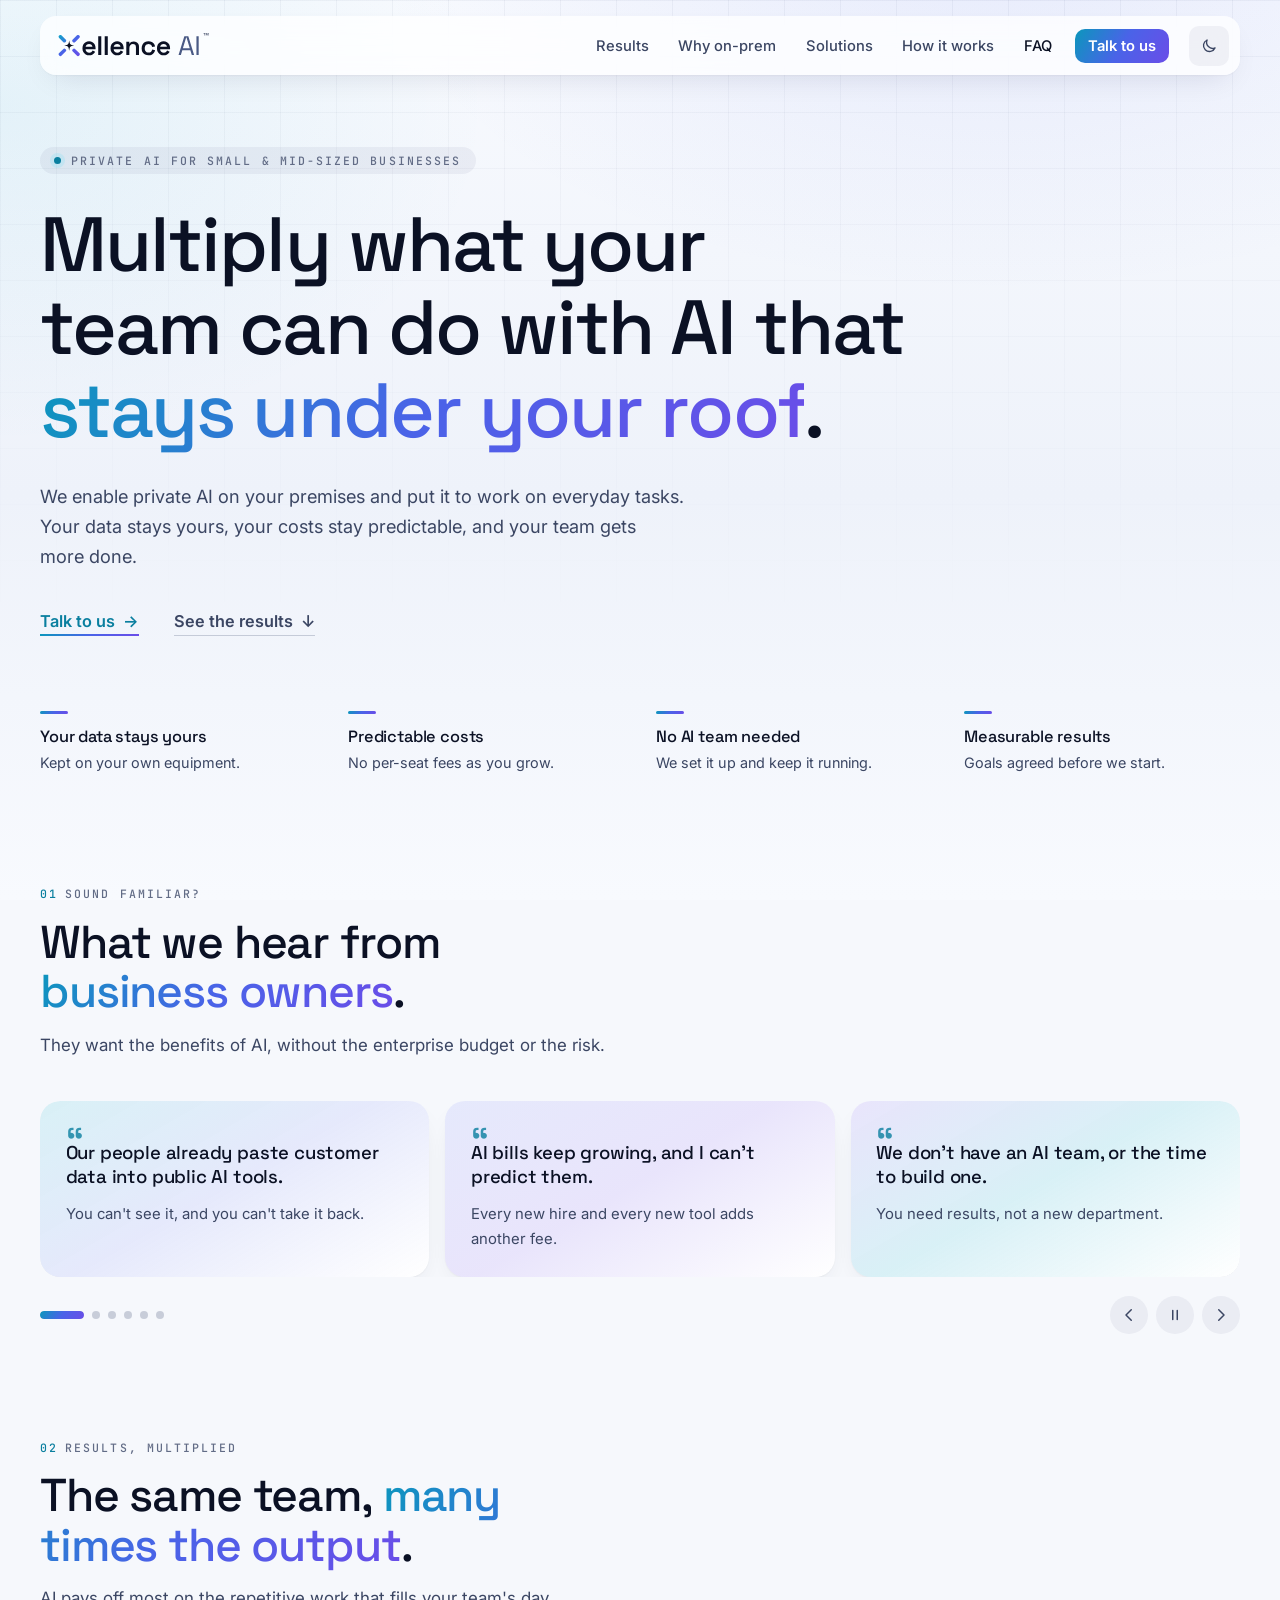
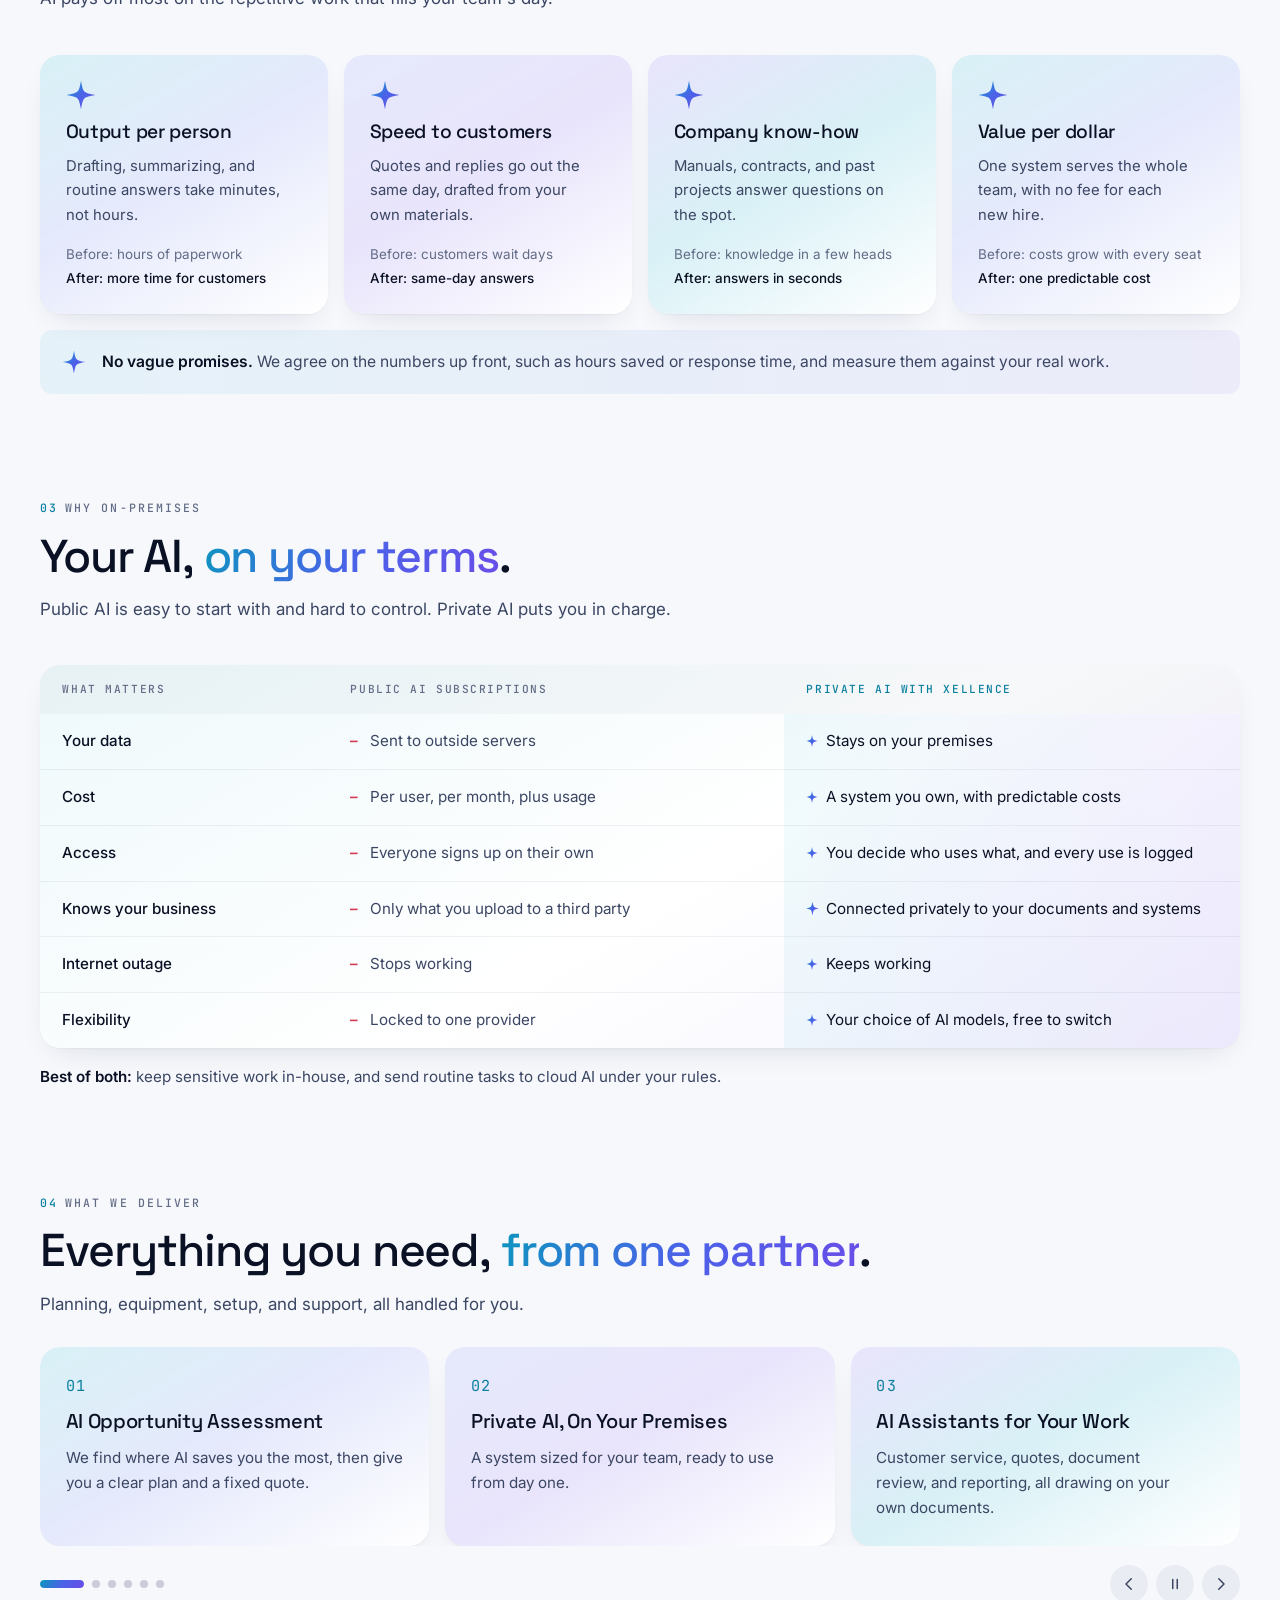
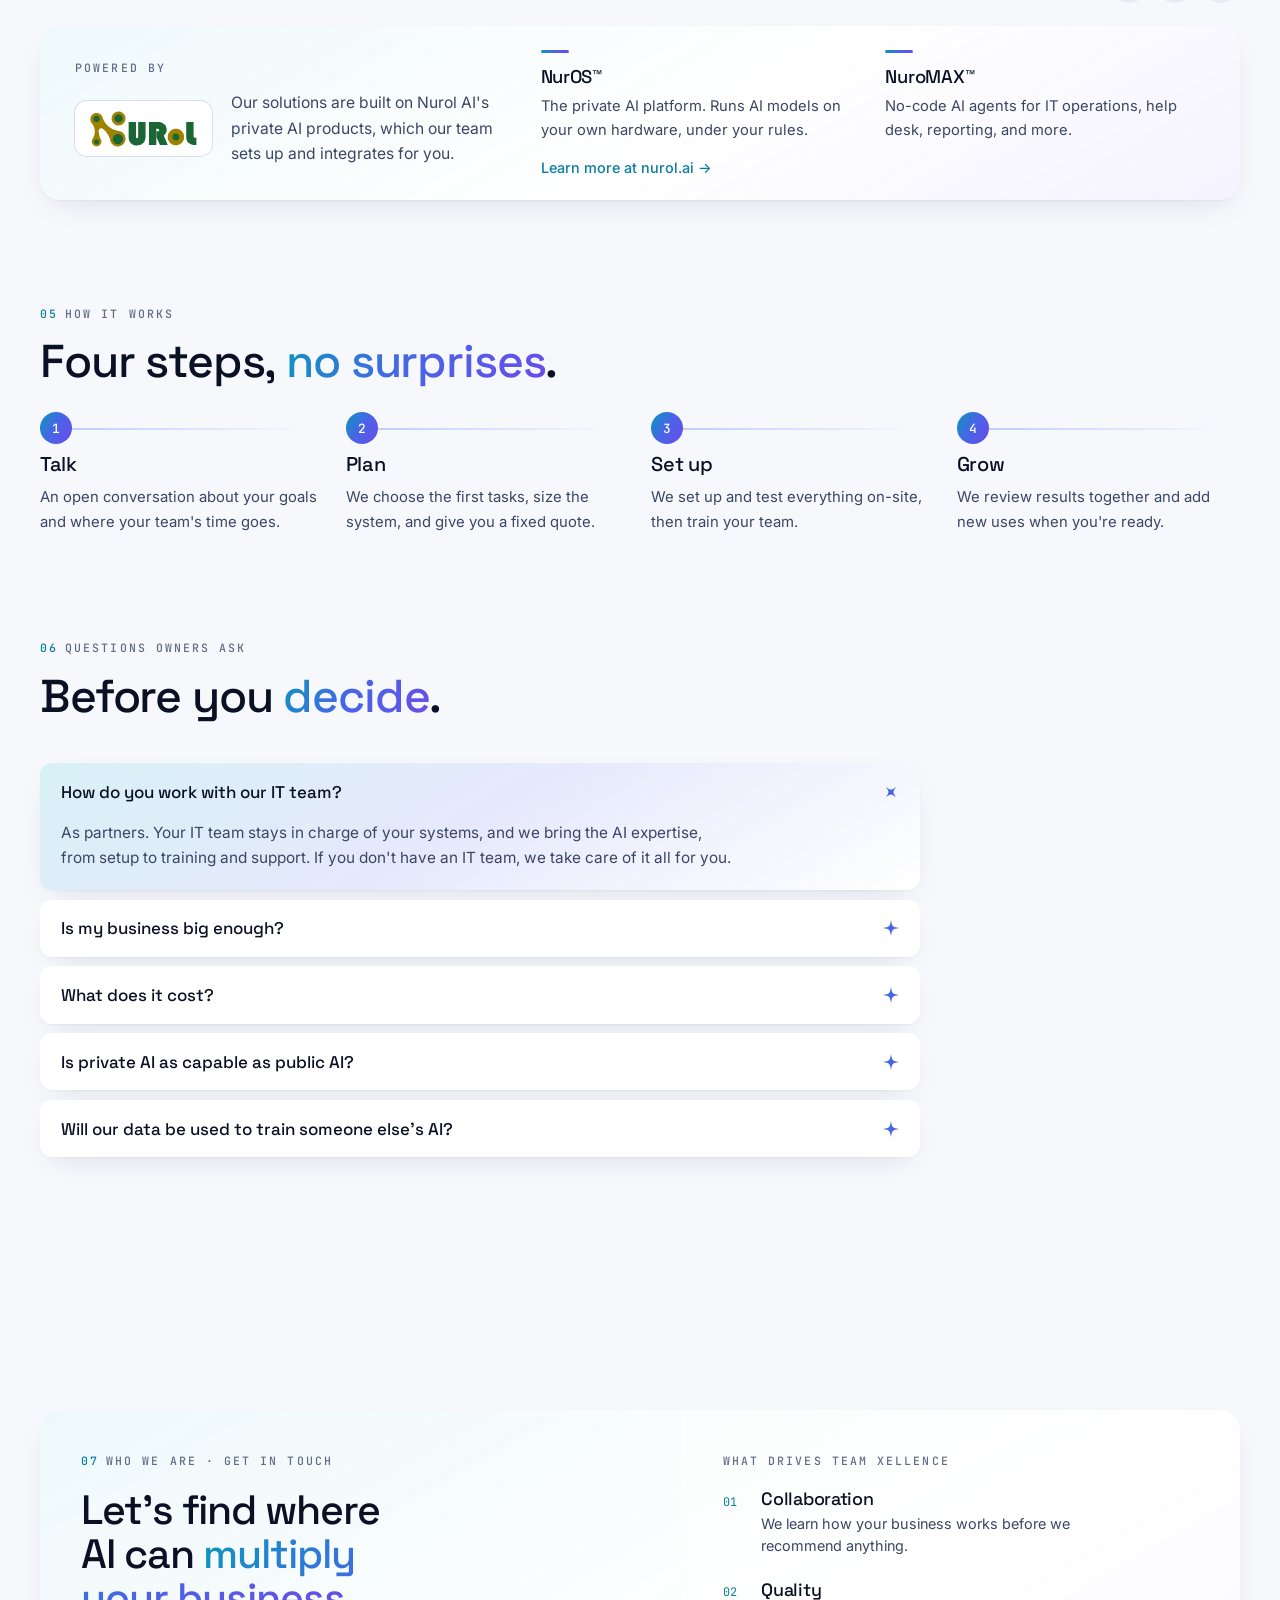
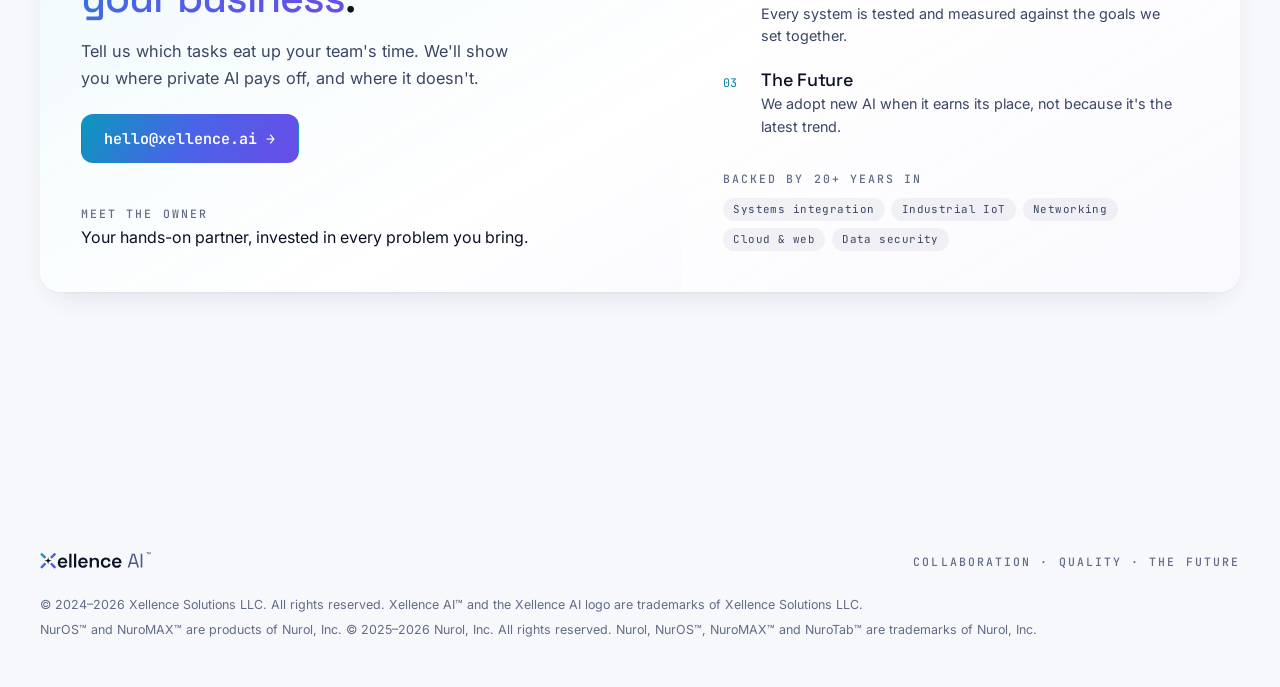
==== commit af2970ed: "removed name and photo of the owner" ====
--- a/index.html
+++ b/index.html
@@ -486,11 +486,9 @@
               <p class="meet-lead">Tell us which tasks eat up your team's time. We'll show you where private AI pays off, and where it doesn't.</p>
               <a class="button button-primary contact-cta" href="mailto:hello@xellence.ai">hello@xellence.ai <span aria-hidden="true">&rarr;</span></a>
 
-              <a class="meet-owner" href="./profile/" aria-label="Meet the owner, Jeffrey Chang: your hands-on partner. View profile">
-                <img src="./jeffrey-chang.jpg" alt="" width="52" height="64" loading="lazy" />
+              <a class="meet-owner" href="./profile/" aria-label="Meet the owner: your hands-on partner. View profile">
                 <span class="meet-owner-text">
                   <span class="eyebrow">Meet the owner</span>
-                  <strong>Jeffrey Chang</strong>
                   <span>Your hands-on partner, invested in every problem you bring.</span>
                 </span>
               </a>
--- a/styles.css
+++ b/styles.css
@@ -464,21 +464,10 @@
 .meet-main .contact-cta { margin-top: 0.3rem; }
 .meet-side { display: grid; gap: 1.2rem; align-content: start; background: var(--inset-bg); }
 
-.meet-owner {
-  display: grid;
-  grid-template-columns: 52px minmax(0, 1fr);
-  align-items: center;
-  gap: 1rem;
-  width: 100%;
-  margin-top: 1.4rem;
-  text-decoration: none;
-  color: inherit;
-}
-.meet-owner img { width: 52px; height: 64px; object-fit: cover; border-radius: 10px; }
-.meet-owner-text { display: grid; gap: 0.15rem; }
-.meet-owner-text strong { font-family: var(--font-display); font-weight: 500; font-size: 1.15rem; letter-spacing: -0.015em; color: var(--text); }
-.meet-owner-text span:last-child { font-size: 0.88rem; color: var(--text-soft); }
-.meet-owner:hover strong { color: var(--cyan); }
+.meet-owner { display: block; width: fit-content; margin-top: 1.6rem; text-decoration: none; color: inherit; }
+.meet-owner-text { display: grid; gap: 0.35rem; }
+.meet-owner-text span:last-child { font-size: 1rem; color: var(--text); transition: color 200ms ease; }
+.meet-owner:hover .meet-owner-text span:last-child { color: var(--cyan); }
 
 .values { list-style: none; margin: 0; padding: 0; display: grid; }
 .values li { display: grid; grid-template-columns: 2.2rem minmax(0, 1fr); gap: 0.2rem; padding: 0.7rem 0; }
